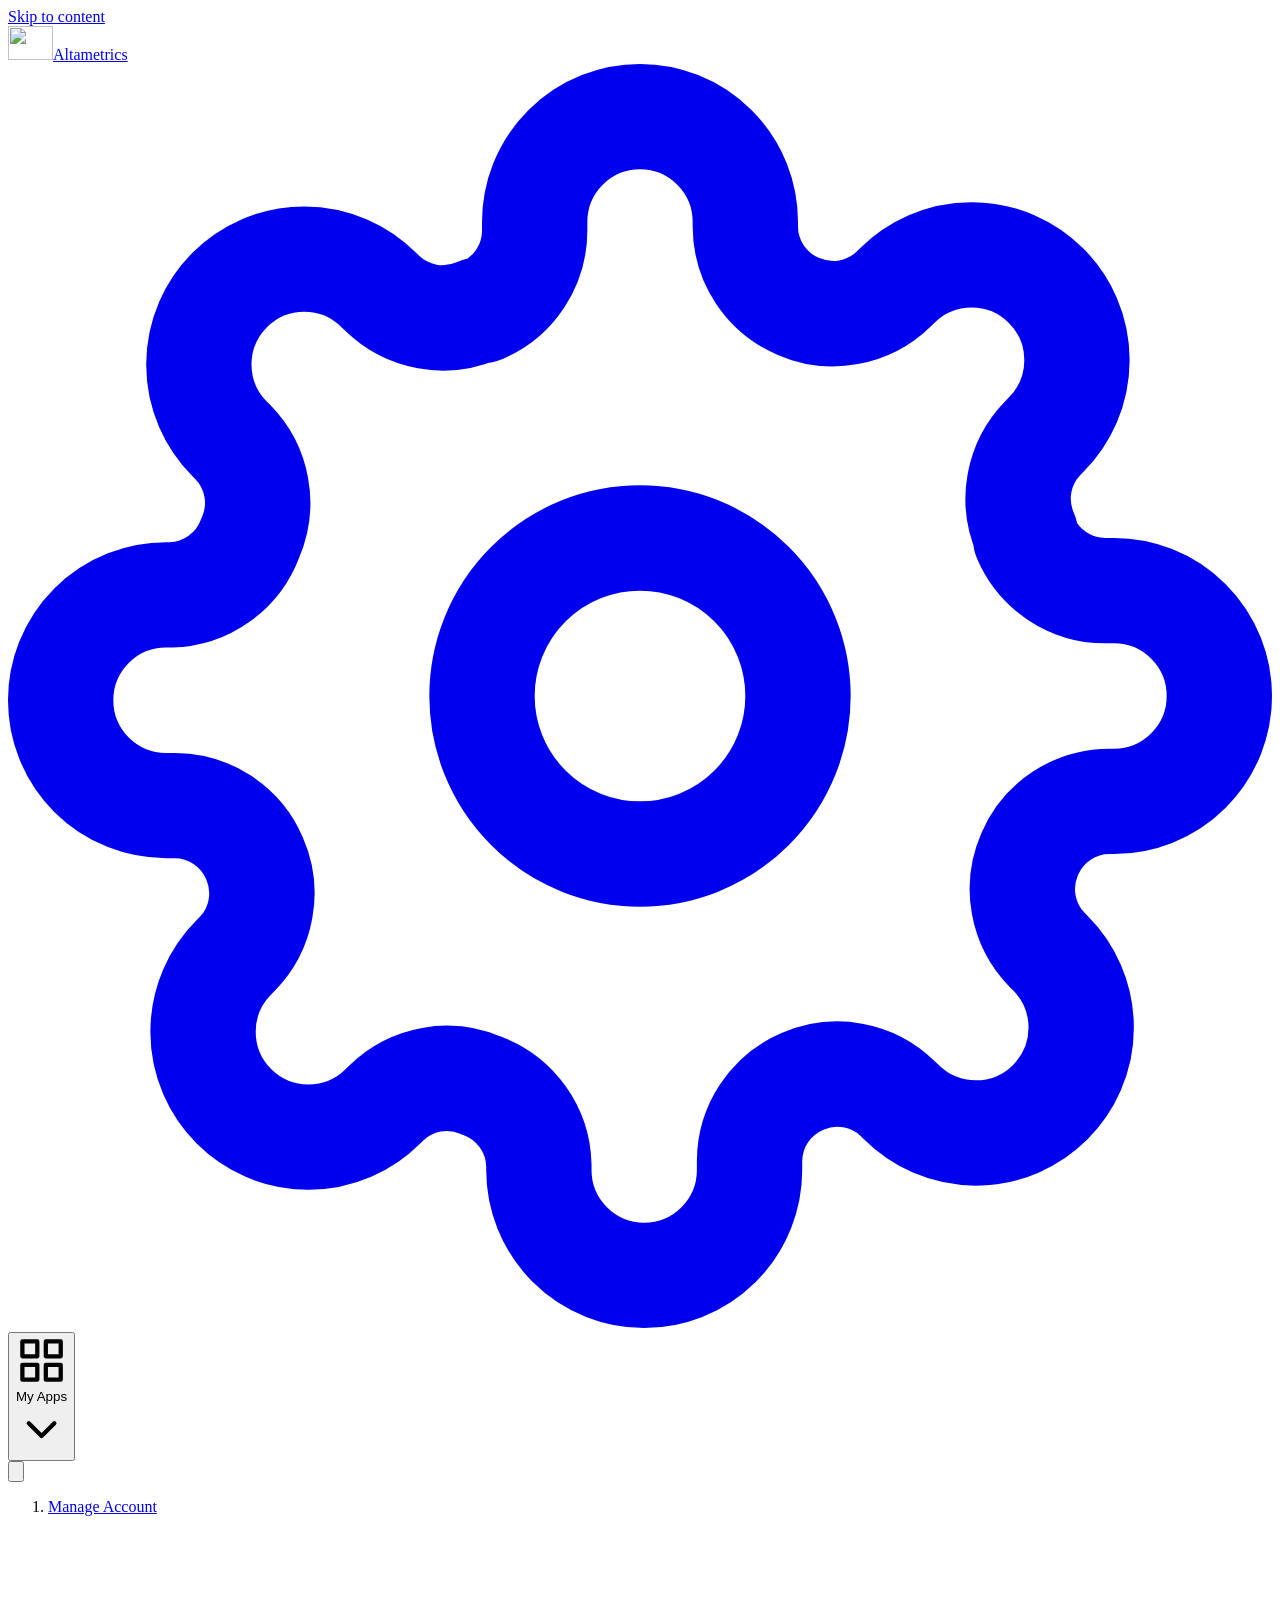
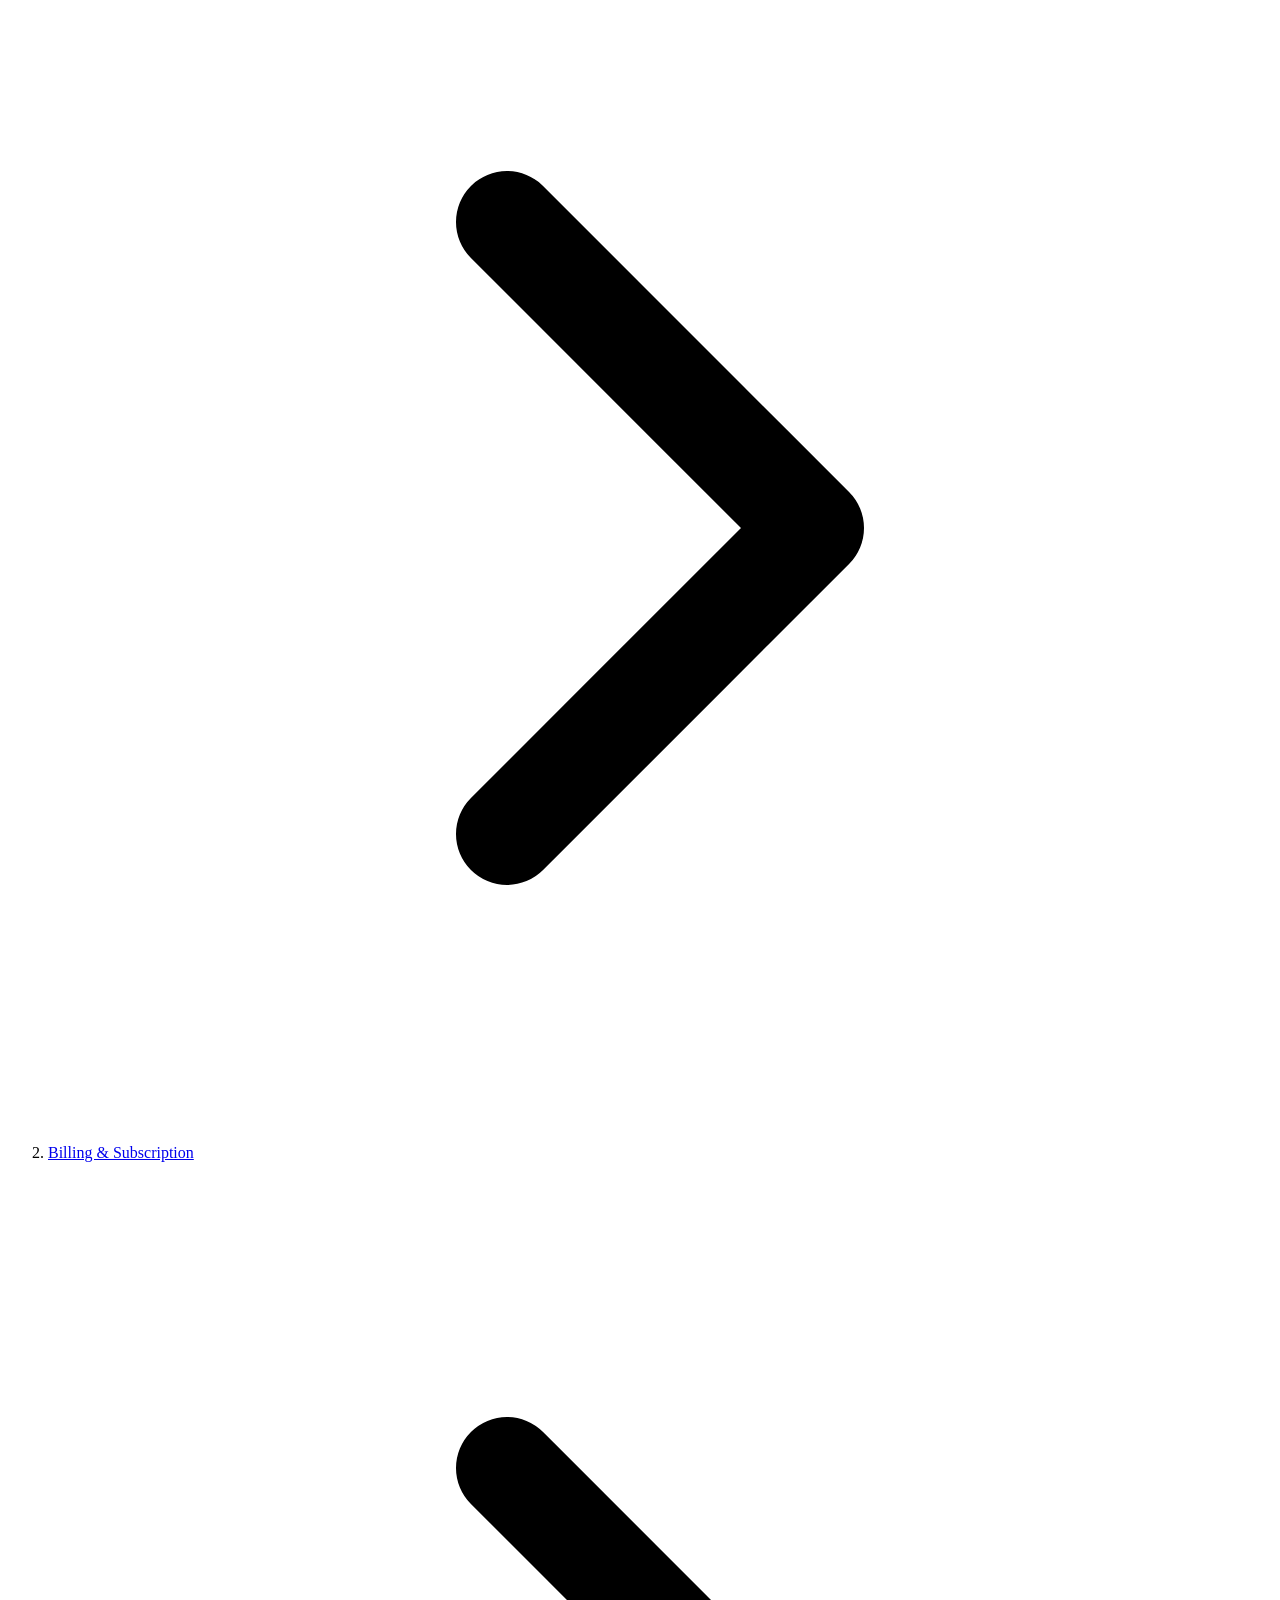
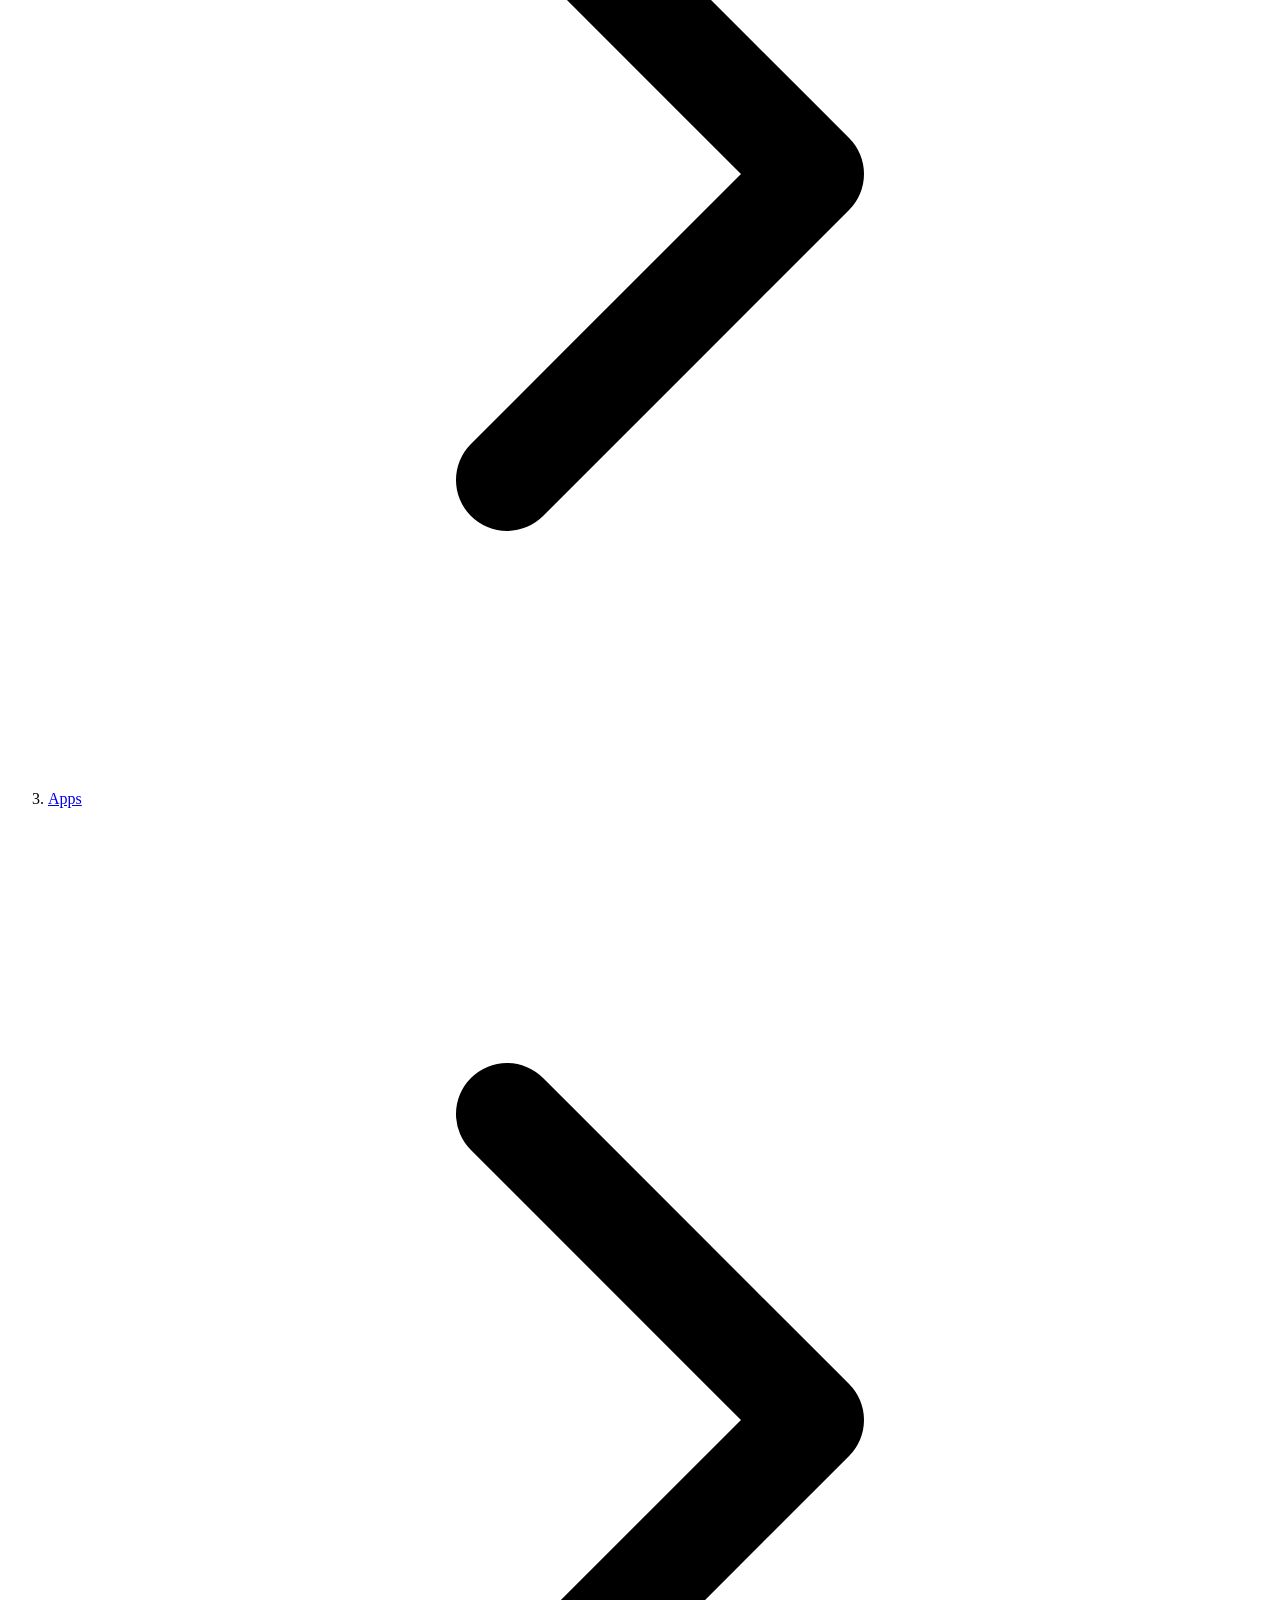
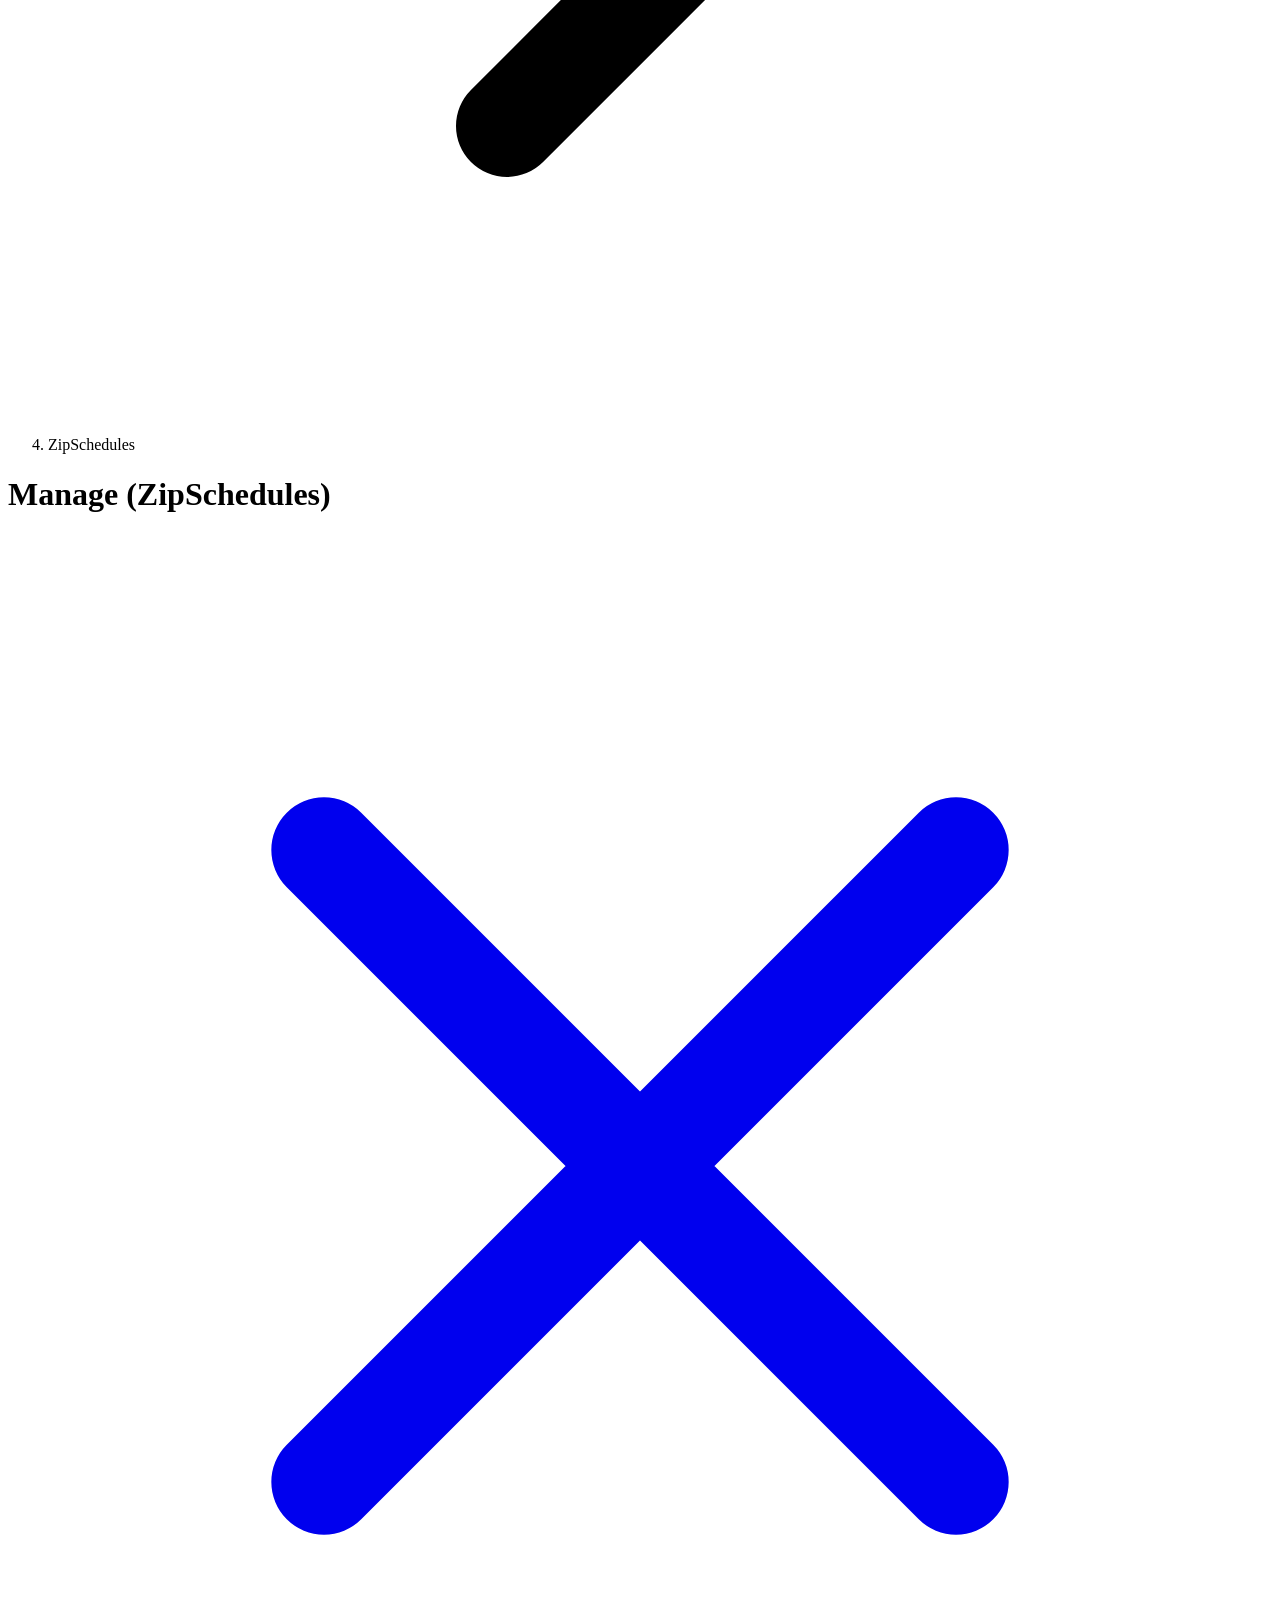
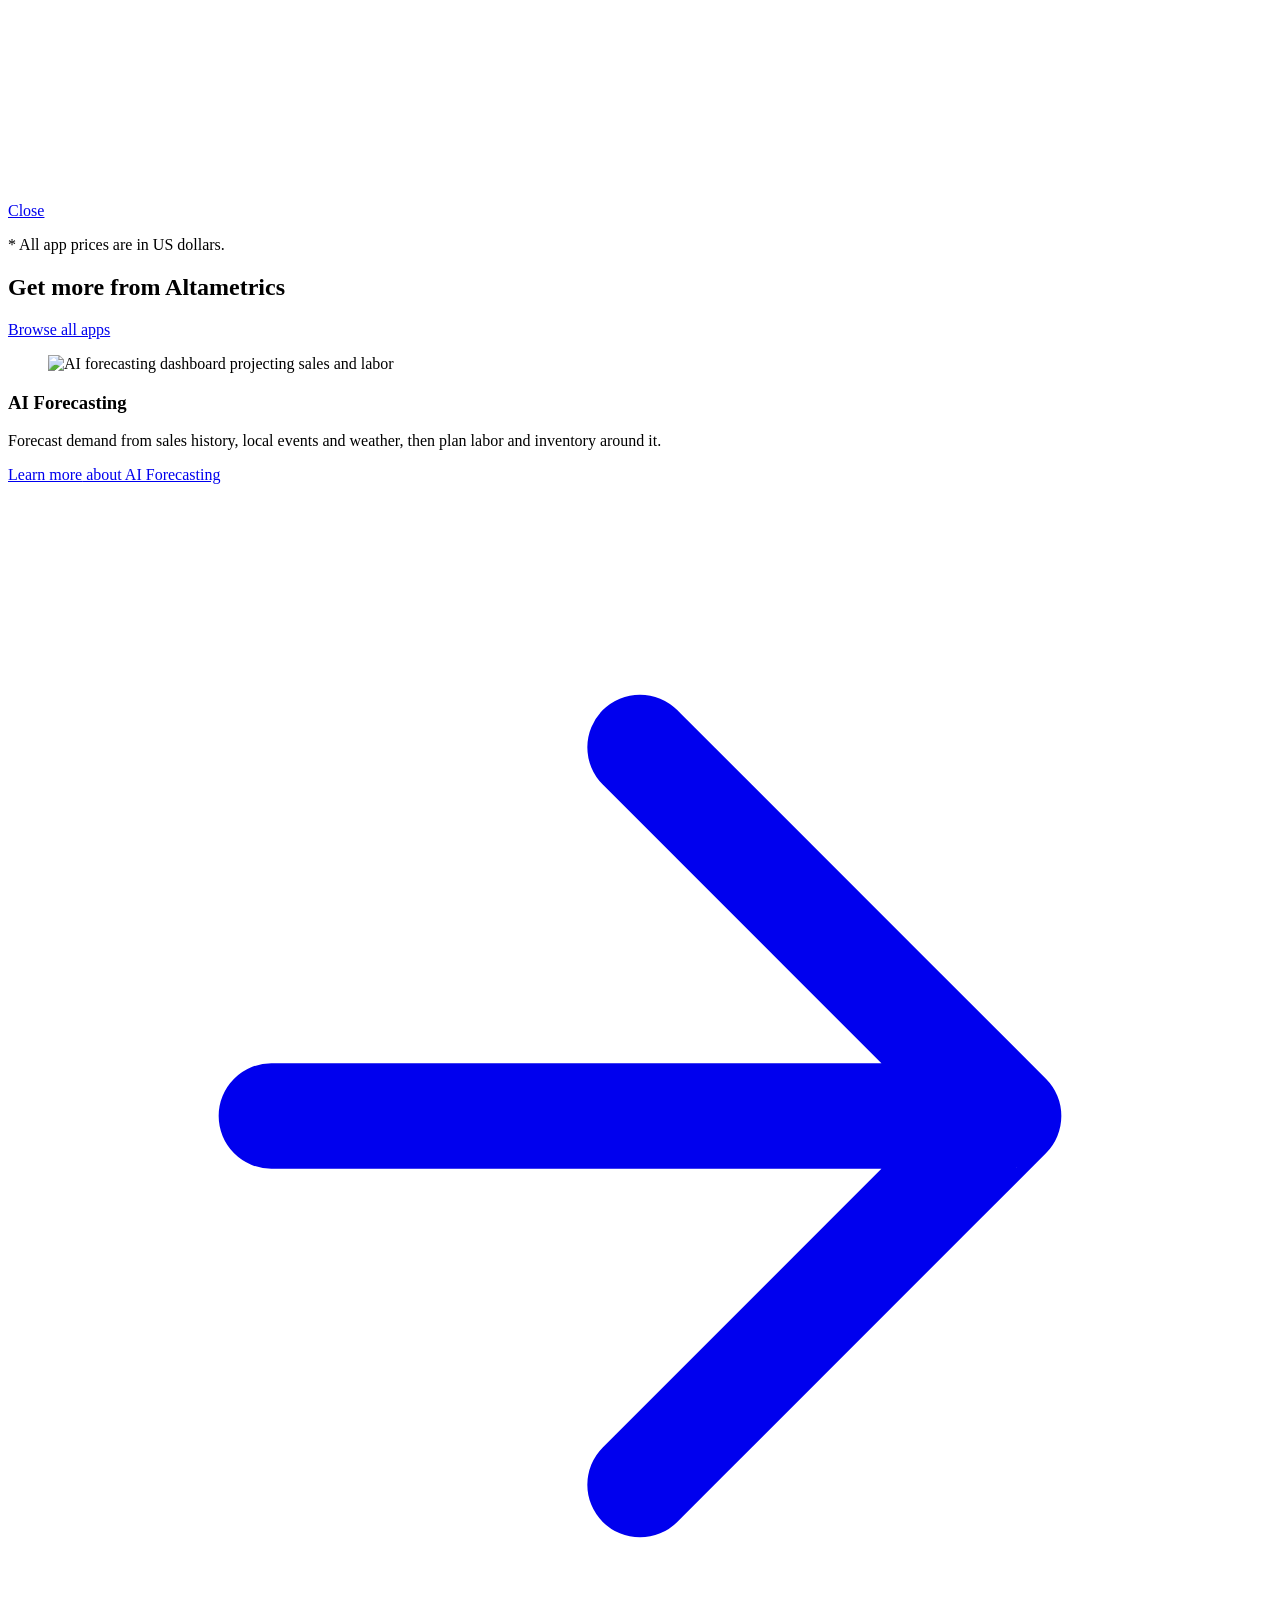
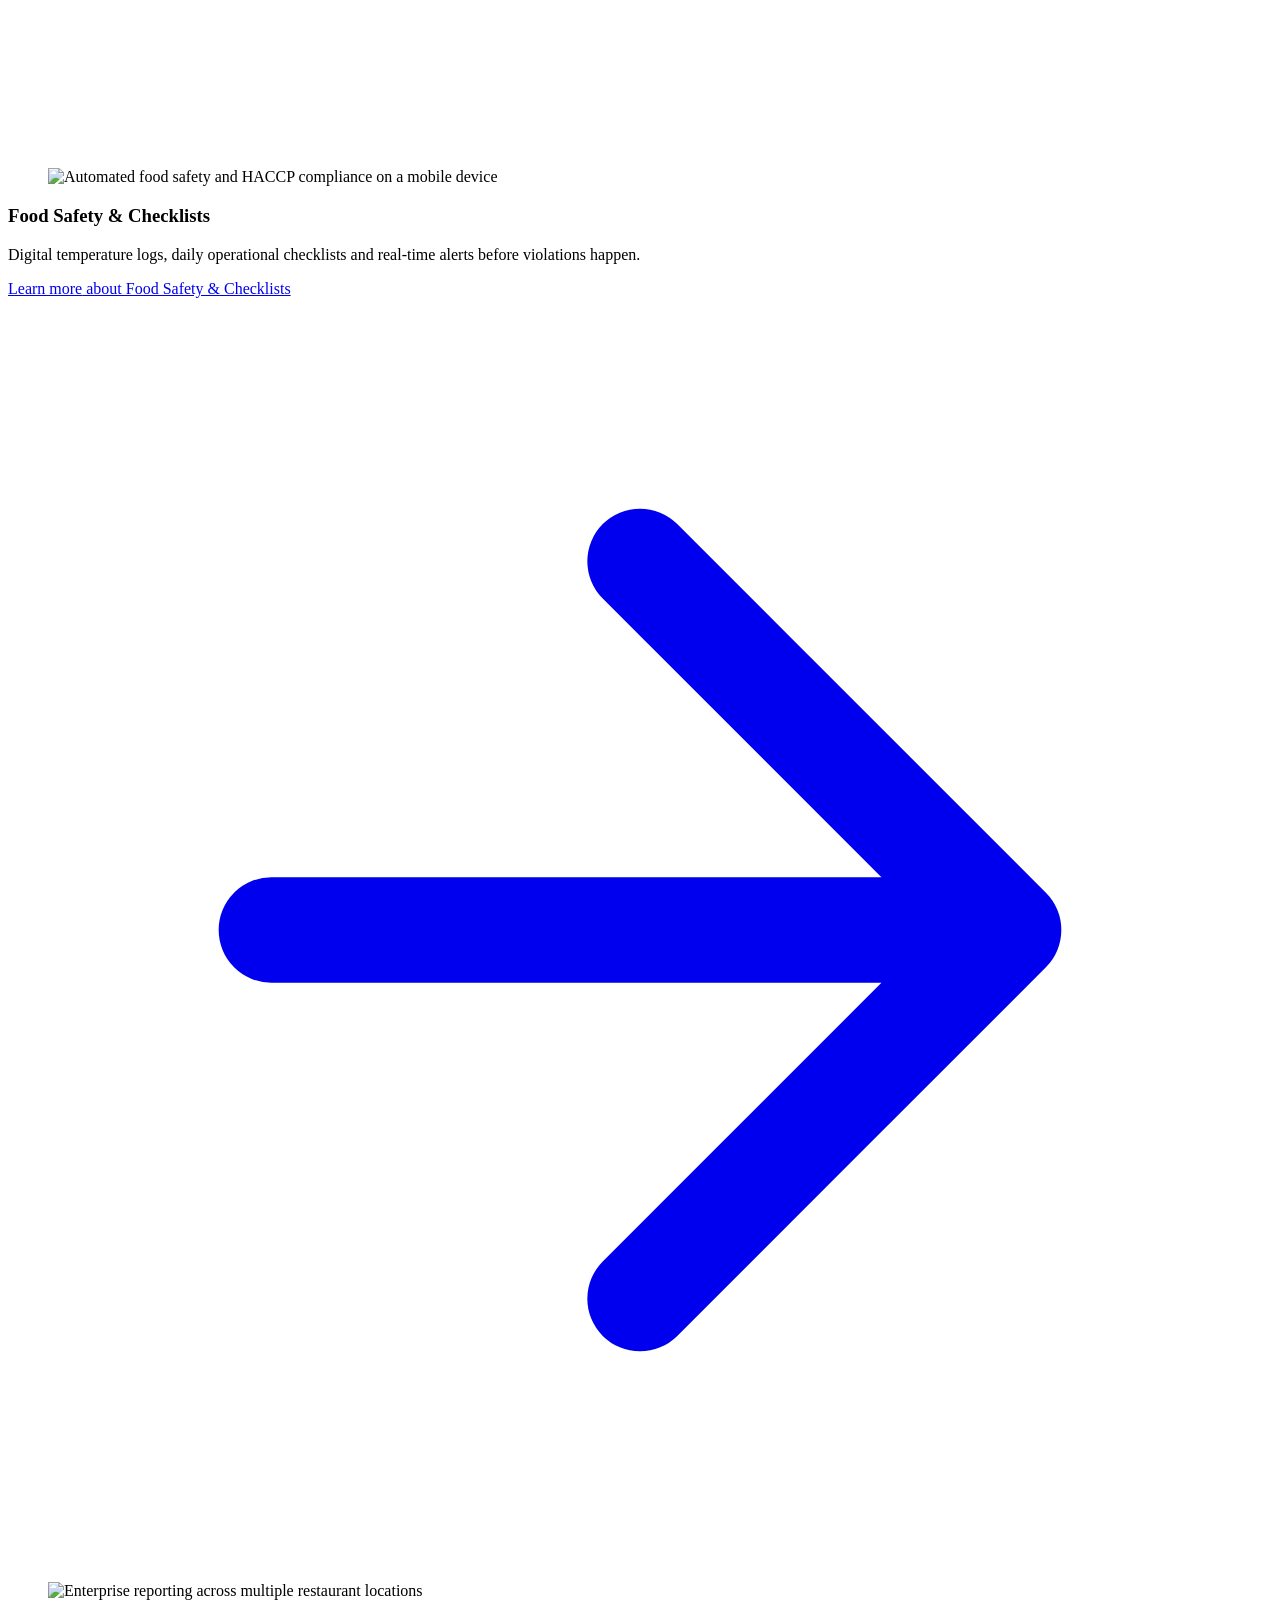
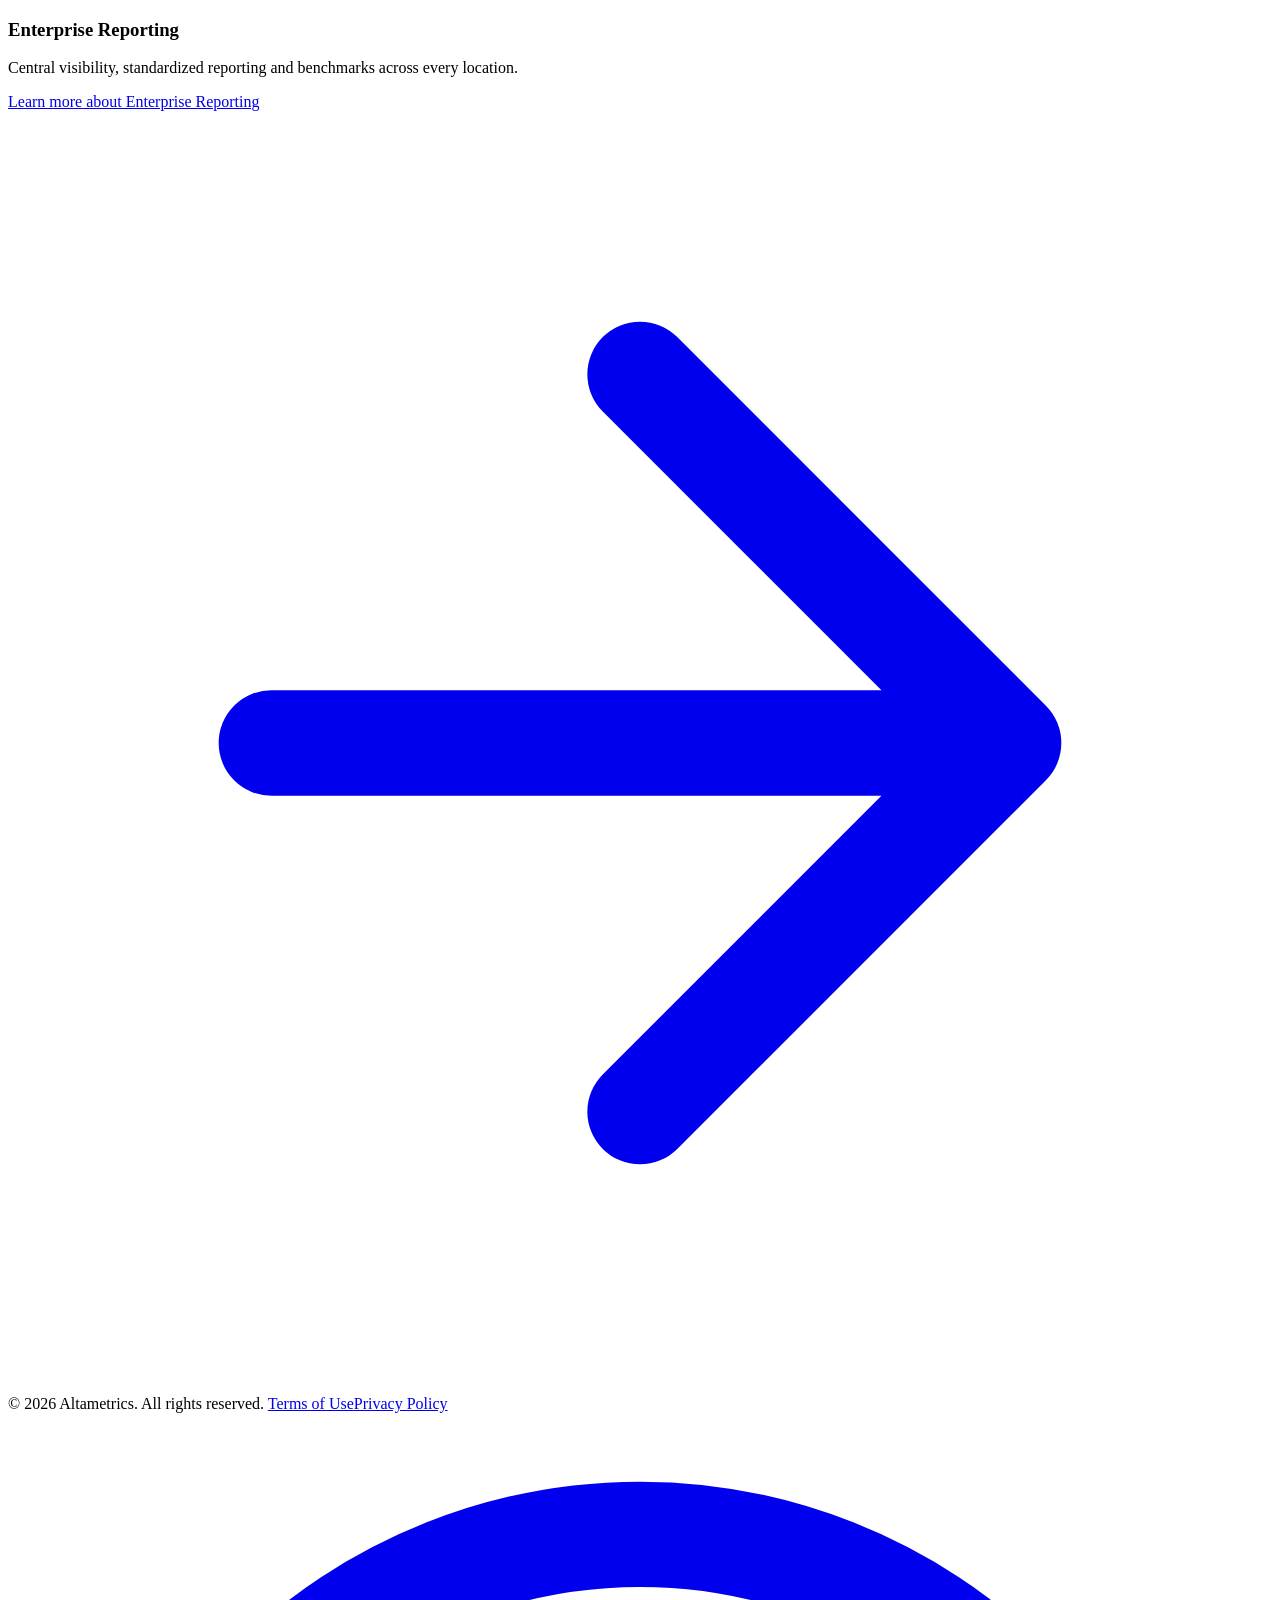
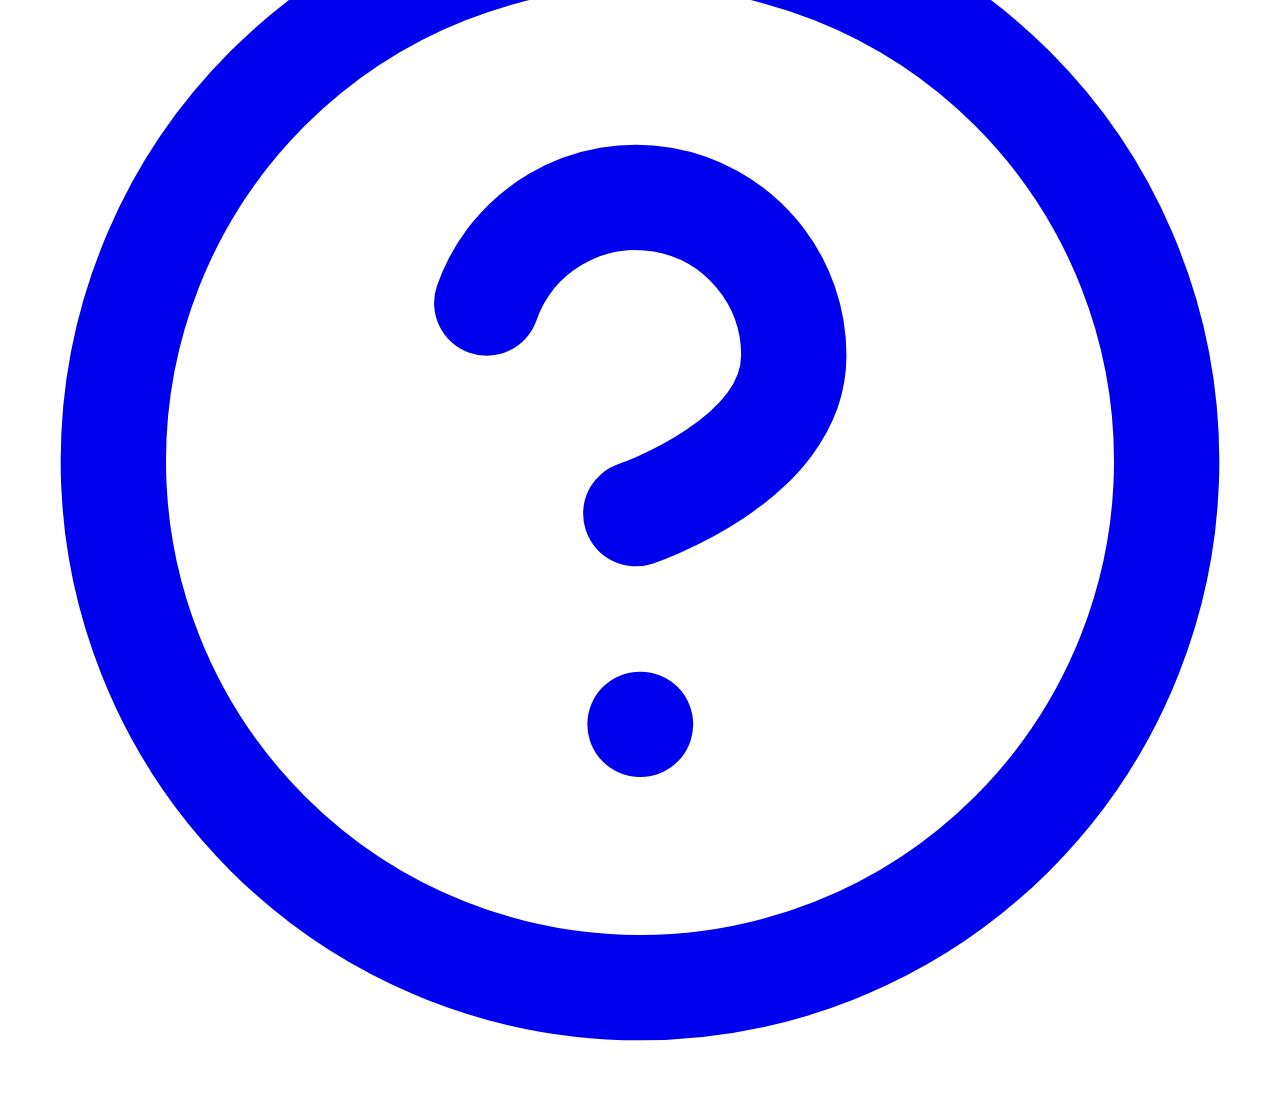
==== manage.html @ 066f9979 "Add files via upload Combine flow" ====
<!DOCTYPE html>
<html lang="en">
<head>
  <meta charset="utf-8">
  <meta name="viewport" content="width=device-width, initial-scale=1">
  <title>Manage subscription | My Apps</title>
  <meta name="description" content="Manage your app subscription.">
  <meta name="theme-color" content="#0b1d3a">
  <link rel="preconnect" href="https://fonts.googleapis.com">
  <link rel="preconnect" href="https://fonts.gstatic.com" crossorigin>
  <link rel="stylesheet" href="https://fonts.googleapis.com/css2?family=Inter:wght@400;500;600;700&family=Plus+Jakarta+Sans:wght@500;600;700;800&display=swap">
  <link rel="preconnect" href="https://altametrics.com">
  <link rel="preconnect" href="https://agcdn.altametrics.com">
  <link rel="stylesheet" href="assets/css/style.css">
  <script src="assets/js/app.js" defer></script>
</head>
<body class="page-app" data-page="manage">

  <a class="skip-link" href="#main">Skip to content</a>
  <header class="app-shell">
    <div class="app-shell__left">
      <a class="app-shell__logo" href="index.html" aria-label="Altametrics home"><img src="assets/img/altametrics-mark.png" alt="" width="45" height="34"><span>Altametrics</span></a>
      <a class="app-shell__settings" href="account.html" aria-label="Account settings"><svg class="icon" viewBox="0 0 24 24" fill="none" stroke="currentColor" stroke-width="2" stroke-linecap="round" stroke-linejoin="round" aria-hidden="true"><circle cx="12" cy="12" r="3"/><path d="M19.4 15a1.65 1.65 0 0 0 .33 1.82l.06.06a2 2 0 1 1-2.83 2.83l-.06-.06a1.65 1.65 0 0 0-1.82-.33 1.65 1.65 0 0 0-1 1.51V21a2 2 0 1 1-4 0v-.09A1.65 1.65 0 0 0 9 19.4a1.65 1.65 0 0 0-1.82.33l-.06.06a2 2 0 1 1-2.83-2.83l.06-.06a1.65 1.65 0 0 0 .33-1.82 1.65 1.65 0 0 0-1.51-1H3a2 2 0 1 1 0-4h.09A1.65 1.65 0 0 0 4.6 9a1.65 1.65 0 0 0-.33-1.82l-.06-.06a2 2 0 1 1 2.83-2.83l.06.06a1.65 1.65 0 0 0 1.82.33H9a1.65 1.65 0 0 0 1-1.51V3a2 2 0 1 1 4 0v.09a1.65 1.65 0 0 0 1 1.51 1.65 1.65 0 0 0 1.82-.33l.06-.06a2 2 0 1 1 2.83 2.83l-.06.06a1.65 1.65 0 0 0-.33 1.82V9a1.65 1.65 0 0 0 1.51 1H21a2 2 0 1 1 0 4h-.09a1.65 1.65 0 0 0-1.51 1z"/></svg></a>
      <button type="button" class="app-shell__apps" id="apps-button" aria-haspopup="true" aria-expanded="false" aria-controls="apps-menu"><svg class="icon icon--sm" viewBox="0 0 24 24" fill="none" stroke="currentColor" stroke-width="2" stroke-linecap="round" stroke-linejoin="round" aria-hidden="true"><rect x="3" y="3" width="7" height="7"/><rect x="14" y="3" width="7" height="7"/><rect x="14" y="14" width="7" height="7"/><rect x="3" y="14" width="7" height="7"/></svg>My Apps<svg class="icon icon--sm" viewBox="0 0 24 24" fill="none" stroke="currentColor" stroke-width="2" stroke-linecap="round" stroke-linejoin="round" aria-hidden="true"><path d="m6 9 6 6 6-6"/></svg></button>
      <nav class="app-menu" id="apps-menu" aria-label="My Apps" hidden>
        <a href="manage.html" aria-current="page"><svg class="icon icon--sm" viewBox="0 0 24 24" fill="none" stroke="currentColor" stroke-width="2" stroke-linecap="round" stroke-linejoin="round" aria-hidden="true"><rect x="3" y="3" width="7" height="7"/><rect x="14" y="3" width="7" height="7"/><rect x="14" y="14" width="7" height="7"/><rect x="3" y="14" width="7" height="7"/></svg>My subscriptions</a>
        <a href="payment-modes.html"><svg class="icon icon--sm" viewBox="0 0 24 24" fill="none" stroke="currentColor" stroke-width="2" stroke-linecap="round" stroke-linejoin="round" aria-hidden="true"><rect x="2" y="5" width="20" height="14" rx="2"/><path d="M2 10h20M6 15h4"/></svg>Payment Modes</a>
        <a href="products.html"><svg class="icon icon--sm" viewBox="0 0 24 24" fill="none" stroke="currentColor" stroke-width="2" stroke-linecap="round" stroke-linejoin="round" aria-hidden="true"><path d="M12 5v14M5 12h14"/></svg>Add apps</a>
      </nav>
    </div>
    <div class="app-shell__right">
      <p class="app-shell__alert" id="payment-alert" role="status" hidden><svg class="icon icon--sm" viewBox="0 0 24 24" fill="none" stroke="currentColor" stroke-width="2" stroke-linecap="round" stroke-linejoin="round" aria-hidden="true"><circle cx="12" cy="12" r="10"/><path d="M12 8v4M12 16h.01"/></svg>Your payment detail is not updated</p>
      <div class="profile profile--dark" data-profile>
        <button type="button" class="profile__btn" id="profile-button" aria-haspopup="true" aria-expanded="false" aria-controls="profile-menu" aria-label="Account menu"><span class="profile__initials" data-profile-initials aria-hidden="true"></span><span class="profile__icon"><svg class="icon" viewBox="0 0 24 24" fill="none" stroke="currentColor" stroke-width="2" stroke-linecap="round" stroke-linejoin="round" aria-hidden="true"><path d="M19 21v-2a4 4 0 0 0-4-4H9a4 4 0 0 0-4 4v2"/><circle cx="12" cy="7" r="4"/></svg></span></button>
        <div class="profile__menu" id="profile-menu" hidden>
          <div class="profile__head"><span class="profile__avatar" data-profile-initials aria-hidden="true"></span><div><p class="profile__name" data-profile-name>Guest</p><p class="profile__email" data-profile-email></p></div></div>
          <a class="profile__item" href="account.html"><svg class="icon icon--sm" viewBox="0 0 24 24" fill="none" stroke="currentColor" stroke-width="2" stroke-linecap="round" stroke-linejoin="round" aria-hidden="true"><circle cx="12" cy="8" r="4"/><path d="M4 21a8 8 0 0 1 16 0"/></svg>My account</a>
          <a class="profile__item" href="account.html#apps"><svg class="icon icon--sm" viewBox="0 0 24 24" fill="none" stroke="currentColor" stroke-width="2" stroke-linecap="round" stroke-linejoin="round" aria-hidden="true"><rect x="3" y="3" width="7" height="7"/><rect x="14" y="3" width="7" height="7"/><rect x="14" y="14" width="7" height="7"/><rect x="3" y="14" width="7" height="7"/></svg>My apps</a>
          <a class="profile__item" href="payment-modes.html"><svg class="icon icon--sm" viewBox="0 0 24 24" fill="none" stroke="currentColor" stroke-width="2" stroke-linecap="round" stroke-linejoin="round" aria-hidden="true"><rect x="2" y="5" width="20" height="14" rx="2"/><path d="M2 10h20M6 15h4"/></svg>Payment Modes</a>
          <button type="button" class="profile__item profile__item--logout" data-logout><svg class="icon icon--sm" viewBox="0 0 24 24" fill="none" stroke="currentColor" stroke-width="2" stroke-linecap="round" stroke-linejoin="round" aria-hidden="true"><path d="M9 21H5a2 2 0 0 1-2-2V5a2 2 0 0 1 2-2h4M16 17l5-5-5-5M21 12H9"/></svg>Log out</button>
        </div>
      </div>
    </div>
  </header>
  <main class="app-main" id="main">
    <div class="app-panel">
      <nav class="app-crumbs" aria-label="Breadcrumb"><ol><li><a href="account.html">Manage Account</a><svg class="icon icon--xs" viewBox="0 0 24 24" fill="none" stroke="currentColor" stroke-width="2" stroke-linecap="round" stroke-linejoin="round" aria-hidden="true"><path d="m9 18 6-6-6-6"/></svg></li><li><a href="payment-modes.html">Billing &amp; Subscription</a><svg class="icon icon--xs" viewBox="0 0 24 24" fill="none" stroke="currentColor" stroke-width="2" stroke-linecap="round" stroke-linejoin="round" aria-hidden="true"><path d="m9 18 6-6-6-6"/></svg></li><li><a href="account.html#apps">Apps</a><svg class="icon icon--xs" viewBox="0 0 24 24" fill="none" stroke="currentColor" stroke-width="2" stroke-linecap="round" stroke-linejoin="round" aria-hidden="true"><path d="m9 18 6-6-6-6"/></svg></li><li><span aria-current="page" data-crumb-app>ZipSchedules</span></li></ol></nav>
      <div class="app-body">
        <div class="manage-head-v3">
          <h1 id="manage-title">Manage (<span data-app-name>ZipSchedules</span>)</h1>
          <a class="btn btn--danger btn--sm" href="account.html#apps"><svg class="icon icon--sm" viewBox="0 0 24 24" fill="none" stroke="currentColor" stroke-width="2" stroke-linecap="round" stroke-linejoin="round" aria-hidden="true"><path d="M18 6 6 18M6 6l12 12"/></svg>Close</a>
        </div>
        <p class="price-note">* All app prices are in US dollars.</p>

        <!-- Plan tiers render from PLANS in app.js. The design reserves slots for
             Standard and 51+ Employees tiers; add them there when their pricing is final. -->
        <p class="manage-summary" id="manage-summary" hidden></p>
        <div class="tiers tiers--list" id="tiers"></div>
        <p class="manage-empty" id="manage-empty" hidden>You don&rsquo;t have any apps yet. <a class="link-btn" href="products.html">Browse apps</a></p>

        <!-- Hardware bought with your orders -->
        <section class="owned-hw" id="owned-hw" aria-labelledby="owned-hw-title" hidden>
          <div class="owned-hw__head">
            <h2 class="owned-hw__title" id="owned-hw-title">Hardware</h2>
            <p class="owned-hw__note">One-time purchases. We&rsquo;ll email shipping details for each order.</p>
          </div>
          <ul class="owned-hw__list" id="owned-hw-list"></ul>
        </section>

        <section class="xsell" aria-labelledby="xsell-title">
          <div class="xsell__head">
            <h2 class="xsell__title" id="xsell-title">Get more from Altametrics</h2>
            <a class="link-btn" href="products.html">Browse all apps</a>
          </div>
          <div class="xsell__grid">
          <article class="xsell-card">
            <figure class="media media--card" data-media data-label="AI forecasting dashboard projecting sales and labor"><img src="https://altametrics.com/assets/images/pages/drive_rofitability_with_ai-826-6848e2af0.png" alt="AI forecasting dashboard projecting sales and labor" width="826" loading="lazy" decoding="async"></figure>
            <div class="xsell-card__body">
              <h3 class="xsell-card__title">AI Forecasting</h3>
              <p class="xsell-card__text">Forecast demand from sales history, local events and weather, then plan labor and inventory around it.</p>
              <a class="link-btn" href="https://altametrics.com/restaurant-forecasting-software.html">Learn more<span class="sr-only"> about AI Forecasting</span> <svg class="icon icon--sm" viewBox="0 0 24 24" fill="none" stroke="currentColor" stroke-width="2" stroke-linecap="round" stroke-linejoin="round" aria-hidden="true"><path d="M5 12h14M12 5l7 7-7 7"/></svg></a>
            </div>
          </article>
          <article class="xsell-card">
            <figure class="media media--card" data-media data-label="Automated food safety and HACCP compliance on a mobile device"><img src="https://altametrics.com/assets/images/pages/automated_food_safety_and_haccp-822-875ec1f95.png" alt="Automated food safety and HACCP compliance on a mobile device" width="826" loading="lazy" decoding="async"></figure>
            <div class="xsell-card__body">
              <h3 class="xsell-card__title">Food Safety &amp; Checklists</h3>
              <p class="xsell-card__text">Digital temperature logs, daily operational checklists and real-time alerts before violations happen.</p>
              <a class="link-btn" href="https://altametrics.com/restaurant-checklist.html">Learn more<span class="sr-only"> about Food Safety &amp; Checklists</span> <svg class="icon icon--sm" viewBox="0 0 24 24" fill="none" stroke="currentColor" stroke-width="2" stroke-linecap="round" stroke-linejoin="round" aria-hidden="true"><path d="M5 12h14M12 5l7 7-7 7"/></svg></a>
            </div>
          </article>
          <article class="xsell-card">
            <figure class="media media--card" data-media data-label="Enterprise reporting across multiple restaurant locations"><img src="https://altametrics.com/assets/images/pages/enterprise_scale-826-4c55569bd.png" alt="Enterprise reporting across multiple restaurant locations" width="826" loading="lazy" decoding="async"></figure>
            <div class="xsell-card__body">
              <h3 class="xsell-card__title">Enterprise Reporting</h3>
              <p class="xsell-card__text">Central visibility, standardized reporting and benchmarks across every location.</p>
              <a class="link-btn" href="https://altametrics.com/restaurant-enterprise.html">Learn more<span class="sr-only"> about Enterprise Reporting</span> <svg class="icon icon--sm" viewBox="0 0 24 24" fill="none" stroke="currentColor" stroke-width="2" stroke-linecap="round" stroke-linejoin="round" aria-hidden="true"><path d="M5 12h14M12 5l7 7-7 7"/></svg></a>
            </div>
          </article>
          </div>
        </section>
      </div>
      
      <footer class="app-footer">
        <p>&copy; 2026 Altametrics. All rights reserved. <span class="app-footer__links"><a href="https://altametrics.com/legal/terms-of-use/">Terms of Use</a><a href="https://altametrics.com/legal/privacy-policy/">Privacy Policy</a></span></p>
        
      </footer>
    </div>
  </main>
  <a class="help-fab" href="https://altametrics.com/contact.html" aria-label="Help and support"><svg class="icon" viewBox="0 0 24 24" fill="none" stroke="currentColor" stroke-width="2" stroke-linecap="round" stroke-linejoin="round" aria-hidden="true"><circle cx="12" cy="12" r="10"/><path d="M9.09 9a3 3 0 0 1 5.83 1c0 2-3 3-3 3M12 17h.01"/></svg></a>

  <dialog class="dialog result-dialog" id="confirm-dialog" aria-labelledby="confirm-title" aria-describedby="confirm-text">
    <div class="result-dialog__body">
      <span class="result-dialog__icon result-dialog__icon--neutral" aria-hidden="true"><svg class="icon" viewBox="0 0 24 24" fill="none" stroke="currentColor" stroke-width="2" stroke-linecap="round" stroke-linejoin="round" aria-hidden="true"><circle cx="12" cy="12" r="10"/><path d="M12 8v4M12 16h.01"/></svg></span>
      <h2 class="result-dialog__title" id="confirm-title">Unsubscribe from <span data-unsub-name>ZipSchedules</span>?</h2>
      <p class="result-dialog__text" id="confirm-text">Your team will lose access to <span data-unsub-name>ZipSchedules</span> when the subscription ends.</p>
      <div class="confirm-dialog__actions">
        <button type="button" class="btn btn--ghost btn--lg" data-close-dialog>Keep subscription</button>
        <button type="button" class="btn btn--danger btn--lg" id="confirm-unsubscribe">Unsubscribe</button>
      </div>
    </div>
  </dialog>

  <dialog class="dialog msg-dialog" id="message-dialog" aria-labelledby="message-head" aria-describedby="message-title message-text" data-static>
    <div class="msg-dialog__head" id="message-head">Payment Message</div>
    <div class="msg-dialog__body">
      <p class="msg-dialog__title" id="message-title">You have successfully subscribed your site(s).</p>
      <p class="msg-dialog__text" id="message-text">Please configure your app or tell your manager to configure it.</p>
    </div>
    <div class="msg-dialog__foot"><button type="button" class="btn btn--primary btn--pill" id="message-ok">Ok</button></div>
  </dialog>
</body>
</html>
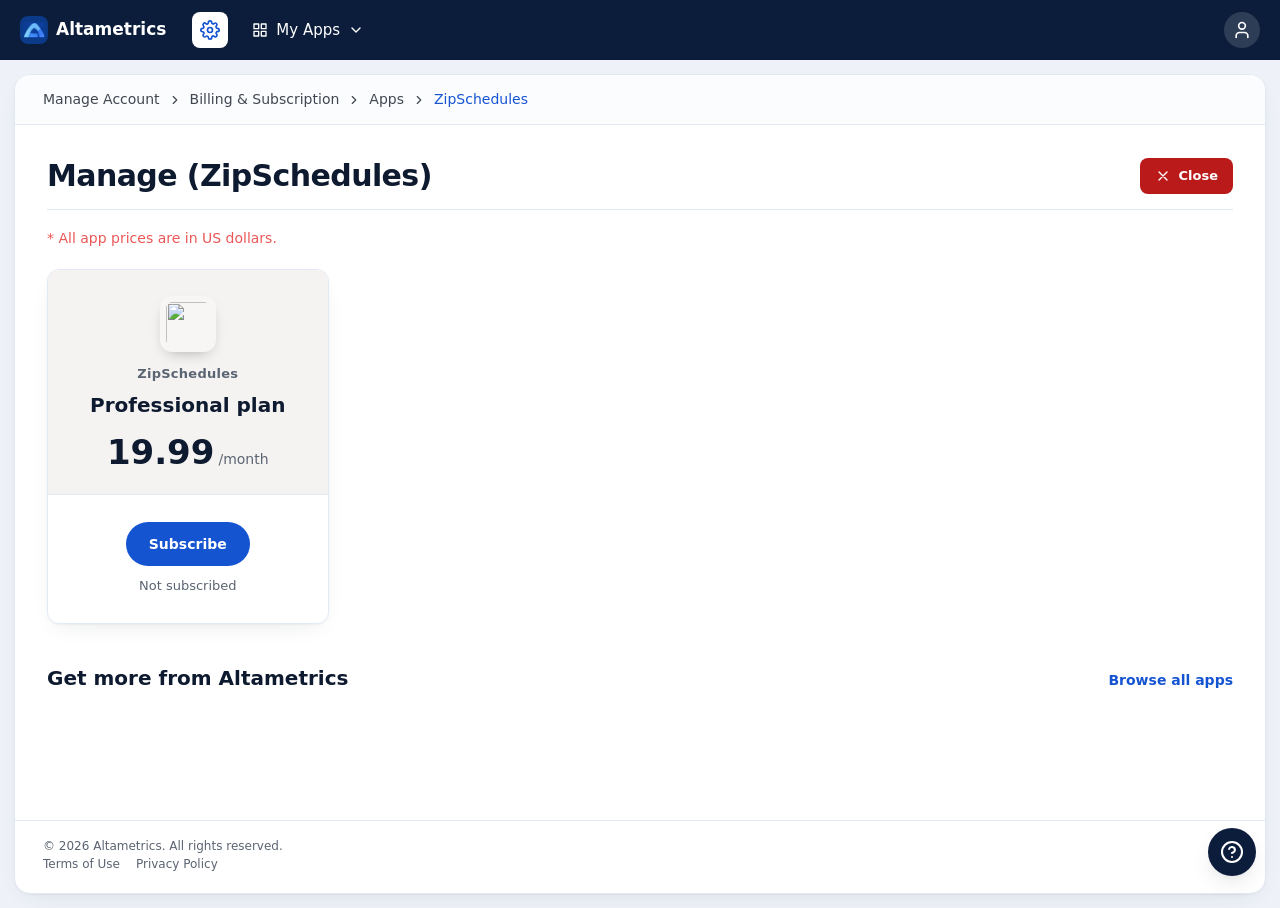
==== commit 02e4cfb1: "Remove xsell-card articles from manage.html Removed multiple xsell-card articles from the manage.htm" ====
--- a/manage.html
+++ b/manage.html
@@ -72,32 +72,6 @@
             <h2 class="xsell__title" id="xsell-title">Get more from Altametrics</h2>
             <a class="link-btn" href="products.html">Browse all apps</a>
           </div>
-          <div class="xsell__grid">
-          <article class="xsell-card">
-            <figure class="media media--card" data-media data-label="AI forecasting dashboard projecting sales and labor"><img src="https://altametrics.com/assets/images/pages/drive_rofitability_with_ai-826-6848e2af0.png" alt="AI forecasting dashboard projecting sales and labor" width="826" loading="lazy" decoding="async"></figure>
-            <div class="xsell-card__body">
-              <h3 class="xsell-card__title">AI Forecasting</h3>
-              <p class="xsell-card__text">Forecast demand from sales history, local events and weather, then plan labor and inventory around it.</p>
-              <a class="link-btn" href="https://altametrics.com/restaurant-forecasting-software.html">Learn more<span class="sr-only"> about AI Forecasting</span> <svg class="icon icon--sm" viewBox="0 0 24 24" fill="none" stroke="currentColor" stroke-width="2" stroke-linecap="round" stroke-linejoin="round" aria-hidden="true"><path d="M5 12h14M12 5l7 7-7 7"/></svg></a>
-            </div>
-          </article>
-          <article class="xsell-card">
-            <figure class="media media--card" data-media data-label="Automated food safety and HACCP compliance on a mobile device"><img src="https://altametrics.com/assets/images/pages/automated_food_safety_and_haccp-822-875ec1f95.png" alt="Automated food safety and HACCP compliance on a mobile device" width="826" loading="lazy" decoding="async"></figure>
-            <div class="xsell-card__body">
-              <h3 class="xsell-card__title">Food Safety &amp; Checklists</h3>
-              <p class="xsell-card__text">Digital temperature logs, daily operational checklists and real-time alerts before violations happen.</p>
-              <a class="link-btn" href="https://altametrics.com/restaurant-checklist.html">Learn more<span class="sr-only"> about Food Safety &amp; Checklists</span> <svg class="icon icon--sm" viewBox="0 0 24 24" fill="none" stroke="currentColor" stroke-width="2" stroke-linecap="round" stroke-linejoin="round" aria-hidden="true"><path d="M5 12h14M12 5l7 7-7 7"/></svg></a>
-            </div>
-          </article>
-          <article class="xsell-card">
-            <figure class="media media--card" data-media data-label="Enterprise reporting across multiple restaurant locations"><img src="https://altametrics.com/assets/images/pages/enterprise_scale-826-4c55569bd.png" alt="Enterprise reporting across multiple restaurant locations" width="826" loading="lazy" decoding="async"></figure>
-            <div class="xsell-card__body">
-              <h3 class="xsell-card__title">Enterprise Reporting</h3>
-              <p class="xsell-card__text">Central visibility, standardized reporting and benchmarks across every location.</p>
-              <a class="link-btn" href="https://altametrics.com/restaurant-enterprise.html">Learn more<span class="sr-only"> about Enterprise Reporting</span> <svg class="icon icon--sm" viewBox="0 0 24 24" fill="none" stroke="currentColor" stroke-width="2" stroke-linecap="round" stroke-linejoin="round" aria-hidden="true"><path d="M5 12h14M12 5l7 7-7 7"/></svg></a>
-            </div>
-          </article>
-          </div>
         </section>
       </div>
       
--- a/assets/css/style.css
+++ b/assets/css/style.css
@@ -0,0 +1,2293 @@
+/* ==========================================================================
+   ZipSchedules × Altametrics — purchase flow stylesheet (v2)
+   Pages: index → products → registration → checkout → manage
+   One blue (#00457f, the Altametrics app-bar blue), one accent (amber),
+   green reserved for the final payment action and success states.
+   ========================================================================== */
+
+/* 1. Tokens ---------------------------------------------------------------- */
+:root {
+  --font-body: 'Inter', system-ui, -apple-system, 'Segoe UI', Roboto, Arial, sans-serif;
+  --font-head: 'Plus Jakarta Sans', 'Inter', system-ui, -apple-system, 'Segoe UI', Arial, sans-serif;
+
+  /* Brand */
+  --primary: #00457f;
+  --primary-600: #005da7;
+  --primary-container: #2976c7;
+  --primary-50: #eef4fb;
+  --primary-100: #d9e7f7;
+  --primary-fixed: #d3e3ff;
+  --primary-fixed-dim: #a3c9ff;
+  --on-primary: #ffffff;
+  --on-primary-container: #bcd6ff;
+  --amber: #feae2c;
+  --amber-50: #fff6e6;
+  --amber-ink: #7a4f00;
+  --secondary-container: #feae2c;
+
+  /* Neutrals */
+  --ink: #0f1b2d;
+  --on-surface: #1b1c1b;
+  --on-surface-variant: #414751;
+  --muted: #5b6472;
+  --text-muted: #6b7280;
+  --placeholder: #9aa0a8;
+  --line: #e2e8f0;
+  --line-strong: #cbd5e1;
+  --border-subtle: #e2e8f0;
+  --outline-variant: #c1c7d3;
+  --bg: #f8fafc;
+  --surface: #fbf9f8;
+  --surface-background: #f8fafc;
+  --surface-lowest: #ffffff;
+  --surface-low: #f5f3f2;
+  --surface-container: #efedec;
+  --surface-dark: #1b1c1c;
+  --surface-dark-card: #2a2b2b;
+  --gray-100: #f3f4f6;
+  --gray-300: #d1d5db;
+
+  /* Status */
+  --success: #1f9d55;
+  --success-hover: #18834a;
+  --success-50: #e8f6ee;
+  --error: #ba1a1a;
+  --error-50: #fdeeee;
+  --status-error: #eb5757;
+
+  /* Shape & depth */
+  --radius-sm: 4px;
+  --radius-md: 6px;
+  --radius-lg: 8px;
+  --radius-xl: 12px;
+  --radius-2xl: 16px;
+  --radius-3xl: 24px;
+  --radius-full: 9999px;
+  --shadow-sm: 0 1px 2px 0 rgb(15 27 45 / 0.05);
+  --shadow-md: 0 4px 12px -2px rgb(15 27 45 / 0.08), 0 2px 4px -2px rgb(15 27 45 / 0.06);
+  --shadow-lg: 0 10px 24px -6px rgb(15 27 45 / 0.12), 0 4px 8px -4px rgb(15 27 45 / 0.08);
+  --shadow-xl: 0 20px 32px -8px rgb(15 27 45 / 0.16);
+  --shadow-2xl: 0 28px 56px -12px rgb(15 27 45 / 0.28);
+  --focus-ring: 0 0 0 3px rgb(0 93 167 / 0.22);
+
+  --container: 1280px;
+  --header-h: 68px;
+}
+
+/* 2. Base ------------------------------------------------------------------ */
+*, *::before, *::after { box-sizing: border-box; }
+html { -webkit-text-size-adjust: 100%; scroll-behavior: smooth; }
+body {
+  margin: 0; font-family: var(--font-body); font-size: 16px; line-height: 1.5; color: var(--on-surface);
+  -webkit-font-smoothing: antialiased; -moz-osx-font-smoothing: grayscale;
+}
+h1, h2, h3, h4, p, ul, ol, figure, blockquote, dl, dd, fieldset { margin: 0; }
+ul, ol { padding: 0; list-style: none; }
+fieldset { padding: 0; border: 0; min-width: 0; }
+img, svg { display: block; max-width: 100%; }
+a { color: inherit; text-decoration: none; }
+button, input, select, textarea { font: inherit; color: inherit; margin: 0; }
+button { cursor: pointer; background: none; border: 0; padding: 0; }
+button:disabled { cursor: not-allowed; }
+:focus-visible { outline: 2px solid var(--primary-600); outline-offset: 2px; }
+[hidden] { display: none !important; }
+.sr-only { position: absolute; width: 1px; height: 1px; padding: 0; margin: -1px; overflow: hidden; clip: rect(0,0,0,0); white-space: nowrap; border: 0; }
+.skip-link { position: absolute; left: 16px; top: -100px; z-index: 100; padding: 8px 16px; border-radius: var(--radius-lg); background: var(--primary); color: #fff; font-weight: 600; }
+.skip-link:focus { top: 16px; }
+.container { width: 100%; max-width: var(--container); margin: 0 auto; padding-left: 32px; padding-right: 32px; }
+.icon { width: 20px; height: 20px; flex: none; }
+.icon--xs { width: 14px; height: 14px; }
+.icon--sm { width: 16px; height: 16px; }
+.icon--lg { width: 24px; height: 24px; }
+
+/* Wordmark (swap for the SVG logo when available) */
+.wordmark { display: inline-flex; align-items: center; gap: 8px; font-family: var(--font-head); font-size: 20px; line-height: 1; font-weight: 800; letter-spacing: -0.02em; color: var(--primary); }
+.wordmark__mark { display: inline-flex; align-items: center; justify-content: center; width: 28px; height: 28px; border-radius: 50%; background: var(--primary); color: #fff; }
+.wordmark__mark svg { width: 16px; height: 16px; }
+.wordmark--light { color: #fff; }
+.wordmark--light .wordmark__mark { background: #fff; color: var(--primary); }
+.wordmark__sub { font-family: var(--font-body); font-size: 11px; font-weight: 600; letter-spacing: 0; opacity: .75; align-self: flex-end; margin-bottom: 1px; }
+
+/* 3. Buttons --------------------------------------------------------------- */
+.btn {
+  display: inline-flex; align-items: center; justify-content: center; gap: 8px;
+  height: 44px; padding: 0 22px; border: 1px solid transparent; border-radius: var(--radius-lg);
+  font-size: 14px; line-height: 16px; font-weight: 600; white-space: nowrap;
+  transition: background-color .15s ease, border-color .15s ease, color .15s ease, box-shadow .15s ease, transform .1s ease;
+}
+.btn:active:not(:disabled) { transform: scale(.98); }
+.btn--sm { height: 36px; padding: 0 14px; font-size: 13px; }
+.btn--lg { height: 50px; padding: 0 28px; font-size: 16px; line-height: 24px; }
+.btn--block { display: flex; width: 100%; }
+.btn--primary { background: var(--primary); color: #fff; }
+.btn--primary:hover:not(:disabled) { background: var(--primary-600); }
+.btn--success { background: var(--success); color: #fff; }
+.btn--success:hover:not(:disabled) { background: var(--success-hover); }
+.btn--danger { background: var(--error); color: #fff; }
+.btn--danger:hover:not(:disabled) { background: #93000a; }
+.btn--danger-outline { background: #fff; color: var(--error); border-color: #efc4c4; }
+.btn--danger-outline:hover:not(:disabled) { background: var(--error-50); border-color: var(--error); }
+.btn--ghost { background: #fff; color: var(--ink); border-color: var(--line-strong); }
+.btn--ghost:hover:not(:disabled) { border-color: var(--primary); color: var(--primary); }
+.btn--soft { background: var(--primary-50); color: var(--primary); border-color: var(--primary-100); }
+.btn--soft:hover:not(:disabled) { background: var(--primary-100); }
+.btn--outline-primary { background: #fff; color: var(--primary); border-color: var(--outline-variant); }
+.btn--outline-primary:hover:not(:disabled) { background: var(--primary-50); border-color: var(--primary); }
+.btn--pill { border-radius: var(--radius-full); }
+.btn:disabled, .btn[aria-disabled="true"] { opacity: .45; }
+.btn.is-loading { pointer-events: none; opacity: .85; }
+.btn.is-loading::before {
+  content: ""; width: 14px; height: 14px; border-radius: 50%;
+  border: 2px solid currentColor; border-right-color: transparent; animation: spin .7s linear infinite;
+}
+@keyframes spin { to { transform: rotate(360deg); } }
+.link-btn { font-size: 14px; font-weight: 600; color: var(--primary); text-underline-offset: 3px; }
+.link-btn:hover { text-decoration: underline; }
+
+/* 4. Forms ----------------------------------------------------------------- */
+.field + .field, .field-row + .field, .field + .field-row, .field-row + .field-row { margin-top: 16px; }
+.field__label { display: flex; align-items: baseline; gap: 4px; margin-bottom: 6px; font-size: 13px; line-height: 18px; font-weight: 600; color: var(--ink); }
+.field__req { color: var(--status-error); }
+.field__opt { font-size: 12px; font-weight: 400; color: var(--muted); }
+.field__hint { margin-top: 6px; font-size: 12px; line-height: 16px; color: var(--muted); }
+.field__error { display: flex; gap: 6px; margin-top: 6px; font-size: 12.5px; line-height: 18px; color: var(--error); }
+.input, .select {
+  display: block; width: 100%; height: 46px; padding: 0 14px; font-size: 15px; color: var(--ink);
+  background: #fff; border: 1px solid var(--line-strong); border-radius: var(--radius-lg);
+  outline: none; -webkit-appearance: none; appearance: none; transition: border-color .15s ease, box-shadow .15s ease;
+}
+.input::placeholder { color: var(--placeholder); opacity: 1; }
+.input:hover, .select:hover { border-color: #94a3b8; }
+.input:focus, .select:focus { border-color: var(--primary-600); box-shadow: var(--focus-ring); }
+.input[aria-invalid="true"], .select[aria-invalid="true"] { border-color: var(--error); background: #fffafa; }
+.input-wrap, .select-wrap { position: relative; }
+.select { padding-right: 40px; cursor: pointer; }
+.select-wrap__icon { position: absolute; top: 50%; right: 12px; width: 18px; height: 18px; transform: translateY(-50%); color: var(--muted); pointer-events: none; }
+.input-wrap__icon { position: absolute; top: 50%; left: 14px; width: 16px; height: 16px; transform: translateY(-50%); color: var(--muted); pointer-events: none; }
+.input-wrap--icon-left .input { padding-left: 40px; }
+.input-wrap__tag { position: absolute; top: 50%; right: 12px; transform: translateY(-50%); font-size: 11px; font-weight: 700; letter-spacing: .02em; color: var(--primary); pointer-events: none; }
+.field-row { display: grid; grid-template-columns: 1fr 1fr; gap: 12px; }
+.field-row--3 { grid-template-columns: 1.4fr 1fr 1fr; }
+
+/* 5. Flow chrome: header, stepper, footer --------------------------------- */
+.co-header { position: sticky; top: 0; z-index: 40; background: rgb(255 255 255 / .94); -webkit-backdrop-filter: blur(10px); backdrop-filter: blur(10px); border-bottom: 1px solid var(--line); }
+.co-header__inner { display: grid; grid-template-columns: 1fr auto 1fr; align-items: center; gap: 24px; height: var(--header-h); }
+.co-header__help { justify-self: end; display: flex; align-items: center; gap: 8px; font-size: 13px; color: var(--muted); }
+.co-header__help a { display: inline-flex; align-items: center; gap: 6px; font-weight: 600; color: var(--ink); }
+.co-header__help a:hover { color: var(--primary); }
+
+.stepper { display: flex; align-items: center; gap: 10px; }
+.stepper__item { display: flex; align-items: center; gap: 8px; font-size: 13px; font-weight: 500; color: var(--muted); white-space: nowrap; }
+.stepper__item + .stepper__item::before { content: ""; width: 28px; height: 2px; border-radius: 2px; background: var(--line-strong); }
+.stepper__item[data-state="done"] + .stepper__item::before { background: var(--primary); }
+.stepper__dot {
+  display: inline-flex; align-items: center; justify-content: center; width: 24px; height: 24px; flex: none;
+  border-radius: 50%; border: 2px solid var(--line-strong); background: #fff;
+  font-size: 12px; font-weight: 700; color: var(--muted);
+}
+.stepper__dot svg { display: none; width: 12px; height: 12px; }
+.stepper__item[data-state="current"] { color: var(--ink); font-weight: 600; }
+.stepper__item[data-state="current"] .stepper__dot { border-color: var(--primary); background: var(--primary); color: #fff; }
+.stepper__item[data-state="done"] { color: var(--ink); }
+.stepper__item[data-state="done"] .stepper__dot { border-color: var(--primary); background: var(--primary-50); color: var(--primary); }
+.stepper__item[data-state="done"] .stepper__num { display: none; }
+.stepper__item[data-state="done"] .stepper__dot svg { display: block; }
+.stepper__item a { color: inherit; }
+.stepper__item a:hover { color: var(--primary); }
+
+.co-footer { padding: 24px 0; border-top: 1px solid var(--line); background: #fff; font-size: 13px; color: var(--muted); }
+.co-footer__inner { display: flex; flex-wrap: wrap; align-items: center; justify-content: space-between; gap: 12px 24px; }
+.co-footer__links { display: flex; flex-wrap: wrap; gap: 8px 20px; }
+.co-footer__links a:hover { color: var(--primary); text-decoration: underline; text-underline-offset: 3px; }
+
+.secure-note { display: flex; align-items: center; justify-content: center; gap: 8px; font-size: 12px; line-height: 16px; color: var(--muted); }
+.secure-note .icon { color: var(--success); }
+
+/* 6. Dialogs --------------------------------------------------------------- */
+.dialog {
+  width: calc(100% - 32px); max-width: 460px; max-height: calc(100dvh - 48px); margin: auto;
+  padding: 0; border: 0; border-radius: var(--radius-2xl); background: #fff; color: var(--on-surface);
+  box-shadow: var(--shadow-2xl); overflow: auto; overscroll-behavior: contain;
+}
+.dialog::backdrop { background: rgb(15 27 45 / .5); -webkit-backdrop-filter: blur(3px); backdrop-filter: blur(3px); }
+.dialog[open] { animation: dialog-in .18s ease-out; }
+@keyframes dialog-in { from { opacity: 0; transform: translateY(8px) scale(.985); } to { opacity: 1; transform: none; } }
+.dialog__header { position: sticky; top: 0; z-index: 1; padding: 20px 24px 0; background: #fff; }
+.dialog__title-row { display: flex; align-items: flex-start; justify-content: space-between; gap: 16px; }
+.dialog__title { font-family: var(--font-head); font-size: 20px; line-height: 28px; font-weight: 700; color: var(--ink); }
+.dialog__sub { margin-top: 2px; font-size: 13px; line-height: 18px; color: var(--muted); }
+.dialog__close { display: inline-flex; align-items: center; justify-content: center; width: 34px; height: 34px; margin: -4px -8px 0 0; border-radius: var(--radius-lg); color: var(--muted); }
+.dialog__close:hover { background: var(--gray-100); color: var(--ink); }
+.dialog__progress { display: flex; gap: 6px; margin-top: 16px; padding-bottom: 16px; border-bottom: 1px solid var(--line); }
+.dialog__progress span { flex: 1; height: 4px; border-radius: 2px; background: var(--line); }
+.dialog__progress span.is-on { background: var(--primary); }
+.dialog__body { padding: 20px 24px 24px; }
+.dialog__actions { display: flex; flex-direction: column; align-items: center; gap: 12px; margin-top: 24px; }
+.dialog__footer-note { margin-top: 16px; }
+
+/* Email capture */
+.email-dialog { max-width: 448px; }
+.email-dialog__inner { position: relative; padding: 28px; }
+.email-dialog__close { position: absolute; top: 16px; right: 16px; margin: 0; }
+.email-dialog__badge { display: inline-flex; align-items: center; justify-content: center; width: 44px; height: 44px; margin-bottom: 16px; border-radius: var(--radius-xl); background: var(--primary-50); color: var(--primary); }
+.email-dialog__title { padding-right: 28px; font-family: var(--font-head); font-size: 20px; line-height: 28px; font-weight: 700; color: var(--ink); }
+.email-dialog__text { margin: 6px 0 20px; font-size: 14px; line-height: 20px; color: var(--muted); }
+.email-dialog .btn { margin-top: 16px; height: 48px; }
+.email-dialog__legal { margin-top: 14px; font-size: 12px; line-height: 17px; text-align: center; color: var(--muted); }
+.email-dialog__legal a { color: var(--primary); font-weight: 600; }
+/* ==========================================================================
+   6. LANDING PAGE  (body.page-landing)
+   ========================================================================== */
+.page-landing { background: #fff; }
+
+
+.l-header {
+  position: sticky; top: 0; z-index: 40;
+  background: rgb(255 255 255 / .9);
+  -webkit-backdrop-filter: blur(12px); backdrop-filter: blur(12px);
+  border-bottom: 1px solid transparent;
+  transition: border-color .2s ease;
+}
+.l-header.is-scrolled { border-bottom-color: var(--border-subtle); }
+.l-header__inner { height: 76px; display: flex; align-items: center; justify-content: space-between; }
+.l-logo {
+  font-family: var(--font-head); font-size: 22px; line-height: 28px; font-weight: 800;
+  letter-spacing: -0.02em; color: var(--primary);
+}
+.l-nav { display: flex; align-items: center; gap: 32px; font-size: 14px; font-weight: 500; color: var(--on-surface-variant); }
+.l-nav a:hover { color: var(--primary); }
+.l-nav__login { color: var(--primary); font-weight: 600; }
+.l-nav-toggle { display: none; width: 40px; height: 40px; align-items: center; justify-content: center; border-radius: var(--radius-md); }
+.l-nav-toggle:hover { background: var(--gray-100); }
+.l-nav-toggle .icon-close { display: none; }
+.l-nav-toggle[aria-expanded="true"] .icon-open { display: none; }
+.l-nav-toggle[aria-expanded="true"] .icon-close { display: block; }
+
+.l-section { padding: 96px 0; }
+.l-section--tint { background: var(--surface-background); }
+.l-section--dark { background: var(--surface-dark); color: #fff; }
+.l-section-head { max-width: 640px; margin: 0 auto 48px; text-align: center; }
+.l-h2 {
+  font-family: var(--font-head); font-size: 32px; line-height: 40px; font-weight: 700; letter-spacing: -0.02em;
+}
+.l-lead { margin-top: 12px; font-size: 16px; line-height: 24px; color: var(--on-surface-variant); }
+
+/* Hero */
+.l-hero { padding: 72px 0 96px; background: var(--surface-background); }
+.l-hero__grid { display: grid; grid-template-columns: 1fr 1fr; gap: 48px; align-items: center; }
+.l-pill {
+  display: inline-flex; align-items: center; height: 26px; padding: 0 12px;
+  border: 1px solid var(--primary-fixed); border-radius: var(--radius-full);
+  background: #e8f0fb; color: var(--primary);
+  font-size: 11px; line-height: 14px; font-weight: 700; letter-spacing: .06em; text-transform: uppercase;
+}
+.l-hero__title {
+  margin-top: 20px;
+  font-family: var(--font-head); font-size: 60px; line-height: 62px; font-weight: 700; letter-spacing: -0.03em;
+  color: #111;
+}
+.l-hero__title em { font-style: normal; color: var(--primary); }
+.l-hero__text { max-width: 560px; margin-top: 24px; font-size: 18px; line-height: 28px; color: var(--on-surface-variant); }
+.l-hero__actions { display: flex; flex-wrap: wrap; gap: 16px; margin-top: 40px; }
+
+/* Image placeholders — replace with exported product imagery */
+.media-ph {
+  position: relative; overflow: hidden; border-radius: var(--radius-xl);
+  background: radial-gradient(120% 120% at 20% 0%, #1f2a3a 0%, #0b111b 60%, #070b12 100%);
+  box-shadow: var(--shadow-2xl);
+}
+.media-ph::after {
+  content: attr(data-label); position: absolute; left: 16px; bottom: 12px;
+  font-size: 11px; letter-spacing: .06em; text-transform: uppercase; color: rgb(255 255 255 / .35);
+}
+.l-hero__media { aspect-ratio: 4 / 3; }
+.l-hero__media-frame {
+  position: absolute; inset: 12% 15%; border: 1px solid rgb(255 255 255 / .08); border-radius: var(--radius-lg);
+}
+.l-hero__media-ring {
+  position: absolute; top: 50%; left: 50%; width: 32%; aspect-ratio: 1; transform: translate(-50%, -50%);
+  border-radius: 50%; border: 3px solid rgb(255 255 255 / .12); border-top-color: var(--primary-container); border-right-color: var(--primary-container);
+}
+
+/* Feature cards */
+.l-features { padding: 72px 0; }
+.l-features__grid { display: grid; grid-template-columns: repeat(4, minmax(0, 1fr)); gap: 24px; }
+.l-feature { padding: 24px; border-radius: var(--radius-xl); background: var(--surface-background); }
+.l-feature__icon {
+  display: inline-flex; align-items: center; justify-content: center;
+  width: 40px; height: 40px; margin-bottom: 16px; border-radius: var(--radius-lg);
+}
+.l-feature__title { font-size: 16px; line-height: 22px; font-weight: 700; }
+.l-feature__text { margin-top: 8px; font-size: 14px; line-height: 20px; color: var(--on-surface-variant); }
+.tone-blue { background: #e3edfb; color: #0b57d0; }
+.tone-orange { background: #fdeedd; color: #c2410c; }
+.tone-gray { background: #e9ebee; color: #475467; }
+.tone-green { background: #e3f5ea; color: #1e874b; }
+.tone-solid-blue { background: #0b57d0; color: #fff; }
+.tone-solid-red { background: #b3261e; color: #fff; }
+.tone-solid-brown { background: #8a4b16; color: #fff; }
+
+/* Bento: forecasting + coordination */
+.l-bento { display: grid; grid-template-columns: 2fr 1fr; gap: 24px; }
+.l-bento__main {
+  padding: 40px; border-radius: var(--radius-2xl); color: #fff;
+  background: linear-gradient(135deg, #0a4fa5 0%, var(--primary) 100%);
+}
+.l-bento__title { font-family: var(--font-head); font-size: 22px; line-height: 30px; font-weight: 700; }
+.l-bento__text { max-width: 520px; margin-top: 12px; font-size: 15px; line-height: 24px; color: var(--on-primary-container); }
+.l-checks { display: grid; grid-template-columns: 1fr 1fr; gap: 14px 32px; margin-top: 28px; font-size: 14px; font-weight: 500; }
+.l-checks li { display: flex; align-items: center; gap: 10px; }
+.l-bento__side { padding: 40px 32px; border-radius: var(--radius-2xl); background: var(--surface-background); }
+.l-bento__side .l-feature__icon { width: 44px; height: 44px; }
+
+/* Three columns */
+.l-cols { display: grid; grid-template-columns: repeat(3, minmax(0, 1fr)); gap: 40px; }
+.l-col__icon { display: inline-flex; align-items: center; justify-content: center; width: 36px; height: 36px; border-radius: var(--radius-md); }
+.l-col__title { margin-top: 18px; font-size: 18px; line-height: 26px; font-weight: 700; }
+.l-col__text { margin-top: 8px; font-size: 14px; line-height: 22px; color: var(--on-surface-variant); }
+.l-more {
+  display: inline-flex; align-items: center; gap: 6px; margin-top: 14px;
+  font-size: 14px; font-weight: 600; color: var(--primary);
+}
+.l-more:hover { text-decoration: underline; text-underline-offset: 3px; }
+
+/* Compliance split */
+.l-split { display: grid; grid-template-columns: 1fr 1fr; gap: 64px; align-items: center; }
+.l-split__media { aspect-ratio: 1 / 1; max-width: 520px; }
+.l-split__media .l-hero__media-ring { width: 46%; border-width: 1px; border-color: rgb(120 170 255 / .25); }
+.l-flsa {
+  position: absolute; right: 24px; bottom: 24px; z-index: 1; max-width: 240px;
+  padding: 16px; border-radius: var(--radius-lg); background: #0b57d0; color: #fff; box-shadow: var(--shadow-lg);
+}
+.l-flsa__title { font-size: 14px; font-weight: 700; }
+.l-flsa__text { margin-top: 4px; font-size: 12px; line-height: 17px; color: #dbe7ff; }
+.l-list { margin-top: 24px; display: grid; gap: 14px; font-size: 15px; line-height: 22px; color: var(--on-surface-variant); }
+.l-list li { display: flex; gap: 12px; }
+.l-list .icon { color: var(--primary); margin-top: 1px; }
+
+/* 5 ways (dark) */
+.l-ways__head { display: flex; align-items: flex-end; justify-content: space-between; gap: 24px; margin-bottom: 40px; }
+.l-ways__head .l-lead { color: #b8bcc4; }
+.l-ways__badge { flex: none; height: 40px; padding: 0 20px; border-radius: var(--radius-md); background: #0b57d0; color: #fff; font-size: 14px; font-weight: 600; display: inline-flex; align-items: center; }
+.l-ways__grid { display: grid; grid-template-columns: repeat(5, minmax(0, 1fr)); gap: 16px; }
+.l-way { padding: 24px 20px; border-radius: var(--radius-lg); background: var(--surface-dark-card); }
+.l-way__num { font-family: var(--font-head); font-size: 26px; line-height: 32px; font-weight: 600; color: #4f8fe8; }
+.l-way__title { margin-top: 14px; font-size: 12px; line-height: 16px; font-weight: 700; letter-spacing: .04em; text-transform: uppercase; }
+.l-way__text { margin-top: 10px; font-size: 13px; line-height: 19px; color: #a7abb3; }
+
+/* Mobile app panel */
+.l-app {
+  display: grid; grid-template-columns: 1.1fr 1fr; gap: 48px; align-items: center;
+  padding: 64px; border-radius: var(--radius-3xl); color: #fff;
+  background: linear-gradient(135deg, #0b57d0 0%, var(--primary) 100%);
+}
+.l-app .l-pill { background: rgb(255 255 255 / .15); border-color: rgb(255 255 255 / .25); color: #fff; }
+.l-app__title { margin-top: 16px; font-family: var(--font-head); font-size: 44px; line-height: 50px; font-weight: 700; letter-spacing: -0.02em; }
+.l-app__text { max-width: 460px; margin-top: 16px; font-size: 16px; line-height: 26px; color: #dbe7ff; }
+.l-stores { display: flex; flex-wrap: wrap; gap: 12px; margin-top: 32px; }
+.l-store {
+  display: inline-flex; align-items: center; gap: 10px; height: 48px; padding: 0 18px;
+  border-radius: var(--radius-lg); background: #000; color: #fff; border: 1px solid rgb(255 255 255 / .2);
+}
+.l-store:hover { background: #1a1a1a; }
+.l-store__small { display: block; font-size: 9px; line-height: 11px; letter-spacing: .04em; text-transform: uppercase; opacity: .8; }
+.l-store__big { display: block; font-size: 15px; line-height: 18px; font-weight: 600; }
+.l-app__media {
+  justify-self: center; width: 100%; max-width: 360px; aspect-ratio: 1 / 1;
+  display: flex; align-items: center; justify-content: center;
+  border-radius: var(--radius-xl); background: #f4f6fa; box-shadow: var(--shadow-xl);
+}
+.l-phone-ph {
+  width: 42%; aspect-ratio: 9 / 19; border-radius: 22px; position: relative;
+  background: radial-gradient(100% 70% at 50% 40%, #1d2b3d 0%, #070b12 70%);
+  border: 4px solid #111; box-shadow: var(--shadow-lg);
+}
+.l-phone-ph::after {
+  content: ""; position: absolute; top: 34%; left: 50%; width: 52%; aspect-ratio: 1; transform: translate(-50%, -50%);
+  border-radius: 50%; border: 2px solid rgb(79 143 232 / .7);
+}
+
+/* Testimonials */
+.l-quotes { display: grid; grid-template-columns: repeat(3, minmax(0, 1fr)); gap: 24px; }
+.l-quote { display: flex; flex-direction: column; padding: 28px; border: 1px solid var(--border-subtle); border-radius: var(--radius-xl); background: #fff; box-shadow: var(--shadow-sm); }
+.l-stars { display: flex; gap: 2px; color: var(--secondary-container); }
+.l-quote__text { flex: 1; margin-top: 16px; font-size: 14px; line-height: 22px; font-style: italic; color: var(--on-surface-variant); }
+.l-quote__by { display: flex; align-items: center; gap: 12px; margin-top: 24px; }
+.l-avatar { display: inline-flex; align-items: center; justify-content: center; width: 36px; height: 36px; border-radius: 50%; font-size: 13px; font-weight: 700; }
+.l-quote__name { font-size: 14px; font-weight: 700; }
+.l-quote__role { font-size: 12px; color: var(--text-muted); }
+
+/* CTA */
+.l-cta { text-align: center; }
+.l-cta .l-h2 { font-size: 36px; line-height: 44px; }
+.l-cta .l-lead { max-width: 560px; margin: 14px auto 0; }
+.l-cta__actions { display: flex; justify-content: center; flex-wrap: wrap; gap: 16px; margin-top: 32px; }
+
+/* Footer */
+.l-footer { padding: 64px 0 32px; background: var(--surface-background); border-top: 1px solid var(--border-subtle); font-size: 14px; }
+.l-footer__grid { display: grid; grid-template-columns: 1.6fr 1fr 1fr 1fr; gap: 40px; }
+.l-footer__about { max-width: 300px; margin-top: 12px; line-height: 22px; color: var(--on-surface-variant); }
+.l-footer__heading { font-size: 14px; font-weight: 700; margin-bottom: 14px; }
+.l-footer__links { display: grid; gap: 10px; color: var(--on-surface-variant); }
+.l-footer__links a:hover { color: var(--primary); }
+.l-footer__apps { display: flex; gap: 12px; color: var(--on-surface-variant); }
+.l-footer__apps a { display: inline-flex; width: 36px; height: 36px; align-items: center; justify-content: center; border: 1px solid var(--border-subtle); border-radius: var(--radius-md); background: #fff; }
+.l-footer__apps a:hover { color: var(--primary); border-color: var(--primary); }
+.l-footer__bottom { margin-top: 48px; padding-top: 24px; border-top: 1px solid var(--border-subtle); text-align: center; font-size: 13px; color: var(--text-muted); }
+
+/* v2 additions: header actions, hero reassurance, trust strip */
+.l-header__actions { display: flex; align-items: center; gap: 20px; }
+.l-header__login { font-size: 14px; font-weight: 600; color: var(--primary); }
+.l-header__login:hover { text-decoration: underline; text-underline-offset: 3px; }
+.l-header__actions .btn { height: 40px; padding: 0 18px; }
+.l-hero__meta { display: flex; flex-wrap: wrap; gap: 8px 20px; margin-top: 20px; font-size: 13px; color: var(--muted); }
+.l-hero__meta li { display: flex; align-items: center; gap: 6px; }
+.l-hero__meta .icon { color: var(--success); }
+.l-trust { padding: 40px 0 8px; background: #fff; }
+.l-trust__title { text-align: center; font-size: 14px; font-weight: 500; color: var(--muted); }
+.l-trust__logos { display: flex; flex-wrap: wrap; align-items: center; justify-content: center; gap: 24px 48px; margin-top: 24px; }
+.l-trust__logos img { height: 40px; width: auto; max-width: 132px; object-fit: contain; filter: grayscale(1); opacity: .7; transition: filter .2s ease, opacity .2s ease; }
+.l-trust__logos img:hover { filter: none; opacity: 1; }
+.l-footer__bottom { display: flex; flex-wrap: wrap; justify-content: space-between; gap: 12px; text-align: left; }
+.l-footer__legal { display: flex; flex-wrap: wrap; gap: 8px 20px; }
+.l-footer__legal a:hover { color: var(--primary); }
+
+/* ==========================================================================
+   8. PRODUCTS & CART  (body.page-catalog)
+   ========================================================================== */
+.page-catalog, .page-checkout { min-height: 100vh; display: flex; flex-direction: column; background: var(--bg); color: var(--on-surface); }
+.catalog-main { flex: 1 0 auto; padding-top: 36px; padding-bottom: 64px; }
+.catalog-layout { display: grid; grid-template-columns: minmax(0, 1fr) 360px; gap: 32px; align-items: start; }
+.page-title { font-family: var(--font-head); font-size: 30px; line-height: 38px; font-weight: 700; letter-spacing: -0.02em; color: var(--ink); }
+.page-lead { margin-top: 6px; max-width: 620px; font-size: 15px; line-height: 22px; color: var(--muted); }
+
+.catalog-toolbar { display: flex; align-items: center; justify-content: space-between; gap: 16px; margin: 28px 0 20px; }
+.search-field { position: relative; width: 340px; max-width: 100%; }
+.search-field__icon { position: absolute; top: 50%; left: 14px; width: 18px; height: 18px; transform: translateY(-50%); color: var(--muted); pointer-events: none; }
+.search-field .input { padding-left: 42px; height: 44px; }
+.search-field .input::-webkit-search-cancel-button { -webkit-appearance: none; }
+.seg-tabs { display: inline-flex; gap: 4px; padding: 4px; border-radius: var(--radius-lg); background: #eef1f5; }
+.seg-tab { height: 36px; padding: 0 16px; border-radius: var(--radius-md); font-size: 14px; font-weight: 500; color: var(--muted); white-space: nowrap; transition: background-color .15s ease, color .15s ease; }
+.seg-tab:hover { color: var(--ink); }
+.seg-tab[aria-pressed="true"] { background: #fff; color: var(--primary); font-weight: 600; box-shadow: var(--shadow-sm); }
+.catalog-empty { padding: 48px 0; text-align: center; color: var(--muted); }
+
+.product-grid { display: grid; grid-template-columns: repeat(3, minmax(0, 1fr)); gap: 20px; }
+.pcard {
+  position: relative; display: flex; flex-direction: column; height: 100%; padding: 20px;
+  background: #fff; border: 1px solid var(--line); border-radius: var(--radius-2xl);
+  transition: border-color .15s ease, box-shadow .15s ease;
+}
+.pcard:hover { border-color: #c5d3e4; box-shadow: var(--shadow-md); }
+.pcard--featured { border-color: #f6d39a; }
+.pcard.is-added { border-color: var(--primary); box-shadow: inset 0 0 0 1px var(--primary); }
+.pcard__head { display: flex; align-items: center; gap: 14px; }
+.pcard__icon { width: 56px; height: 56px; flex: none; padding: 6px; border-radius: var(--radius-xl); background: var(--surface-low); object-fit: contain; }
+.pcard__name { font-size: 16px; line-height: 22px; font-weight: 700; color: var(--ink); }
+.pcard__cat { font-size: 12px; line-height: 16px; color: var(--muted); text-transform: capitalize; }
+.pcard__badge { position: absolute; top: 16px; right: 16px; padding: 2px 10px; border-radius: var(--radius-full); background: var(--amber-50); border: 1px solid #f6d39a; color: var(--amber-ink); font-size: 11px; line-height: 18px; font-weight: 700; }
+.pcard__desc { flex: 1; margin-top: 14px; font-size: 14px; line-height: 21px; color: var(--muted); }
+.pcard__foot { display: flex; align-items: center; justify-content: space-between; gap: 12px; margin-top: 18px; padding-top: 16px; border-top: 1px solid var(--line); }
+.pcard__price { font-family: var(--font-head); font-size: 20px; line-height: 24px; font-weight: 700; color: var(--ink); }
+.pcard__per { font-family: var(--font-body); font-size: 13px; font-weight: 500; color: var(--muted); }
+.pcard__actions { display: flex; align-items: center; gap: 10px; }
+.pcard__details { font-size: 13px; font-weight: 600; color: var(--muted); }
+.pcard__details:hover { color: var(--primary); text-decoration: underline; text-underline-offset: 3px; }
+.pcard__add { min-width: 84px; }
+.pcard__add.is-added, .pcard__add.is-added:hover { background: var(--primary-50); border-color: var(--primary-100); color: var(--primary); opacity: 1; cursor: default; }
+
+/* Order summary */
+.order-summary { position: sticky; top: calc(var(--header-h) + 24px); padding: 24px; background: #fff; border: 1px solid var(--line); border-radius: var(--radius-2xl); box-shadow: var(--shadow-sm); }
+.order-summary__head { display: flex; align-items: baseline; justify-content: space-between; gap: 12px; }
+.order-summary__title { font-family: var(--font-head); font-size: 18px; line-height: 26px; font-weight: 700; color: var(--ink); }
+.order-summary__count { font-size: 13px; color: var(--muted); }
+.order-summary__items { margin-top: 16px; display: grid; gap: 4px; }
+.order-summary__empty { padding: 20px 16px; border: 1px dashed var(--line-strong); border-radius: var(--radius-lg); text-align: center; font-size: 13px; line-height: 19px; color: var(--muted); }
+.cart-item { display: grid; grid-template-columns: 40px 1fr auto auto; gap: 12px; align-items: center; padding: 10px 0; border-bottom: 1px solid var(--line); }
+.cart-item:last-child { border-bottom: 0; }
+.cart-item__thumb { width: 40px; height: 40px; padding: 4px; border-radius: var(--radius-lg); background: var(--surface-low); object-fit: contain; }
+.cart-item__name { font-size: 14px; line-height: 20px; font-weight: 600; color: var(--ink); }
+.cart-item__meta { font-size: 12px; line-height: 16px; color: var(--muted); }
+.cart-item__price { font-size: 14px; font-weight: 600; color: var(--ink); text-align: right; }
+.cart-item__remove { display: inline-flex; width: 28px; height: 28px; align-items: center; justify-content: center; border-radius: var(--radius-md); color: #94a3b8; }
+.cart-item__remove:hover { background: var(--error-50); color: var(--error); }
+.totals { display: grid; gap: 10px; margin-top: 12px; padding: 16px 0; border-top: 1px solid var(--line); font-size: 14px; color: var(--muted); }
+.totals__row { display: flex; justify-content: space-between; gap: 12px; }
+.totals__row dd { color: var(--ink); font-weight: 500; }
+.totals__row--discount dd { color: var(--success); }
+.order-summary__due { display: flex; align-items: baseline; justify-content: space-between; padding: 16px 0 20px; border-top: 1px solid var(--line); }
+.order-summary__due-label { font-size: 15px; font-weight: 700; color: var(--ink); }
+.order-summary__due-sub { display: block; font-size: 12px; font-weight: 400; color: var(--muted); }
+.order-summary__due-value { font-family: var(--font-head); font-size: 28px; line-height: 34px; font-weight: 700; color: var(--primary); }
+.order-summary .secure-note { margin-top: 14px; }
+
+.cart-bar { display: none; position: fixed; left: 0; right: 0; bottom: 0; z-index: 45; padding: 12px 16px calc(12px + env(safe-area-inset-bottom, 0px)); background: #fff; border-top: 1px solid var(--line); box-shadow: 0 -6px 16px rgb(15 27 45 / .07); }
+.cart-bar__inner { display: flex; align-items: center; justify-content: space-between; gap: 12px; max-width: 720px; margin: 0 auto; }
+.cart-bar__label { font-size: 12px; color: var(--muted); }
+.cart-bar__total { font-family: var(--font-head); font-size: 20px; font-weight: 700; color: var(--primary); }
+
+/* ==========================================================================
+   9. REGISTRATION  (body.page-auth)
+   ========================================================================== */
+.page-auth { display: flex; min-height: 100vh; background: var(--bg); }
+.auth-layout { flex: 1; display: flex; width: 100%; }
+
+.auth-brand { position: relative; overflow: hidden; width: 46%; display: flex; flex-direction: column; padding: 32px 48px 0; background: var(--primary); color: #fff; }
+.auth-brand__glows { position: absolute; inset: 0; opacity: .22; pointer-events: none; }
+.auth-brand__glow { position: absolute; border-radius: 50%; mix-blend-mode: screen; filter: blur(72px); }
+.auth-brand__glow--a { top: -10%; left: -10%; width: 420px; height: 420px; background: var(--primary-container); }
+.auth-brand__glow--b { bottom: 10%; right: -15%; width: 460px; height: 460px; background: var(--primary-fixed-dim); }
+.auth-brand__top { position: relative; z-index: 1; }
+.auth-brand__content { position: relative; z-index: 1; flex: 1; display: flex; flex-direction: column; justify-content: center; max-width: 480px; margin: 0 auto; width: 100%; padding: 40px 0 0; text-align: center; }
+.auth-brand__title { font-family: var(--font-head); font-size: 38px; line-height: 46px; font-weight: 700; letter-spacing: -0.02em; }
+.auth-brand__text { margin-top: 12px; font-size: 17px; line-height: 27px; color: var(--on-primary-container); }
+.auth-order { margin: 28px auto 0; width: 100%; max-width: 380px; padding: 16px 18px; text-align: left; border-radius: var(--radius-xl); background: rgb(255 255 255 / .08); border: 1px solid rgb(255 255 255 / .16); -webkit-backdrop-filter: blur(10px); backdrop-filter: blur(10px); }
+.auth-order__label { font-size: 12px; font-weight: 600; color: var(--on-primary-container); }
+.auth-order__items { margin-top: 8px; display: grid; gap: 6px; font-size: 14px; }
+.auth-order__row { display: flex; justify-content: space-between; gap: 12px; }
+.auth-order__row dd { font-weight: 600; }
+.auth-order__total { display: flex; justify-content: space-between; margin-top: 10px; padding-top: 10px; border-top: 1px solid rgb(255 255 255 / .16); font-weight: 700; }
+.auth-brand__illustration { position: relative; z-index: 1; margin: 32px auto 0; width: 100%; max-width: 480px; }
+.auth-brand__illustration img { width: 100%; height: auto; border-radius: var(--radius-xl) var(--radius-xl) 0 0; }
+
+.auth-panel { flex: 1; display: flex; flex-direction: column; min-width: 0; background: var(--surface); }
+.auth-topbar { display: flex; align-items: center; justify-content: space-between; gap: 16px; padding: 22px 40px; }
+.lang-select__btn { display: flex; align-items: center; gap: 8px; height: 32px; padding: 0 10px; border-radius: var(--radius-md); font-size: 12px; font-weight: 600; letter-spacing: .04em; text-transform: uppercase; color: var(--on-surface-variant); }
+.lang-select__btn:hover { background: #fff; box-shadow: var(--shadow-sm); }
+.flag { width: 20px; height: auto; border-radius: 2px; box-shadow: 0 0 0 1px var(--line); }
+.auth-panel__body { flex: 1; display: flex; flex-direction: column; align-items: center; justify-content: center; padding: 8px 40px 32px; }
+.auth-card { width: 100%; max-width: 460px; padding: 36px 40px 32px; background: #fff; border: 1px solid var(--line); border-radius: var(--radius-2xl); box-shadow: var(--shadow-md); }
+.auth-card__title { font-family: var(--font-head); font-size: 24px; line-height: 32px; font-weight: 700; color: var(--ink); }
+.auth-card__text { margin-top: 4px; margin-bottom: 24px; font-size: 14px; line-height: 21px; color: var(--muted); }
+.auth-card__text strong { color: var(--ink); font-weight: 600; }
+
+.reg-note { display: flex; gap: 8px; margin-top: 8px; padding: 10px 12px; border-radius: var(--radius-lg); background: var(--amber-50); border: 1px solid #f6e0b5; font-size: 12.5px; line-height: 18px; color: var(--amber-ink); }
+.reg-note .icon { margin-top: 1px; }
+.phone-group { display: flex; height: 46px; background: #fff; border: 1px solid var(--line-strong); border-radius: var(--radius-lg); overflow: hidden; transition: border-color .15s ease, box-shadow .15s ease; }
+.phone-group:focus-within { border-color: var(--primary-600); box-shadow: var(--focus-ring); }
+.phone-group__code { flex: none; display: flex; align-items: center; gap: 6px; padding: 0 12px; background: var(--bg); border-right: 1px solid var(--line); font-size: 15px; color: var(--ink); }
+.phone-group__code .flag { width: 18px; }
+.phone-group__input { flex: 1; min-width: 0; padding: 0 14px; font-size: 15px; background: transparent; border: 0; outline: none; }
+.phone-group__input::placeholder { color: var(--placeholder); }
+
+.captcha-ph { display: flex; align-items: center; justify-content: space-between; width: 304px; max-width: 100%; height: 78px; margin-top: 20px; padding: 0 12px; background: #f9f9f9; border: 1px solid #d3d3d3; border-radius: 3px; box-shadow: 0 0 4px 1px rgb(0 0 0 / .08); font-family: Roboto, Arial, sans-serif; }
+.captcha-ph__check { display: flex; align-items: center; gap: 12px; font-size: 14px; color: #000; cursor: pointer; }
+.captcha-ph__check input { width: 28px; height: 28px; background: #fff; border: 2px solid #c1c1c1; border-radius: 2px; -webkit-appearance: none; appearance: none; cursor: pointer; }
+.captcha-ph__check input:checked { border-color: #0f9d58; background: #fff url("data:image/svg+xml,%3Csvg xmlns='http://www.w3.org/2000/svg' viewBox='0 0 24 24'%3E%3Cpath fill='%230f9d58' d='M9 16.2 4.8 12l-1.4 1.4L9 19 21 7l-1.4-1.4z'/%3E%3C/svg%3E") center / 20px no-repeat; }
+.captcha-ph__brand { font-size: 10px; color: #555; }
+
+.auth-actions { display: flex; align-items: center; justify-content: space-between; gap: 12px; margin-top: 24px; padding-top: 20px; border-top: 1px solid var(--line); }
+.auth-actions .btn--primary { min-width: 120px; }
+.auth-back { display: inline-flex; align-items: center; gap: 6px; font-size: 14px; font-weight: 600; color: var(--muted); }
+.auth-back:hover { color: var(--primary); }
+
+.otp-inputs { display: flex; justify-content: space-between; gap: 8px; }
+.otp-input { flex: 0 1 52px; min-width: 0; width: 52px; height: 60px; text-align: center; font-family: var(--font-head); font-size: 24px; font-weight: 700; color: var(--ink); background: #fff; border: 1px solid var(--line-strong); border-radius: var(--radius-lg); outline: none; transition: border-color .15s ease, box-shadow .15s ease; }
+.otp-input:focus { border-color: var(--primary-600); box-shadow: var(--focus-ring); }
+.otp-input:not(:placeholder-shown) { border-color: var(--primary); background: var(--primary-50); }
+.otp-inputs[aria-invalid="true"] .otp-input { border-color: var(--error); background: #fffafa; }
+.form-message { margin-top: 12px; font-size: 13px; line-height: 18px; text-align: center; color: var(--error); }
+.form-message--ok { color: var(--success); }
+.resend { margin-top: 20px; text-align: center; font-size: 14px; color: var(--muted); }
+.resend__btn { font-weight: 600; color: var(--primary); }
+.resend__btn:hover { text-decoration: underline; text-underline-offset: 3px; }
+.resend__btn:disabled { color: var(--muted); text-decoration: none; }
+.auth-legal { display: flex; align-items: center; justify-content: center; gap: 12px; margin-top: 20px; font-size: 13px; color: var(--muted); }
+.auth-legal a:hover { color: var(--primary); text-decoration: underline; }
+
+/* ==========================================================================
+   10. CHECKOUT  (body.page-checkout)
+   ========================================================================== */
+.checkout-main { flex: 1 0 auto; width: 100%; max-width: 1120px; margin: 0 auto; padding: 36px 32px 64px; }
+.checkout-grid { display: grid; grid-template-columns: minmax(0, 1fr) 380px; gap: 28px; align-items: start; margin-top: 28px; }
+.panel { padding: 24px; background: #fff; border: 1px solid var(--line); border-radius: var(--radius-2xl); box-shadow: var(--shadow-sm); }
+.panel + .panel { margin-top: 20px; }
+.panel__title { font-family: var(--font-head); font-size: 18px; line-height: 26px; font-weight: 700; color: var(--ink); }
+.panel__sub { margin-top: 2px; font-size: 13px; color: var(--muted); }
+.account-row { display: flex; align-items: center; gap: 14px; }
+.account-row__avatar { display: inline-flex; align-items: center; justify-content: center; width: 40px; height: 40px; flex: none; border-radius: 50%; background: var(--primary-50); color: var(--primary); font-weight: 700; font-size: 14px; }
+.account-row__name { font-size: 14px; font-weight: 600; color: var(--ink); }
+.account-row__meta { font-size: 13px; color: var(--muted); }
+.account-row__check { margin-left: auto; display: inline-flex; align-items: center; gap: 6px; padding: 4px 10px; border-radius: var(--radius-full); background: var(--success-50); color: var(--success); font-size: 12px; font-weight: 600; }
+
+.method-list { display: grid; gap: 10px; margin-top: 16px; }
+.method-tile { display: flex; align-items: center; gap: 14px; padding: 16px; border: 1px solid var(--line-strong); border-radius: var(--radius-xl); cursor: pointer; transition: border-color .15s ease, background-color .15s ease; }
+.method-tile:hover { border-color: var(--primary-600); }
+.method-tile:has(input:checked) { border-color: var(--primary); background: var(--primary-50); box-shadow: inset 0 0 0 1px var(--primary); }
+.method-tile input { width: 18px; height: 18px; margin: 0; accent-color: var(--primary); flex: none; }
+.method-tile__icon { display: inline-flex; width: 40px; height: 40px; align-items: center; justify-content: center; border-radius: var(--radius-lg); background: #fff; border: 1px solid var(--line); color: var(--primary); flex: none; }
+.method-tile__title { font-size: 15px; font-weight: 600; color: var(--ink); }
+.method-tile__sub { margin-top: 2px; font-size: 13px; color: var(--muted); }
+.brand-chips { display: flex; flex-wrap: wrap; gap: 6px; }
+.method-tile .brand-chips { margin-left: auto; }
+.brand-chip { display: inline-flex; align-items: center; height: 22px; padding: 0 7px; border: 1px solid var(--line-strong); border-radius: var(--radius-sm); background: #fff; font-size: 10px; font-weight: 800; letter-spacing: .03em; color: var(--muted); transition: all .15s ease; }
+.brand-chip.is-active { border-color: var(--primary); background: var(--primary); color: #fff; }
+.brand-chips.has-match .brand-chip:not(.is-active) { opacity: .4; }
+
+.discount-row { display: flex; gap: 8px; }
+.discount-row .input { flex: 1; text-transform: uppercase; }
+.discount-row .input::placeholder { text-transform: none; }
+.discount-applied { display: flex; align-items: center; gap: 6px; margin-top: 8px; font-size: 13px; font-weight: 500; color: var(--success); }
+.checkout-cta { margin-top: 24px; }
+.checkout-cta .btn { height: 52px; font-size: 16px; }
+.checkout-cta .secure-note { margin-top: 12px; }
+.checkout-terms { margin-top: 10px; text-align: center; font-size: 12px; line-height: 17px; color: var(--muted); }
+.checkout-terms a { color: var(--primary); font-weight: 600; }
+
+.summary-list { margin-top: 12px; display: grid; }
+.summary-list .cart-item { grid-template-columns: 40px 1fr auto; }
+.your-order__empty { margin-top: 16px; font-size: 14px; color: var(--muted); }
+.checkout-aside { position: sticky; top: calc(var(--header-h) + 24px); }
+
+/* Payment dialogs */
+.card-number-wrap .input { padding-right: 96px; letter-spacing: .04em; }
+.pay-option { display: flex; align-items: center; gap: 12px; padding: 14px; border: 1px solid var(--primary); border-radius: var(--radius-xl); background: var(--primary-50); box-shadow: inset 0 0 0 1px var(--primary); cursor: pointer; }
+.pay-option input { width: 18px; height: 18px; margin: 0; accent-color: var(--primary); }
+.pay-option__title { font-size: 14px; font-weight: 600; color: var(--ink); }
+.pay-option .brand-chips { margin-left: auto; }
+.pay-fields { margin-top: 20px; }
+
+.review-dialog { max-width: 480px; }
+.review-merchant { display: flex; align-items: center; gap: 10px; padding: 12px 14px; border-radius: var(--radius-lg); background: var(--bg); border: 1px solid var(--line); font-size: 13px; color: var(--muted); }
+.review-merchant strong { color: var(--ink); }
+.review-section { padding: 16px 0; border-bottom: 1px solid var(--line); }
+.review-section__head { display: flex; align-items: center; justify-content: space-between; gap: 12px; margin-bottom: 8px; }
+.review-section__label { font-size: 12px; font-weight: 700; color: var(--muted); }
+.review-section__edit { font-size: 13px; font-weight: 600; color: var(--primary); }
+.review-section__edit:hover { text-decoration: underline; text-underline-offset: 3px; }
+.review-card { display: flex; gap: 12px; align-items: flex-start; font-size: 14px; line-height: 20px; color: var(--ink); }
+.review-card .brand-chip { margin-top: 1px; }
+.review-lines { font-size: 14px; line-height: 21px; color: var(--ink); }
+.review-lines .muted { color: var(--muted); }
+.review-exp { color: var(--muted); }
+.amount-summary { margin-top: 16px; border: 1px solid var(--line); border-radius: var(--radius-xl); overflow: hidden; }
+.amount-summary__head { padding: 10px 14px; background: var(--bg); border-bottom: 1px solid var(--line); font-size: 12px; font-weight: 700; color: var(--muted); }
+.amount-summary__rows { display: grid; gap: 8px; padding: 14px; font-size: 14px; }
+.amount-summary__row { display: flex; justify-content: space-between; gap: 12px; }
+.amount-summary__total { display: flex; justify-content: space-between; align-items: baseline; padding: 12px 14px; border-top: 1px solid var(--line); font-weight: 700; color: var(--ink); }
+.amount-summary__total dd { font-family: var(--font-head); font-size: 20px; color: var(--primary); }
+.review-auth { margin-top: 16px; font-size: 12.5px; line-height: 19px; color: var(--muted); }
+.pay-error { display: flex; gap: 8px; margin-top: 14px; padding: 10px 12px; border-radius: var(--radius-lg); background: var(--error-50); font-size: 13px; color: var(--error); }
+.review-legal { margin-top: 12px; text-align: center; font-size: 11px; line-height: 16px; color: var(--muted); }
+.review-legal a { color: var(--primary); font-weight: 600; }
+
+/* Result dialog */
+.result-dialog { max-width: 420px; }
+.result-dialog__body { padding: 36px 32px 28px; text-align: center; }
+.result-dialog__icon { display: inline-flex; align-items: center; justify-content: center; width: 64px; height: 64px; border-radius: 50%; background: var(--success-50); color: var(--success); }
+.result-dialog__icon svg { width: 32px; height: 32px; }
+.result-dialog__icon--neutral { background: var(--primary-50); color: var(--primary); }
+.result-dialog__title { margin-top: 18px; font-family: var(--font-head); font-size: 22px; line-height: 30px; font-weight: 700; color: var(--ink); }
+.result-dialog__text { margin-top: 8px; font-size: 14px; line-height: 21px; color: var(--muted); }
+.result-dialog__text strong { color: var(--ink); }
+.result-dialog__meta { margin-top: 14px; font-size: 12px; color: var(--muted); }
+.result-dialog .btn { margin-top: 24px; }
+.confirm-dialog__actions { display: flex; gap: 10px; margin-top: 24px; }
+.confirm-dialog__actions .btn { flex: 1; margin-top: 0; }
+
+/* ==========================================================================
+   11. MANAGE  (body.page-manage)
+   ========================================================================== */
+.page-manage { min-height: 100vh; display: flex; flex-direction: column; background: var(--bg); }
+.app-bar { background: var(--primary); color: #fff; }
+.app-bar__inner { display: flex; align-items: center; justify-content: space-between; height: 56px; padding: 0 32px; }
+.app-bar__left { display: flex; align-items: center; gap: 32px; }
+.app-bar__title { padding-left: 32px; border-left: 1px solid rgb(255 255 255 / .2); font-size: 15px; font-weight: 600; }
+.app-bar__actions { display: flex; align-items: center; gap: 4px; }
+.app-bar__icon-btn { display: inline-flex; width: 38px; height: 38px; align-items: center; justify-content: center; border-radius: 50%; color: #fff; }
+.app-bar__icon-btn:hover { background: rgb(255 255 255 / .12); }
+.manage-main { flex: 1 0 auto; width: 100%; max-width: 1120px; margin: 0 auto; padding: 28px 32px 48px; }
+.breadcrumb ol { display: flex; flex-wrap: wrap; align-items: center; gap: 6px; font-size: 13px; color: var(--muted); }
+.breadcrumb li { display: flex; align-items: center; gap: 6px; }
+.breadcrumb a:hover { color: var(--primary); text-decoration: underline; text-underline-offset: 3px; }
+.breadcrumb [aria-current="page"] { font-weight: 600; color: var(--ink); }
+.manage-head { display: flex; align-items: center; justify-content: space-between; gap: 16px; margin-top: 16px; }
+.manage-title { font-family: var(--font-head); font-size: 28px; line-height: 36px; font-weight: 700; letter-spacing: -0.02em; color: var(--ink); }
+.manage-note { margin-top: 6px; font-size: 13px; color: var(--muted); }
+
+.sub-card { margin-top: 24px; background: #fff; border: 1px solid var(--line); border-radius: var(--radius-2xl); box-shadow: var(--shadow-sm); overflow: hidden; }
+.sub-card__main { display: grid; grid-template-columns: auto 1fr auto; gap: 20px; align-items: center; padding: 24px; }
+.sub-card__icon { width: 64px; height: 64px; padding: 8px; border-radius: var(--radius-xl); background: var(--surface-low); object-fit: contain; }
+.sub-card__name-row { display: flex; flex-wrap: wrap; align-items: center; gap: 10px; }
+.sub-card__name { font-family: var(--font-head); font-size: 20px; line-height: 28px; font-weight: 700; color: var(--ink); }
+.status-pill { display: inline-flex; align-items: center; gap: 6px; padding: 2px 10px; border-radius: var(--radius-full); font-size: 12px; line-height: 20px; font-weight: 600; }
+.status-pill::before { content: ""; width: 6px; height: 6px; border-radius: 50%; background: currentColor; }
+.status-pill--active { background: var(--success-50); color: var(--success); }
+.status-pill--cancelled { background: var(--gray-100); color: var(--muted); }
+.sub-card__plan { margin-top: 2px; font-size: 14px; color: var(--muted); }
+.sub-card__price { text-align: right; }
+.sub-card__amount { font-family: var(--font-head); font-size: 28px; line-height: 34px; font-weight: 700; color: var(--ink); }
+.sub-card__per { font-size: 13px; color: var(--muted); }
+.sub-card__footer { display: flex; flex-wrap: wrap; align-items: center; justify-content: space-between; gap: 12px; padding: 16px 24px; background: var(--bg); border-top: 1px solid var(--line); }
+.sub-card__footer-text { font-size: 13px; color: var(--muted); }
+.sub-card__footer-actions { display: flex; gap: 10px; }
+.manage-footer { padding: 20px 32px; background: #fff; border-top: 1px solid var(--line); font-size: 12px; color: var(--muted); }
+.manage-footer__inner { max-width: 1120px; margin: 0 auto; display: flex; flex-wrap: wrap; justify-content: space-between; gap: 12px; }
+.manage-footer a:hover { color: var(--primary); text-decoration: underline; }
+
+/* ==========================================================================
+   12. Responsive
+   ========================================================================== */
+@media (max-width: 1279px) {
+  .product-grid { grid-template-columns: repeat(2, minmax(0, 1fr)); }
+  .l-ways__grid { grid-template-columns: repeat(3, minmax(0, 1fr)); }
+}
+
+@media (max-width: 1099px) {
+  .co-header__help-label { display: none; }
+  .auth-brand { width: 42%; padding: 28px 32px 0; }
+  .auth-brand__title { font-size: 30px; line-height: 38px; }
+  .auth-brand__text { font-size: 15px; line-height: 23px; }
+  .auth-topbar, .auth-panel__body { padding-left: 24px; padding-right: 24px; }
+  .auth-card { padding: 28px 24px 24px; }
+}
+
+@media (max-width: 1023px) {
+  /* landing */
+  .l-nav-toggle { display: inline-flex; }
+  .l-nav { display: none; position: absolute; top: 76px; left: 0; right: 0; flex-direction: column; align-items: stretch; gap: 0; padding: 8px 32px 20px; background: #fff; border-bottom: 1px solid var(--line); box-shadow: var(--shadow-md); }
+  .l-nav.is-open { display: flex; }
+  .l-nav a { padding: 12px 0; font-size: 16px; }
+  .l-header__login { display: none; }
+  .l-hero__grid, .l-split, .l-app { grid-template-columns: 1fr; }
+  .l-hero__title { font-size: 48px; line-height: 52px; }
+  .l-hero__media { max-width: 640px; }
+  .l-features__grid { grid-template-columns: repeat(2, minmax(0, 1fr)); }
+  .l-bento { grid-template-columns: 1fr; }
+  .l-cols, .l-quotes { grid-template-columns: 1fr; max-width: 640px; margin: 0 auto; gap: 24px; }
+  .l-split__media { max-width: 100%; aspect-ratio: 16 / 10; }
+  .l-app { padding: 48px; }
+  .l-footer__grid { grid-template-columns: 1fr 1fr; }
+
+  /* flow chrome */
+  .co-header__inner { grid-template-columns: auto 1fr auto; }
+  .stepper { justify-self: center; }
+  .stepper__item:not([data-state="current"]) .stepper__label { display: none; }
+  .stepper__item + .stepper__item::before { width: 16px; }
+
+  /* catalog */
+  .catalog-layout { grid-template-columns: 1fr; }
+  .order-summary { position: static; }
+  .cart-bar { display: block; }
+  .page-catalog { padding-bottom: 76px; }
+
+  /* checkout */
+  .checkout-grid { grid-template-columns: 1fr; }
+  .checkout-aside { position: static; order: -1; }
+}
+
+@media (max-width: 767px) {
+  .container { padding-left: 16px; padding-right: 16px; }
+  :root { --header-h: 60px; }
+  /* landing */
+  .l-section { padding: 64px 0; }
+  .l-hero { padding: 40px 0 64px; }
+  .l-hero__title { font-size: 40px; line-height: 44px; }
+  .l-hero__text { font-size: 16px; line-height: 26px; }
+  .l-h2, .l-cta .l-h2 { font-size: 28px; line-height: 36px; }
+  .l-features__grid, .l-ways__grid, .l-checks { grid-template-columns: 1fr; }
+  .l-ways__head { flex-direction: column; align-items: flex-start; }
+  .l-bento__main, .l-bento__side { padding: 28px 24px; }
+  .l-app { padding: 32px 24px; border-radius: var(--radius-2xl); }
+  .l-app__title { font-size: 32px; line-height: 38px; }
+  .l-nav { padding: 8px 16px 20px; }
+  .l-footer__grid { grid-template-columns: 1fr; gap: 32px; }
+  .l-trust__logos { gap: 20px 32px; }
+  .l-trust__logos img { height: 30px; }
+
+  /* flow chrome */
+  .co-header__inner { gap: 12px; }
+  .co-header .wordmark__text { display: none; }
+  .co-footer__inner { flex-direction: column; text-align: center; }
+
+  /* catalog */
+  .catalog-main { padding-top: 24px; }
+  .page-title { font-size: 26px; line-height: 32px; }
+  .catalog-toolbar { flex-direction: column; align-items: stretch; }
+  .search-field { width: 100%; }
+  .seg-tabs { overflow-x: auto; }
+  .seg-tab { flex: 1; }
+  .product-grid { grid-template-columns: 1fr; gap: 14px; }
+
+  /* registration */
+  .auth-layout { flex-direction: column; }
+  .auth-brand { display: none; }
+  .auth-mobile-brand { display: flex !important; }
+  .auth-topbar { padding: 14px 16px; }
+  .auth-panel__body { padding: 8px 16px 24px; justify-content: flex-start; }
+  .auth-card { padding: 24px 20px; }
+  .otp-inputs { gap: 6px; }
+
+  /* checkout */
+  .checkout-main { padding: 24px 16px 48px; }
+  .panel { padding: 20px; }
+  .method-tile { flex-wrap: wrap; }
+  .method-tile .brand-chips { margin-left: 54px; width: 100%; }
+
+  /* manage */
+  .app-bar__inner { padding: 0 16px; }
+  .app-bar__left { gap: 16px; }
+  .app-bar__title { padding-left: 16px; }
+  .manage-main { padding: 20px 16px 40px; }
+  .manage-title { font-size: 22px; line-height: 30px; }
+  .sub-card__main { grid-template-columns: auto 1fr; }
+  .sub-card__price { grid-column: 1 / -1; text-align: left; }
+  .manage-footer { padding: 20px 16px; }
+}
+
+@media (max-width: 479px) {
+  .field-row, .field-row--3 { grid-template-columns: 1fr; }
+  .pay-option { flex-wrap: wrap; }
+  .pay-option .brand-chips { margin-left: 30px; width: 100%; }
+  .dialog { width: 100%; max-width: none; max-height: 100dvh; margin: auto 0 0; border-radius: var(--radius-2xl) var(--radius-2xl) 0 0; }
+  .dialog__header, .dialog__body { padding-left: 20px; padding-right: 20px; }
+  .result-dialog__body { padding: 28px 20px 24px; }
+  .confirm-dialog__actions { flex-direction: column-reverse; }
+  .sub-card__footer-actions { width: 100%; }
+  .sub-card__footer-actions .btn { flex: 1; }
+}
+
+@media (prefers-reduced-motion: reduce) {
+  html { scroll-behavior: auto; }
+  *, *::before, *::after { transition-duration: .01ms !important; animation-duration: .01ms !important; }
+  .btn:active:not(:disabled) { transform: none; }
+}
+.auth-mobile-brand { display: none; }
+.method-tile__title, .method-tile__sub { display: block; }
+.field--spaced { margin-top: 20px; }
+.input--icon-right { padding-right: 40px; }
+@media (max-width: 767px) {
+  .auth-topbar { flex-wrap: wrap; }
+  .auth-topbar .stepper { order: 3; width: 100%; justify-content: center; }
+  .lang-select__label { display: none; }
+}
+.l-hero__line { display: block; }
+.l-hero__title em { white-space: nowrap; }
+@media (min-width: 1024px) and (max-width: 1279px) { .l-hero__title { font-size: 52px; line-height: 56px; } }
+@media (min-width: 1280px) { .l-hero__title { font-size: 58px; line-height: 62px; } }
+/* product card refinements */
+.product-grid { grid-template-columns: repeat(auto-fill, minmax(236px, 1fr)); }
+.pcard__titles { min-width: 0; }
+.pcard__cat { display: flex; flex-wrap: wrap; align-items: center; gap: 8px; }
+.pcard__badge { position: static; padding: 0 8px; }
+.pcard__foot { align-items: flex-end; }
+.pcard__details { display: inline-block; margin-top: 4px; }
+@media (max-width: 1023px) { .product-grid { grid-template-columns: repeat(auto-fill, minmax(260px, 1fr)); } }
+@media (max-width: 767px) { .product-grid { grid-template-columns: 1fr; } }
+/* registration top bar: keep stepper + language on one line */
+.auth-topbar .stepper { min-width: 0; }
+@media (max-width: 1439px) {
+  .auth-topbar .stepper__item:not([data-state="current"]) .stepper__label { display: none; }
+  .auth-topbar .stepper__item + .stepper__item::before { width: 20px; }
+}
+.field-row > .field + .field { margin-top: 0; }
+.field-row--3 { grid-template-columns: 1.2fr 1.15fr .85fr; }
+/* mobile checkout header: brand + help on row 1, stepper on row 2 */
+@media (max-width: 767px) {
+  .co-header .wordmark__text { display: inline; }
+  .co-header__inner { grid-template-columns: 1fr auto; height: auto; padding-top: 10px; padding-bottom: 10px; row-gap: 10px; }
+  .co-header .stepper { grid-column: 1 / -1; order: 3; justify-self: center; }
+  .co-header__phone { display: none; }
+  .co-header__help a { width: 36px; height: 36px; justify-content: center; border: 1px solid var(--line); border-radius: 50%; }
+  .co-header__help a .icon { width: 16px; height: 16px; }
+  .app-bar .wordmark__sub { display: none; }
+  .app-bar__title { white-space: nowrap; }
+  .order-summary, .checkout-aside { scroll-margin-top: 120px; }
+}
+
+/* ==========================================================================
+   v3 — SIGN-UP (email + cart)  (body.page-signup)
+   ========================================================================== */
+.page-signup { min-height: 100vh; display: flex; flex-direction: column; background: var(--bg); }
+.site-top { background: #fff; border-bottom: 1px solid var(--line); }
+.site-top__inner { display: flex; align-items: center; justify-content: space-between; gap: 24px; height: 72px; }
+.site-top__nav { display: flex; align-items: center; gap: 22px; font-size: 14px; font-weight: 500; color: var(--on-surface-variant); }
+.site-top__nav a:hover { color: var(--primary); }
+.site-top__phone { display: inline-flex; align-items: center; gap: 6px; }
+.site-top__icon { display: inline-flex; width: 32px; height: 32px; align-items: center; justify-content: center; border-radius: 50%; }
+.site-top__icon:hover { background: var(--gray-100); }
+.site-top .btn { height: 38px; padding: 0 20px; }
+.signup-main { flex: 1 0 auto; display: flex; align-items: center; padding: 64px 0; }
+.signup-grid { display: grid; grid-template-columns: minmax(0, 7fr) minmax(0, 5fr); gap: 32px; align-items: start; width: 100%; }
+.signup-card { padding: 48px; background: #fff; border: 1px solid var(--line); border-radius: var(--radius-2xl); box-shadow: var(--shadow-sm); }
+.signup-card__head { display: flex; gap: 24px; align-items: flex-start; }
+.signup-card__icon { display: inline-flex; width: 48px; height: 48px; flex: none; align-items: center; justify-content: center; border-radius: 50%; background: var(--primary-50); color: var(--primary); }
+.signup-card__title { font-family: var(--font-head); font-size: 30px; line-height: 38px; font-weight: 700; letter-spacing: -0.02em; color: var(--ink); }
+.signup-card__text { margin: 24px 0 28px; font-size: 16px; line-height: 24px; color: var(--muted); }
+.signup-card .input { height: 56px; padding: 0 20px; font-size: 16px; }
+.signup-card__consent { margin-top: 20px; font-size: 13px; line-height: 21px; color: var(--muted); }
+.signup-card__consent a { color: var(--primary-600); font-weight: 500; }
+.signup-card__consent a:hover { text-decoration: underline; }
+.signup-card__actions { display: flex; justify-content: flex-end; margin-top: 28px; }
+.signup-card__actions .btn { height: 56px; padding: 0 48px; font-size: 17px; border-radius: var(--radius-full); box-shadow: var(--shadow-lg); }
+.cart-card { padding: 32px; background: #fff; border: 1px solid var(--line); border-radius: var(--radius-2xl); box-shadow: var(--shadow-sm); }
+.cart-card__title { font-family: var(--font-head); font-size: 24px; line-height: 32px; font-weight: 700; color: var(--ink); }
+.cart-card__row { display: flex; align-items: center; justify-content: space-between; gap: 12px; margin-top: 20px; font-size: 15px; color: var(--muted); }
+.cart-card__term { display: inline-flex; align-items: center; gap: 4px; font-weight: 600; color: var(--primary-600); }
+.cart-card__items { display: grid; gap: 10px; margin-top: 20px; }
+.cart-line { position: relative; display: grid; grid-template-columns: 48px 1fr; gap: 14px; align-items: center; padding: 14px 40px 14px 14px; background: var(--bg); border: 1px solid var(--line); border-radius: var(--radius-lg); }
+.cart-line__icon { width: 48px; height: 48px; padding: 6px; border-radius: var(--radius-md); background: #fff; border: 1px solid var(--line); object-fit: contain; }
+.cart-line__top { display: flex; flex-wrap: wrap; justify-content: space-between; gap: 4px 12px; }
+.cart-line__name { font-weight: 600; color: var(--ink); }
+.cart-line__price { font-weight: 600; color: var(--ink); }
+.cart-line__meta { margin-top: 2px; font-size: 12px; color: var(--muted); }
+.cart-line__remove { position: absolute; top: 8px; right: 8px; display: inline-flex; width: 26px; height: 26px; align-items: center; justify-content: center; border-radius: var(--radius-md); color: #94a3b8; }
+.cart-line__remove:hover { background: var(--error-50); color: var(--error); }
+.cart-card__add { display: inline-flex; align-items: center; gap: 6px; margin-top: 12px; font-size: 14px; font-weight: 600; color: var(--primary-600); }
+.cart-card__add:hover { text-decoration: underline; text-underline-offset: 3px; }
+.cart-card__totals { margin-top: 24px; padding-top: 20px; border-top: 1px solid var(--line); }
+.cart-card__sub { display: flex; justify-content: space-between; font-size: 15px; color: var(--muted); }
+.cart-card__total { display: flex; justify-content: space-between; align-items: flex-end; margin-top: 16px; }
+.cart-card__total-label { font-family: var(--font-head); font-size: 24px; font-weight: 700; color: var(--ink); }
+.cart-card__total-value { font-family: var(--font-head); font-size: 24px; font-weight: 700; color: var(--ink); text-align: right; }
+.cart-card__tax { display: block; font-family: var(--font-body); font-size: 10px; font-weight: 500; letter-spacing: .04em; color: var(--muted); }
+.secure-banner { display: flex; align-items: center; gap: 12px; margin-top: 20px; padding: 16px 18px; border-radius: var(--radius-lg); background: var(--success-50); color: #1e6b3d; font-size: 14px; font-weight: 500; }
+.site-bottom { padding: 24px 0; background: #eef1f4; font-size: 13px; color: var(--muted); }
+.site-bottom__inner { display: flex; flex-wrap: wrap; align-items: center; justify-content: space-between; gap: 16px; }
+.site-bottom__brand { display: flex; flex-wrap: wrap; align-items: center; gap: 16px; }
+.site-bottom__brand .wordmark { color: #94a3b8; font-size: 18px; }
+.site-bottom__links { display: flex; flex-wrap: wrap; gap: 8px 24px; }
+.site-bottom__links a:hover { color: var(--ink); }
+
+/* ==========================================================================
+   v3 — IN-APP SHELL (My Apps)  (body.page-app)
+   ========================================================================== */
+.page-app { min-height: 100vh; display: flex; flex-direction: column; background: #eef1f4; }
+.app-shell { position: sticky; top: 0; z-index: 40; display: flex; align-items: center; justify-content: space-between; height: 60px; padding: 0 20px 0 16px; background: #0b1d30; color: #fff; }
+.app-shell__left, .app-shell__right { display: flex; align-items: center; height: 100%; gap: 12px; }
+.app-shell__settings { display: inline-flex; width: 36px; height: 36px; align-items: center; justify-content: center; border-radius: var(--radius-lg); background: #fff; color: var(--primary-600); }
+.app-shell__apps { position: relative; display: inline-flex; align-items: center; gap: 8px; height: 40px; padding: 0 12px; border-radius: var(--radius-lg); color: #fff; font-size: 15px; font-weight: 500; }
+.app-shell__apps:hover, .app-shell__apps[aria-expanded="true"] { background: rgb(255 255 255 / .1); }
+.app-menu { position: absolute; top: 52px; left: 60px; z-index: 41; min-width: 220px; padding: 6px; background: #fff; color: var(--ink); border: 1px solid var(--line); border-radius: var(--radius-xl); box-shadow: var(--shadow-xl); }
+.app-menu a { display: flex; align-items: center; gap: 10px; padding: 10px 12px; border-radius: var(--radius-lg); font-size: 14px; font-weight: 500; }
+.app-menu a:hover, .app-menu a:focus-visible { background: var(--primary-50); color: var(--primary); }
+.app-menu a[aria-current="page"] { color: var(--primary); font-weight: 600; }
+.app-shell__alert { display: flex; align-items: center; gap: 8px; height: 100%; padding: 0 16px; background: #d93a2b; font-size: 14px; font-weight: 500; }
+.app-shell__avatar { display: inline-flex; width: 38px; height: 38px; align-items: center; justify-content: center; border-radius: 50%; background: #d7dde5; color: #5b6472; }
+.app-shell__avatar:hover { box-shadow: 0 0 0 2px #fff; }
+
+.app-main { flex: 1 0 auto; padding: 10px; }
+.app-panel { min-height: calc(100vh - 80px); display: flex; flex-direction: column; background: #fff; border-radius: var(--radius-lg); box-shadow: var(--shadow-sm); }
+.app-crumbs { padding: 14px 28px; border-bottom: 1px solid var(--line); }
+.app-crumbs ol { display: flex; flex-wrap: wrap; align-items: center; gap: 8px; font-size: 14px; color: var(--on-surface-variant); }
+.app-crumbs li { display: flex; align-items: center; gap: 8px; }
+.app-crumbs a:hover { color: var(--primary-600); text-decoration: underline; text-underline-offset: 3px; }
+.app-crumbs [aria-current="page"] { color: var(--primary-600); font-weight: 500; }
+.app-head { display: flex; flex-wrap: wrap; align-items: center; justify-content: space-between; gap: 12px; padding: 14px 28px; border-bottom: 1px solid var(--line); }
+.app-head__title { font-family: var(--font-head); font-size: 20px; line-height: 28px; font-weight: 700; color: var(--ink); }
+.app-head__actions { display: flex; gap: 8px; }
+.app-head__actions .btn { height: 36px; padding: 0 14px; font-size: 14px; }
+.app-body { flex: 1; padding: 28px; }
+.app-lead { font-size: 15px; line-height: 23px; color: var(--on-surface-variant); }
+.info-note { display: flex; gap: 10px; align-items: flex-start; margin-top: 14px; padding: 12px 14px; border-radius: var(--radius-lg); background: var(--primary-50); border: 1px solid var(--primary-100); font-size: 14px; line-height: 21px; color: var(--on-surface-variant); }
+.info-note .icon { color: var(--primary-600); margin-top: 1px; }
+.app-footer { display: flex; flex-wrap: wrap; align-items: center; justify-content: space-between; gap: 16px; padding: 16px 28px 20px; border-top: 1px solid var(--line); font-size: 12px; color: var(--muted); }
+.app-footer__links { display: flex; gap: 16px; }
+.app-footer__links a:hover { color: var(--primary); text-decoration: underline; }
+.seals { display: flex; gap: 12px; }
+.seal-ph { display: inline-flex; align-items: center; justify-content: center; width: 64px; height: 44px; border: 1px dashed var(--line-strong); border-radius: var(--radius-md); font-size: 10px; font-weight: 700; color: var(--muted); text-align: center; line-height: 12px; }
+
+.help-fab { position: fixed; right: 24px; bottom: 24px; z-index: 39; display: inline-flex; width: 48px; height: 48px; align-items: center; justify-content: center; border-radius: 50%; background: #1f2937; color: #fff; box-shadow: var(--shadow-lg); }
+.help-fab:hover { background: var(--primary); }
+.help-fab .icon { width: 24px; height: 24px; }
+
+/* Card visual + details */
+.pay-layout { display: flex; flex-wrap: wrap; gap: 28px; margin-top: 28px; max-width: 1080px; }
+.paycard-wrap { position: relative; flex: 0 0 380px; max-width: 100%; }
+.paycard {
+  position: relative; overflow: hidden; display: flex; flex-direction: column; justify-content: space-between;
+  height: 236px; padding: 26px 28px; border-radius: var(--radius-xl); color: #fff;
+  background: linear-gradient(135deg, #1a86d8 0%, #005da7 100%); box-shadow: var(--shadow-lg);
+}
+.paycard::before, .paycard::after { content: ""; position: absolute; border-radius: 50%; background: rgb(255 255 255 / .1); }
+.paycard::before { width: 200px; height: 200px; top: -70px; left: -60px; }
+.paycard::after { width: 150px; height: 150px; right: -40px; bottom: -50px; }
+.paycard > * { position: relative; z-index: 1; }
+.paycard__brand { align-self: flex-end; font-family: var(--font-head); font-size: 20px; font-weight: 700; font-style: italic; letter-spacing: .02em; }
+.paycard__number { display: flex; gap: 18px; font-size: 22px; letter-spacing: .18em; font-weight: 600; white-space: nowrap; }
+.paycard__foot { display: flex; align-items: flex-end; justify-content: space-between; gap: 12px; }
+.paycard__name { min-width: 80px; font-size: 13px; font-weight: 600; letter-spacing: .06em; text-transform: uppercase; }
+.paycard__name:empty, .paycard__exp:empty { height: 18px; border-radius: 9px; background: rgb(255 255 255 / .22); }
+.paycard__valid { display: flex; align-items: center; gap: 8px; }
+.paycard__valid-label { font-size: 8px; line-height: 10px; font-weight: 700; letter-spacing: .08em; text-transform: uppercase; text-align: right; opacity: .8; }
+.paycard__exp { min-width: 56px; font-size: 14px; font-weight: 600; }
+
+.card-details { flex: 1 1 420px; display: flex; flex-direction: column; border: 1px dashed var(--primary-600); border-radius: var(--radius-lg); background: #fff; overflow: hidden; }
+.card-details__head { padding: 10px 20px; background: #e6f0f7; font-size: 15px; font-weight: 600; color: var(--primary-600); }
+.card-details__body { flex: 1; display: flex; flex-direction: column; padding: 24px 30px; }
+.card-details__name { font-family: var(--font-head); font-size: 22px; line-height: 30px; font-weight: 700; color: var(--ink); }
+.card-details__card { display: flex; align-items: center; gap: 20px; margin-top: 16px; }
+.mini-card { position: relative; display: flex; flex-direction: column; justify-content: space-between; width: 100px; height: 60px; padding: 6px 8px; border-radius: var(--radius-md); background: var(--primary-600); color: #fff; box-shadow: var(--shadow-sm); }
+.mini-card__brand { align-self: flex-end; font-size: 7px; font-weight: 700; font-style: italic; }
+.mini-card__num { font-size: 7px; letter-spacing: .12em; opacity: .85; white-space: nowrap; }
+.mini-card__bar { align-self: flex-end; width: 20px; height: 6px; border-radius: 2px; background: rgb(255 255 255 / .35); }
+.card-details__number { font-size: 20px; font-weight: 700; letter-spacing: .12em; color: var(--ink); }
+.card-details__exp { margin-top: 4px; font-size: 15px; color: var(--on-surface-variant); }
+.sub-summary { margin-top: 24px; border: 1px solid var(--line); border-radius: var(--radius-lg); }
+.sub-summary__head { padding: 8px 14px; background: var(--bg); border-bottom: 1px solid var(--line); font-size: 12px; font-weight: 700; color: var(--muted); }
+.sub-summary__rows { display: grid; gap: 8px; padding: 12px 14px; font-size: 14px; }
+.sub-summary__row { display: flex; justify-content: space-between; gap: 12px; }
+.sub-summary__total { display: flex; justify-content: space-between; padding: 10px 14px; border-top: 1px solid var(--line); font-weight: 700; color: var(--ink); }
+.sub-summary__total dd { color: var(--primary-600); }
+.card-details__foot { display: flex; flex-wrap: wrap; align-items: center; justify-content: space-between; gap: 16px; margin-top: 28px; padding-top: 18px; border-top: 1px solid var(--line); }
+.card-details__secure { display: flex; align-items: center; gap: 8px; font-size: 14px; color: var(--on-surface-variant); }
+.btn--confirm { height: 50px; padding: 0 36px; border-radius: var(--radius-full); font-size: 17px; background: #3fbf6b; color: #fff; box-shadow: var(--shadow-sm); }
+.btn--confirm:hover:not(:disabled) { background: #31a95a; }
+.empty-card { flex: 1 1 420px; display: flex; align-items: center; justify-content: center; min-height: 236px; padding: 24px; text-align: center; border: 1px dashed var(--outline-variant); border-radius: var(--radius-lg); background: #f0eeed; font-size: 14px; line-height: 21px; color: var(--on-surface-variant); }
+.empty-card strong { display: block; font-weight: 600; }
+
+/* Toast */
+.toast { position: fixed; top: 76px; right: 24px; z-index: 60; display: flex; align-items: center; gap: 10px; max-width: calc(100vw - 32px); padding: 14px 16px 14px 18px; border-radius: var(--radius-lg); background: #eb5757; color: #fff; font-size: 15px; font-weight: 500; box-shadow: var(--shadow-xl); animation: toast-in .25s ease-out; }
+.toast__close { display: inline-flex; width: 28px; height: 28px; align-items: center; justify-content: center; margin-left: 6px; border-radius: var(--radius-md); color: #fff; }
+.toast__close:hover { background: rgb(255 255 255 / .18); }
+@keyframes toast-in { from { opacity: 0; transform: translateY(-8px); } to { opacity: 1; transform: none; } }
+
+/* Payment message (classic) */
+.msg-dialog { max-width: 560px; border-radius: var(--radius-lg); }
+.msg-dialog__head { padding: 16px 24px; background: var(--gray-100); border-bottom: 1px solid var(--line); font-size: 17px; font-weight: 500; color: var(--ink); }
+.msg-dialog__body { padding: 36px 32px; text-align: center; }
+.msg-dialog__title { font-size: 18px; line-height: 27px; font-weight: 500; color: var(--ink); }
+.msg-dialog__text { margin-top: 8px; font-size: 14px; line-height: 20px; color: var(--on-surface-variant); }
+.msg-dialog__foot { display: flex; justify-content: center; padding: 16px 24px 24px; border-top: 1px solid var(--line); }
+.msg-dialog__foot .btn { min-width: 140px; }
+
+/* ==========================================================================
+   v3 — FORTE CHECKOUT (prototype of the hosted modal)
+   ========================================================================== */
+.forte { max-width: 450px; border-radius: var(--radius-lg); display: flex; flex-direction: column; }
+.forte[open] { display: flex; }
+.forte__head { display: flex; align-items: flex-start; justify-content: space-between; gap: 12px; padding: 16px 16px 12px; border-bottom: 1px solid var(--gray-100); }
+.forte__merchant { font-family: var(--font-head); font-size: 19px; line-height: 24px; font-weight: 700; color: #333; }
+.forte__kicker { margin-top: 4px; font-size: 11px; font-weight: 700; letter-spacing: .04em; color: var(--primary-600); }
+.forte__close { display: inline-flex; width: 32px; height: 32px; align-items: center; justify-content: center; border-radius: var(--radius-md); color: #db4437; }
+.forte__close:hover { background: var(--error-50); }
+.forte__close .icon { width: 22px; height: 22px; }
+.forte__body { padding: 16px; display: grid; gap: 16px; }
+.forte__section-head { display: flex; align-items: center; justify-content: space-between; gap: 12px; }
+.forte__label { font-size: 11px; font-weight: 700; letter-spacing: .04em; color: #8a8f98; }
+.forte__link { font-size: 12px; font-weight: 600; color: var(--primary-600); }
+.forte__link:hover { text-decoration: underline; }
+.forte__option { padding: 16px; border: 1px solid var(--line-strong); border-radius: var(--radius-md); }
+.forte__option-title { display: flex; align-items: center; gap: 10px; margin-bottom: 14px; font-size: 14px; font-weight: 600; color: #374151; }
+.forte__option-title input { width: 18px; height: 18px; margin: 0; accent-color: var(--primary-600); }
+.forte-row { display: grid; grid-template-columns: 124px minmax(0, 1fr); align-items: center; gap: 8px 10px; }
+.forte-row + .forte-row { margin-top: 10px; }
+.forte-row > label, .forte-row > .forte-row__label { font-size: 13px; line-height: 17px; color: #4b5563; }
+.forte-row .forte-row__err { grid-column: 2; margin-top: -4px; font-size: 12px; color: var(--error); }
+.forte-input, .forte-select {
+  width: 100%; height: 36px; padding: 0 10px; font-size: 14px; color: var(--ink);
+  background: #fff; border: 1px solid var(--gray-300); border-radius: var(--radius-sm); outline: none; -webkit-appearance: none; appearance: none;
+}
+.forte-input:focus, .forte-select:focus { border-color: var(--primary-600); box-shadow: 0 0 0 2px rgb(0 93 167 / .15); }
+.forte-input[aria-invalid="true"], .forte-select[aria-invalid="true"] { border-color: var(--error); }
+.forte-input::placeholder { color: #9ca3af; }
+.forte-input--short { width: 90px; }
+.forte-req { position: relative; }
+.forte-req::after { content: "*"; position: absolute; right: 8px; top: 50%; transform: translateY(-50%); font-size: 12px; color: #c4c8cf; pointer-events: none; }
+.forte-pair { display: grid; grid-template-columns: 1fr 1fr; gap: 8px; }
+.forte-cvv { display: flex; align-items: center; gap: 10px; flex-wrap: wrap; }
+.forte-select-wrap { position: relative; }
+.forte-select-wrap .select-wrap__icon { right: 8px; width: 16px; height: 16px; }
+.forte-country { display: inline-flex; align-items: center; gap: 2px; font-size: 12px; color: #4b5563; }
+.forte-country select { border: 0; background: transparent; font-size: 12px; color: #4b5563; cursor: pointer; }
+.forte-summary { display: grid; grid-template-columns: 52px 1fr; gap: 12px; padding-bottom: 16px; border-bottom: 1px solid var(--gray-100); font-size: 13px; line-height: 19px; color: #4b5563; }
+.forte-summary__brand { display: inline-flex; align-items: center; justify-content: center; height: 22px; padding: 0 6px; border-radius: 3px; background: #1a1f71; color: #fff; font-size: 11px; font-weight: 800; font-style: italic; }
+.forte-summary strong { font-weight: 600; color: #374151; }
+.forte-exp { color: #16a34a; font-weight: 600; }
+.forte-lines { font-size: 13px; line-height: 19px; color: #4b5563; }
+.forte-amount__head { padding: 6px 10px; background: var(--surface-container); }
+.forte-amount__row { display: flex; justify-content: center; gap: 32px; padding: 10px 0 0; font-size: 15px; color: #4b5563; }
+.forte-amount__row strong { color: var(--ink); }
+.forte-auth { font-size: 13px; line-height: 20px; color: #4b5563; }
+.forte-legal { max-width: 230px; font-size: 10px; line-height: 14px; color: #9ca3af; }
+.forte-legal a { color: var(--primary-600); }
+.forte__actions { display: flex; align-items: flex-end; justify-content: space-between; gap: 12px; padding: 0 16px 16px; }
+.forte__actions .btn { margin-left: auto; height: 40px; padding: 0 32px; border-radius: var(--radius-sm); }
+.forte__actions .btn:disabled { background: var(--gray-100); color: #9ca3af; opacity: 1; }
+.btn--forte { background: #4caf50; color: #fff; }
+.btn--forte:hover:not(:disabled) { background: #3d9a41; }
+.forte__bar { display: flex; flex-wrap: wrap; align-items: center; justify-content: space-between; gap: 8px; padding: 10px 14px; background: #333; color: #fff; font-size: 11px; }
+.forte__bar-brand { opacity: .75; }
+.forte__bar-links { display: flex; gap: 14px; }
+.forte__bar-links a { display: inline-flex; align-items: center; gap: 4px; }
+.forte__bar-links a:hover { text-decoration: underline; }
+.forte__error { padding: 10px 12px; border-radius: var(--radius-sm); background: var(--error-50); color: var(--error); font-size: 13px; }
+
+/* ==========================================================================
+   v3 — MANAGE (plan tiers)
+   ========================================================================== */
+.manage-head-v3 { display: flex; flex-wrap: wrap; align-items: center; justify-content: space-between; gap: 12px; padding-bottom: 14px; border-bottom: 1px solid var(--line); }
+.manage-head-v3 h1 { font-family: var(--font-head); font-size: 30px; line-height: 38px; font-weight: 700; letter-spacing: -0.02em; color: var(--ink); }
+.price-note { margin-top: 18px; font-size: 14px; color: var(--status-error); }
+.tiers { display: grid; grid-template-columns: repeat(auto-fit, minmax(240px, 320px)); gap: 0; margin-top: 20px; }
+.tier { display: flex; flex-direction: column; background: #fff; border: 1px solid var(--line); }
+.tier:first-child { border-radius: var(--radius-xl) 0 0 var(--radius-xl); }
+.tier:last-child { border-radius: 0 var(--radius-xl) var(--radius-xl) 0; }
+.tier:only-child { border-radius: var(--radius-xl); overflow: hidden; }
+.tier + .tier { border-left: 0; }
+.tier__head { padding: 24px; text-align: center; background: var(--surface-low); border-bottom: 1px solid var(--line); }
+.tier__name { font-family: var(--font-head); font-size: 22px; line-height: 30px; font-weight: 600; color: var(--ink); }
+.tier__app { margin-top: 2px; font-size: 13px; color: var(--muted); }
+.tier__price { display: flex; align-items: baseline; justify-content: center; gap: 4px; margin-top: 6px; }
+.tier__amount { font-family: var(--font-head); font-size: 34px; line-height: 40px; font-weight: 700; color: var(--ink); }
+.tier__per { font-size: 14px; color: var(--muted); }
+.tier__body { flex: 1; display: flex; flex-direction: column; align-items: center; justify-content: center; gap: 10px; min-height: 128px; padding: 24px; }
+.tier__status { font-size: 13px; color: var(--muted); }
+.tier--current { position: relative; z-index: 1; box-shadow: 0 0 18px rgb(0 69 127 / .14); }
+.tier--current .tier__head { background: var(--primary); border-color: var(--primary); }
+.tier--current .tier__name, .tier--current .tier__amount { color: #fff; }
+.tier--current .tier__app, .tier--current .tier__per { color: var(--on-primary-container); }
+.btn--unsub { min-width: 168px; height: 42px; border-radius: var(--radius-full); background: var(--primary-container); color: #fff; border: 2px solid var(--primary); box-shadow: 0 0 0 4px var(--primary-fixed), var(--shadow-md); }
+.btn--unsub:hover:not(:disabled) { background: var(--primary); }
+
+/* v3 responsive */
+@media (max-width: 1023px) {
+  .signup-grid { grid-template-columns: 1fr; max-width: 680px; margin: 0 auto; }
+  .site-top__nav .site-top__support, .site-top__nav .site-top__phone-text { display: none; }
+  .paycard-wrap { flex-basis: 100%; max-width: 420px; }
+}
+@media (max-width: 767px) {
+  .site-top__inner { height: 64px; }
+  .site-top__nav { gap: 10px; }
+  .site-top__nav .site-top__trial { display: none; }
+  .signup-main { padding: 24px 0 40px; }
+  .signup-card { padding: 28px 22px; }
+  .signup-card__head { gap: 14px; }
+  .signup-card__icon { width: 40px; height: 40px; }
+  .signup-card__title { font-size: 22px; line-height: 30px; }
+  .signup-card__actions .btn { width: 100%; }
+  .cart-card { padding: 22px; }
+  .site-bottom__inner { flex-direction: column; text-align: center; }
+  .site-bottom__brand { justify-content: center; }
+
+  .app-shell { padding: 0 10px; }
+  .app-shell__alert { position: fixed; top: 60px; left: 0; right: 0; height: auto; padding: 8px 16px; justify-content: center; font-size: 13px; }
+  .app-shell__alert ~ .app-shell__avatar { margin-left: auto; }
+  body.has-alert .app-main { padding-top: 46px; }
+  .app-main { padding: 0; }
+  .app-panel { border-radius: 0; min-height: calc(100vh - 60px); }
+  .app-crumbs, .app-head { padding-left: 16px; padding-right: 16px; }
+  .app-body { padding: 20px 16px; }
+  .paycard { height: 200px; padding: 20px; }
+  .paycard__number { gap: 10px; font-size: 17px; }
+  .card-details__body { padding: 20px 16px; }
+  .card-details__card { gap: 14px; }
+  .card-details__number { font-size: 16px; }
+  .card-details__foot .btn { width: 100%; }
+  .app-footer { flex-direction: column; align-items: flex-start; padding: 16px; }
+  .toast { left: 16px; right: 16px; top: 72px; }
+  .manage-head-v3 h1 { font-size: 22px; line-height: 30px; }
+  .tiers { grid-template-columns: 1fr; }
+  .tier, .tier:first-child, .tier:last-child { border-radius: var(--radius-xl); border-left: 1px solid var(--line); overflow: hidden; }
+  .tier + .tier { margin-top: 12px; }
+  .help-fab { right: 16px; bottom: 16px; }
+}
+@media (max-width: 479px) {
+  .forte-row { grid-template-columns: 1fr; gap: 4px; }
+  .forte-row .forte-row__err { grid-column: 1; margin-top: 0; }
+  .forte__actions { flex-direction: column; align-items: stretch; }
+  .forte__actions .btn { width: 100%; }
+  .forte-legal { max-width: none; }
+  .forte { border-radius: var(--radius-2xl) var(--radius-2xl) 0 0; }
+}
+@media (prefers-reduced-motion: reduce) { .toast { animation: none; } }
+.forte-fields { margin-top: 10px; }
+.forte-lines--spaced { margin-top: 6px; }
+/* fixes */
+.forte:not([open]) { display: none; }
+.app-footer { padding-right: 88px; }
+@media (max-width: 767px) { .app-footer { padding-right: 16px; padding-bottom: 80px; } }
+
+/* ==========================================================================
+   "Already subscribed" ribbon message + card ribbon
+   ========================================================================== */
+.ribbon {
+  position: relative; display: flex; align-items: center; gap: 12px; margin-top: 20px;
+  padding: 12px 12px 12px 18px; border: 1px solid #f6d39a; border-left: 4px solid var(--amber);
+  border-radius: var(--radius-lg); background: var(--amber-50); color: var(--amber-ink);
+  font-size: 14px; line-height: 20px; box-shadow: var(--shadow-sm); animation: ribbon-in .28s ease-out;
+}
+.ribbon__icon { color: #c27c00; }
+.ribbon__text { flex: 1; }
+.ribbon__text strong { color: #5c3b00; }
+.ribbon__link { flex: none; font-weight: 600; color: var(--primary-600); white-space: nowrap; }
+.ribbon__link:hover { text-decoration: underline; text-underline-offset: 3px; }
+.ribbon__close { display: inline-flex; width: 30px; height: 30px; flex: none; align-items: center; justify-content: center; border-radius: var(--radius-md); color: var(--amber-ink); }
+.ribbon__close:hover { background: rgb(254 174 44 / .2); }
+@keyframes ribbon-in { from { opacity: 0; transform: translateY(-6px); } to { opacity: 1; transform: none; } }
+
+.pcard { overflow: hidden; }
+.pcard__ribbon {
+  position: absolute; top: 16px; right: -34px; z-index: 1; width: 130px; padding: 4px 0;
+  transform: rotate(45deg); background: var(--success); color: #fff; text-align: center;
+  font-size: 11px; font-weight: 700; letter-spacing: .02em; box-shadow: var(--shadow-sm);
+}
+.pcard.is-owned { border-color: #bfe3cc; background: #fbfefc; }
+.pcard.is-owned .pcard__titles { padding-right: 36px; }
+.pcard__add.is-owned, .pcard__add.is-owned:hover { background: var(--success-50); border-color: #bfe3cc; color: var(--success); opacity: 1; }
+@media (max-width: 767px) { .ribbon { flex-wrap: wrap; } .ribbon__text { flex-basis: calc(100% - 80px); } }
+@media (prefers-reduced-motion: reduce) { .ribbon { animation: none; } }
+
+/* ==========================================================================
+   v4 — products "already purchased" toast (design: red, top right)
+   ========================================================================== */
+.toast--catalog { position: fixed; top: calc(var(--header-h) + 14px); right: max(24px, calc((100vw - var(--container)) / 2 + 32px)); z-index: 45; background: #eb5757; border-radius: var(--radius-md); padding: 12px 10px 12px 18px; }
+.toast__text { font-size: 15px; font-weight: 500; }
+.toast__link { margin-left: 4px; color: #fff; font-weight: 600; text-decoration: underline; text-underline-offset: 3px; }
+.toast__link:hover { text-decoration-thickness: 2px; }
+
+/* ==========================================================================
+   v4 — VERIFY YOUR ACCOUNT  (body.page-verify)
+   ========================================================================== */
+.page-verify {
+  --v-bg: #eef2f7; --v-card: #ffffff; --v-ink: #111827; --v-muted: #5b6472; --v-line: #e2e8f0;
+  --v-blue: #2152c9; --v-blue-dark: #0b4a99; --v-yellow: #ffd21f; --v-validate: #2563eb; --v-tan: #e7c48c;
+  min-height: 100vh; padding-bottom: 96px; background: var(--v-bg); color: var(--v-ink);
+}
+html[data-theme="dark"] .page-verify {
+  --v-bg: #0b1220; --v-card: #121c2e; --v-ink: #e5eaf2; --v-muted: #9aa6b8; --v-line: #24324a;
+}
+html[data-theme="dark"] { color-scheme: dark; }
+
+/* Announcement bar */
+.announce { display: flex; align-items: center; gap: 16px; margin: 16px 24px 0; padding: 10px 14px 10px 16px; border-radius: var(--radius-xl); background: #1f45b5; color: #fff; }
+.announce__icon { display: inline-flex; flex: none; width: 34px; height: 34px; align-items: center; justify-content: center; border-radius: 50%; background: #ef4444; }
+.announce__ticker { flex: 1; min-width: 0; overflow: hidden; -webkit-mask-image: linear-gradient(90deg, transparent, #000 24px, #000 calc(100% - 24px), transparent); mask-image: linear-gradient(90deg, transparent, #000 24px, #000 calc(100% - 24px), transparent); }
+.announce__track { display: inline-flex; gap: 64px; white-space: nowrap; font-size: 15px; font-weight: 600; animation: ticker 32s linear infinite; }
+.announce:hover .announce__track, .announce:focus-within .announce__track { animation-play-state: paused; }
+@keyframes ticker { to { transform: translateX(calc(-50% - 32px)); } }
+.announce__tools { display: flex; align-items: center; gap: 12px; flex: none; }
+.announce__lang { display: inline-flex; align-items: center; gap: 8px; height: 34px; padding: 0 8px; border-radius: var(--radius-md); color: #fff; font-size: 15px; font-weight: 500; }
+.announce__lang:hover { background: rgb(255 255 255 / .12); }
+.announce__lang .flag { width: 22px; box-shadow: none; }
+.theme-toggle { display: inline-flex; width: 36px; height: 36px; align-items: center; justify-content: center; border-radius: 50%; background: #0b0f19; color: #fff; }
+.theme-toggle:hover { box-shadow: 0 0 0 2px rgb(255 255 255 / .5); }
+.theme-toggle__sun { display: none; }
+.theme-toggle[aria-pressed="true"] { background: #fff; color: #0b0f19; }
+.theme-toggle[aria-pressed="true"] .theme-toggle__moon { display: none; }
+.theme-toggle[aria-pressed="true"] .theme-toggle__sun { display: inline-flex; }
+
+/* Layout */
+.verify-layout { display: grid; grid-template-columns: minmax(0, 1fr) 450px; gap: 112px; align-items: start; max-width: 1440px; margin: 0 auto; padding: 76px 80px 40px; }
+.verify-side { display: grid; gap: 24px; }
+
+/* Showcase carousel */
+.showcase { position: relative; }
+.showcase__frame { overflow: hidden; border-radius: var(--radius-2xl); background: var(--v-card); box-shadow: 0 18px 40px -12px rgb(15 27 45 / .18); }
+.showcase__nav { position: absolute; top: 50%; z-index: 2; display: inline-flex; width: 48px; height: 48px; align-items: center; justify-content: center; border-radius: 50%; background: var(--v-blue); color: #fff; box-shadow: var(--shadow-lg); transform: translateY(-50%); }
+.showcase__nav:hover { background: #1a43a8; }
+.showcase__nav--prev { left: -24px; }
+.showcase__nav--next { right: -24px; }
+.showcase__nav[hidden] { display: none; }
+.slide { animation: slide-in .3s ease-out; }
+@keyframes slide-in { from { opacity: 0; transform: translateX(12px); } to { opacity: 1; transform: none; } }
+.slide__hero { position: relative; display: grid; grid-template-columns: 1fr 1fr; min-height: 256px; background: var(--v-blue-dark); }
+.slide__hero-copy { position: relative; z-index: 1; padding: 28px 0 28px 32px; color: #fff; }
+.slide__badge { display: inline-flex; align-items: center; gap: 8px; padding: 10px 14px; border-radius: var(--radius-md); background: #fff; color: #1d5fd1; font-family: var(--font-head); font-size: 19px; font-weight: 700; }
+.slide__headline { margin-top: 18px; font-family: var(--font-head); font-size: 31px; line-height: 38px; font-weight: 800; text-transform: uppercase; color: var(--v-yellow); letter-spacing: -0.01em; }
+.slide__tagline { max-width: 300px; margin-top: 16px; font-size: 15px; line-height: 20px; font-weight: 500; }
+.slide__hero-media { position: absolute; inset: 0 0 0 44%; clip-path: polygon(18% 0, 100% 0, 100% 100%, 0 100%); background: radial-gradient(120% 90% at 60% 40%, #6b4a2e 0%, #2c1d14 55%, #120b07 100%); }
+.slide__hero-media::after { content: attr(data-label); position: absolute; right: 16px; bottom: 12px; font-size: 10px; font-weight: 600; letter-spacing: .06em; text-transform: uppercase; color: rgb(255 255 255 / .45); }
+.slide__chip { position: absolute; top: 24px; right: 24px; display: inline-flex; align-items: center; gap: 6px; padding: 6px 12px; border-radius: var(--radius-md); background: rgb(30 30 30 / .7); color: #fff; font-size: 15px; font-weight: 700; }
+.slide__chip small { font-size: 11px; font-weight: 700; color: #4fa3ff; }
+.slide__body { display: grid; grid-template-columns: 1.6fr 1fr; }
+.slide__features { padding: 28px 32px 32px; }
+.slide__h { display: flex; align-items: center; gap: 12px; font-family: var(--font-head); font-size: 20px; font-weight: 600; color: var(--v-ink); }
+.slide__h::before { content: ""; width: 4px; height: 22px; border-radius: 2px; background: var(--v-blue); }
+.slide__h::after { content: ""; width: 48px; height: 2px; background: var(--v-yellow); }
+.slide__list { display: grid; grid-template-columns: 1fr 1fr; gap: 26px 24px; margin-top: 24px; }
+.slide__item { display: grid; grid-template-columns: 32px 1fr; gap: 14px; }
+.slide__star { display: inline-flex; width: 32px; height: 32px; align-items: center; justify-content: center; border-radius: 50%; background: #e8efff; color: var(--v-blue); }
+.slide__item-title { font-size: 15px; font-weight: 500; color: var(--v-ink); }
+.slide__item-text { margin-top: 4px; font-size: 12.5px; line-height: 17px; color: var(--v-muted); }
+.slide__about { margin-top: 18px; font-size: 15px; line-height: 23px; color: var(--v-muted); }
+.slide__about a { color: var(--v-blue); font-weight: 600; }
+.slide__why { padding: 28px 26px 32px 24px; background: var(--v-blue); color: #fff; }
+.slide__why .slide__h { color: #fff; }
+.slide__why .slide__h::before { display: none; }
+.slide__why-list { display: grid; gap: 22px; margin-top: 22px; }
+.slide__why-item { display: grid; grid-template-columns: 24px 1fr; gap: 12px; }
+.slide__why-icon { display: inline-flex; width: 24px; height: 24px; align-items: center; justify-content: center; border-radius: 50%; border: 2px solid var(--v-yellow); color: var(--v-yellow); }
+.slide__why-icon svg { width: 12px; height: 12px; }
+.slide__why-title { font-size: 14px; font-weight: 700; }
+.slide__why-text { margin-top: 6px; font-size: 11.5px; line-height: 15px; color: #e3eaff; }
+html[data-theme="dark"] .slide__star { background: #1b2a47; }
+
+/* OTP card */
+.otp-card, .apps-card { background: var(--v-card); border-radius: var(--radius-2xl); box-shadow: 0 10px 30px -12px rgb(15 27 45 / .14); }
+.otp-card { padding: 32px; }
+.otp-card__brand { display: flex; justify-content: center; align-items: baseline; gap: 8px; }
+.otp-card__brand-name { font-family: var(--font-head); font-size: 22px; font-weight: 700; color: var(--v-ink); }
+.otp-card__brand-sub { font-size: 13px; font-weight: 700; color: #2a7de1; }
+.otp-card__title { margin-top: 26px; font-family: var(--font-head); font-size: 26px; line-height: 34px; font-weight: 500; color: var(--v-ink); }
+.otp-card__text { margin-top: 12px; font-size: 14.5px; line-height: 21px; color: var(--v-muted); }
+.otp-card__email { color: var(--v-validate); }
+.otp-card__email:hover { text-decoration: underline; text-underline-offset: 3px; }
+.otp-card__label { margin-top: 24px; font-size: 14.5px; color: var(--v-ink); }
+.otp-row { display: flex; justify-content: space-between; gap: 8px; margin-top: 12px; }
+.otp-box { flex: 0 1 48px; min-width: 0; width: 48px; height: 48px; text-align: center; font-size: 20px; font-weight: 600; color: var(--v-ink); background: var(--v-card); border: 1px solid #d5dbe5; border-radius: var(--radius-md); outline: none; transition: border-color .15s ease, box-shadow .15s ease; }
+.otp-box:focus { border: 2px solid var(--v-validate); box-shadow: 0 0 0 3px rgb(37 99 235 / .15); }
+.otp-row[aria-invalid="true"] .otp-box { border-color: var(--error); }
+html[data-theme="dark"] .otp-box { border-color: #31415e; }
+.otp-meta { display: flex; justify-content: space-between; align-items: center; gap: 12px; margin-top: 16px; font-size: 14.5px; }
+.otp-meta__timer { color: var(--v-muted); }
+.otp-meta__timer strong { color: var(--v-ink); }
+.otp-meta__timer.is-expired, .otp-meta__timer.is-expired strong { color: var(--error); }
+.otp-meta__resend { display: inline-flex; align-items: center; gap: 6px; color: var(--v-validate); font-weight: 500; }
+.otp-meta__resend:hover { text-decoration: underline; text-underline-offset: 3px; }
+.otp-meta__resend:disabled { color: var(--v-muted); text-decoration: none; }
+.otp-message { margin-top: 12px; font-size: 13px; color: var(--error); }
+.otp-message.is-ok { color: var(--success); }
+.otp-actions { display: grid; grid-template-columns: 1fr 1fr; gap: 16px; margin-top: 24px; }
+.otp-actions .btn { height: 46px; font-size: 16px; font-weight: 500; border-radius: var(--radius-md); }
+.otp-actions .btn--ghost { background: var(--v-card); color: var(--v-ink); border-color: #cfd6e0; }
+html[data-theme="dark"] .otp-actions .btn--ghost { border-color: #31415e; }
+.btn--validate { background: var(--v-validate); color: #fff; }
+.btn--validate:hover:not(:disabled) { background: #1d4ed8; }
+
+/* Mobile apps card */
+.apps-card { display: grid; grid-template-columns: 1fr auto; gap: 20px; align-items: center; padding: 22px 24px; }
+.apps-card__title { font-size: 14.5px; line-height: 21px; font-weight: 400; color: var(--v-muted); }
+.apps-card__title strong { font-weight: 600; color: var(--v-ink); }
+.apps-card__stores { display: flex; flex-wrap: wrap; gap: 8px; margin-top: 14px; }
+.store-btn { display: inline-flex; align-items: center; gap: 8px; height: 36px; padding: 0 12px; border-radius: var(--radius-md); background: #000; color: #fff; }
+.store-btn .icon { width: 16px; height: 16px; }
+.store-btn__small { display: block; font-size: 7px; line-height: 8px; letter-spacing: .03em; }
+.store-btn__big { display: block; font-size: 12.5px; line-height: 14px; font-weight: 600; }
+.store-btn:hover { background: #1f2937; }
+.apps-card__qr { display: inline-flex; width: 96px; height: 96px; align-items: center; justify-content: center; border: 1px dashed var(--line-strong); border-radius: var(--radius-md); font-size: 11px; font-weight: 700; color: var(--v-muted); }
+
+/* Demo dock + chat */
+.demo-dock { position: fixed; left: 50%; bottom: 0; z-index: 30; display: flex; align-items: flex-end; gap: 8px; transform: translateX(-50%); width: min(980px, calc(100% - 32px)); }
+.demo-dock__chip { flex: 1; min-width: 0; height: 40px; margin-bottom: 0; padding: 0 16px; border-radius: var(--radius-lg) var(--radius-lg) 0 0; background: #e5e7eb; color: #6b7280; font-size: 14px; font-weight: 500; white-space: nowrap; overflow: hidden; text-overflow: ellipsis; }
+.demo-dock__chip:hover { background: #dbe3f1; color: var(--v-blue); }
+.demo-dock__chip:empty { visibility: hidden; }
+.demo-dock__bar { flex: 0 1 700px; display: flex; align-items: center; justify-content: space-between; gap: 16px; padding: 12px 12px 12px 36px; border-radius: 40px 40px 0 0; background: var(--v-blue); color: #fff; }
+.demo-dock__text { font-size: 15px; font-weight: 500; }
+.demo-dock__cta { display: inline-flex; flex: none; align-items: center; gap: 8px; height: 40px; padding: 0 22px; border-radius: var(--radius-full); background: var(--v-tan); color: #3b2a12; font-weight: 600; font-size: 15px; }
+.demo-dock__cta:hover { background: #f0d2a3; }
+.chat-fab { position: fixed; right: 32px; bottom: 64px; z-index: 31; display: inline-flex; width: 48px; height: 48px; align-items: center; justify-content: center; border-radius: 50%; background: var(--v-tan); color: #3b2a12; box-shadow: var(--shadow-lg); }
+.chat-fab:hover { background: #f0d2a3; }
+
+@media (max-width: 1279px) {
+  .verify-layout { grid-template-columns: minmax(0, 1fr) 400px; gap: 56px; padding: 48px 40px 32px; }
+  .slide__body { grid-template-columns: 1fr; }
+}
+@media (max-width: 1023px) {
+  .verify-layout { grid-template-columns: 1fr; max-width: 720px; gap: 32px; padding: 32px 24px; }
+  .verify-side { order: -1; }
+  .showcase__nav--prev { left: 8px; } .showcase__nav--next { right: 8px; }
+  .showcase__nav { top: 128px; width: 40px; height: 40px; }
+  .demo-dock__chip { display: none; }
+  .demo-dock__bar { flex-basis: 100%; }
+  .chat-fab { bottom: 84px; right: 16px; }
+}
+@media (max-width: 767px) {
+  .announce { margin: 10px 10px 0; gap: 10px; padding: 8px 10px; }
+  .announce__lang-label { display: none; }
+  .verify-layout { padding: 20px 12px 24px; }
+  .otp-card { padding: 24px 18px; }
+  .otp-card__title { font-size: 22px; line-height: 30px; }
+  .otp-row { gap: 6px; }
+  .otp-meta { flex-wrap: wrap; font-size: 13.5px; }
+  .slide__hero { grid-template-columns: 1fr; }
+  .slide__hero-copy { padding: 24px 56px 24px 20px; }
+  .slide__hero-media { position: relative; inset: auto; height: 160px; clip-path: none; }
+  .slide__headline { font-size: 24px; line-height: 30px; }
+  .slide__features { padding: 22px 20px; }
+  .slide__list { grid-template-columns: 1fr; }
+  .slide__why { padding: 22px 20px; }
+  .apps-card { grid-template-columns: 1fr; }
+  .apps-card__qr { display: none; }
+  .demo-dock { width: 100%; }
+  .demo-dock__bar { border-radius: 20px 20px 0 0; padding: 10px 10px 10px 18px; }
+  .demo-dock__text { font-size: 13px; line-height: 17px; }
+  .demo-dock__cta { padding: 0 14px; font-size: 13px; height: 36px; }
+  .toast--catalog { left: 16px; right: 16px; }
+}
+@media (prefers-reduced-motion: reduce) {
+  .announce__track { animation: none; }
+  .announce__track span + span { display: none; }
+  .announce__ticker { -webkit-mask-image: none; mask-image: none; }
+  .announce__track { white-space: normal; }
+  .slide { animation: none; }
+}
+.verify-layout { max-width: 1600px; }
+.slide__body { grid-template-columns: 2.3fr 1fr; }
+@media (max-width: 1279px) { .slide__body { grid-template-columns: 1fr; } }
+
+/* ==========================================================================
+   v5 — SIGN-IN + OTP SHELL  (body.page-a2: login.html, verify.html)
+   ========================================================================== */
+.page-a2 {
+  --v-bg: #f3f6fb; --v-card: #ffffff; --v-ink: #111827; --v-muted: #5b6472; --v-line: #e2e8f0;
+  --v-blue: #2152c9; --v-validate: #1f5ef0; --v-yellow: #ffd21f; --v-tan: #e7c48c;
+  min-height: 100vh; color: var(--v-ink);
+  background:
+    radial-gradient(60% 50% at 10% 0%, #e7eefb 0%, transparent 70%),
+    radial-gradient(50% 40% at 100% 100%, #e9eef8 0%, transparent 70%), var(--v-bg);
+}
+html[data-theme="dark"] .page-a2 { --v-bg: #0b1220; --v-card: #121c2e; --v-ink: #e5eaf2; --v-muted: #9aa6b8; --v-line: #24324a; background: var(--v-bg); }
+
+.a2-tools { position: absolute; top: 12px; right: 24px; z-index: 5; display: flex; align-items: center; gap: 14px; }
+.a2-lang { display: inline-flex; align-items: center; gap: 8px; height: 32px; padding: 0 8px; border-radius: var(--radius-md); font-size: 13px; color: var(--v-ink); }
+.a2-lang:hover { background: rgb(0 0 0 / .05); }
+.a2-lang .flag { width: 20px; }
+.page-a2 .theme-toggle { width: 38px; height: 38px; box-shadow: var(--shadow-md); }
+
+.a2-toast { position: fixed; top: 20px; right: 16px; z-index: 60; display: flex; align-items: center; gap: 12px; min-width: min(500px, calc(100vw - 32px)); padding: 14px 20px; border-radius: var(--radius-md); background: #2fbf71; color: #fff; font-size: 14px; font-weight: 500; box-shadow: var(--shadow-xl); animation: toast-in .25s ease-out; }
+
+.a2-layout { display: grid; grid-template-columns: minmax(0, 1fr) 425px; gap: clamp(32px, 9vw, 200px); align-items: center; max-width: 1840px; min-height: 100vh; margin: 0 auto; padding: 32px clamp(16px, 5vw, 104px) 0 clamp(16px, 4vw, 80px); }
+.a2-show { position: relative; display: flex; flex-direction: column; align-items: stretch; min-width: 0; }
+.a2-tagline { align-self: center; margin-bottom: 56px; padding: 18px 120px; font-size: 23px; line-height: 30px; color: var(--v-ink); background: linear-gradient(90deg, transparent, rgb(255 255 255 / .85) 18%, rgb(255 255 255 / .85) 82%, transparent); }
+html[data-theme="dark"] .a2-tagline { background: linear-gradient(90deg, transparent, rgb(255 255 255 / .06) 18%, rgb(255 255 255 / .06) 82%, transparent); }
+.a2-tagline strong { font-weight: 700; }
+
+.a2-stage { position: relative; }
+.a2-stage::before, .a2-stage::after { content: ""; position: absolute; top: 8%; bottom: 8%; width: 8%; border-radius: var(--radius-xl); background: rgb(255 255 255 / .7); box-shadow: var(--shadow-lg); filter: blur(1px); }
+.a2-stage::before { left: -6%; } .a2-stage::after { right: -6%; }
+html[data-theme="dark"] .a2-stage::before, html[data-theme="dark"] .a2-stage::after { background: rgb(255 255 255 / .05); }
+.a2-frame { position: relative; z-index: 1; padding: 18px; border-radius: var(--radius-2xl); background: var(--v-card); box-shadow: 0 24px 48px -16px rgb(15 27 45 / .2); }
+.a2-nav { position: absolute; top: 50%; z-index: 2; display: inline-flex; width: 40px; height: 40px; align-items: center; justify-content: center; border-radius: 50%; background: #2a63f6; color: #fff; box-shadow: var(--shadow-lg); transform: translateY(-50%); }
+.a2-nav:hover { background: #1d4ed8; }
+.a2-nav--prev { left: -44px; } .a2-nav--next { right: -40px; }
+
+.a2-cta { position: relative; z-index: 2; align-self: center; display: flex; align-items: center; gap: 20px; max-width: calc(100% - 32px); margin-top: -18px; padding: 8px 8px 8px 18px; border-radius: 0 0 22px 22px; background: #2a63f6; color: #fff; font-size: 16px; font-weight: 500; }
+.a2-cta__btn { display: inline-flex; flex: none; align-items: center; gap: 8px; height: 38px; padding: 0 18px; border-radius: var(--radius-full); background: var(--v-tan); color: #2b1d08; font-size: 14px; font-weight: 600; }
+.a2-cta__btn:hover { background: #f0d2a3; }
+
+.a2-tabs { display: grid; grid-template-columns: repeat(5, minmax(0, 1fr)); margin-top: 40px; overflow: hidden; border-radius: var(--radius-xl) var(--radius-xl) 0 0; background: var(--v-card); box-shadow: 0 -2px 12px rgb(15 27 45 / .06); }
+.a2-tab { display: flex; align-items: center; justify-content: center; gap: 8px; height: 72px; padding: 0 10px; border-bottom: 3px solid transparent; font-family: var(--font-head); font-size: 17px; font-weight: 600; color: var(--v-ink); white-space: nowrap; }
+.a2-tab + .a2-tab { border-left: 1px solid var(--v-line); }
+.a2-tab:hover { background: rgb(42 99 246 / .05); }
+.a2-tab[aria-selected="true"] { border-bottom-color: #2a63f6; background: rgb(42 99 246 / .05); }
+.a2-tab__mark { display: inline-flex; width: 28px; height: 28px; align-items: center; justify-content: center; border-radius: var(--radius-md); color: #fff; font-size: 12px; font-weight: 800; }
+.a2-tab__zip { font-style: italic; font-weight: 800; color: #2a63f6; }
+
+/* Slides */
+.sl { position: relative; overflow: hidden; border-radius: 4px; min-height: 600px; animation: slide-in .3s ease-out; }
+.sl--light { background: #fff; color: #111827; }
+.sl--dark { background: #0f1730; color: #fff; }
+.sl__img { display: block; width: 100%; height: auto; }
+.sl__top { position: relative; display: grid; grid-template-columns: 1.1fr 1fr; min-height: 300px; }
+.sl__copy { position: relative; z-index: 1; padding: 30px 36px 18px; }
+.sl__brand { display: inline-flex; align-items: center; gap: 8px; font-size: 23px; color: #1f2937; }
+.sl__brand b { font-style: italic; font-weight: 800; color: #2a63f6; }
+.sl--dark .sl__brand { padding: 10px 18px; border-radius: 0 0 18px 0; margin: -30px 0 0 -36px; background: #fff; color: #111; font-family: var(--font-head); font-weight: 700; box-shadow: 8px 8px 0 #2aa7ff; }
+.sl__headline { margin-top: 34px; font-family: 'Oswald', 'Bebas Neue', var(--font-head); font-size: 33px; line-height: 38px; font-weight: 800; letter-spacing: -0.01em; text-transform: uppercase; color: #1b1b1b; }
+.sl--dark .sl__headline { color: #5aa8ff; }
+.sl__lead { margin-top: 14px; font-size: 15.5px; line-height: 21px; }
+.sl__body { margin-top: 10px; font-size: 13px; line-height: 17px; opacity: .9; }
+.sl__media { position: absolute; top: -6%; right: -4%; width: 54%; aspect-ratio: 1; border-radius: 50%; border: 22px solid #4a90e2; background: radial-gradient(70% 70% at 40% 40%, #3b2a20 0%, #19120d 70%); }
+.sl__media::after { content: "Product photo"; position: absolute; left: 50%; top: 50%; transform: translate(-50%, -50%); font-size: 10px; font-weight: 700; letter-spacing: .08em; text-transform: uppercase; color: rgb(255 255 255 / .45); }
+.sl--dark .sl__media { top: 0; right: 0; width: 46%; height: 100%; aspect-ratio: auto; border: 0; border-radius: 0; clip-path: polygon(14% 0, 100% 0, 100% 100%, 0 100%); background: radial-gradient(80% 80% at 50% 40%, #213a6b 0%, #0b1530 70%); }
+.sl__chip { position: absolute; top: 18px; right: 18px; z-index: 2; display: inline-flex; align-items: baseline; gap: 6px; padding: 5px 10px; border-radius: var(--radius-md); background: rgb(20 20 20 / .55); color: #fff; font-weight: 700; font-size: 15px; }
+.sl__chip small { font-size: 10px; color: #8ec2ff; }
+.sl__h { display: flex; align-items: center; gap: 12px; font-size: 21px; font-weight: 500; }
+.sl__h::before { content: ""; width: 6px; height: 40px; margin-left: -36px; margin-right: 24px; background: #2a63f6; }
+.sl--dark .sl__h::before, .sl__b .sl__h::before { display: none; }
+.sl__a { position: relative; z-index: 1; padding: 6px 36px 26px; max-width: 660px; }
+.sl__grid { display: grid; grid-template-columns: 1fr 1fr; gap: 22px 30px; margin-top: 18px; }
+.sl__item { display: grid; grid-template-columns: 32px 1fr; gap: 12px; }
+.sl__ico { display: inline-flex; width: 32px; height: 32px; align-items: center; justify-content: center; border-radius: 50%; background: #1d4fbf; color: #fff; }
+.sl__ico svg { width: 16px; height: 16px; }
+.sl__t { font-size: 15.5px; font-weight: 500; }
+.sl__d { margin-top: 4px; font-size: 11.5px; line-height: 13.5px; color: #4b5563; }
+.sl--dark .sl__d { color: #d6dcff; }
+.sl__b--band { display: grid; grid-template-columns: repeat(4, minmax(0, 1fr)); gap: 24px; padding: 30px 36px; background: #1446b8; color: #fff; }
+.sl__b--band .sl__ico { background: rgb(255 255 255 / .2); }
+.sl__b--band .sl__t { font-size: 13.5px; font-weight: 600; }
+.sl__b--band .sl__d { color: #dbe5ff; font-size: 10.5px; }
+.sl__split { display: grid; grid-template-columns: 1.5fr 1fr; }
+.sl--dark .sl__split { background: #5a4fd8; }
+.sl--dark .sl__a { padding-top: 28px; }
+.sl--dark .sl__a .sl__h { font-size: 21px; }
+.sl--dark .sl__ico { background: transparent; }
+.sl__b--side { position: relative; z-index: 1; padding: 26px 28px 30px; background: #fff; color: #111827; border-radius: 18px 0 0 0; margin-top: -120px; }
+.sl--light .sl__b--side { background: #2152c9; color: #fff; margin-top: 0; border-radius: 0; }
+.sl--light .sl__b--side .sl__d { color: #e3eaff; }
+.sl__b--side .sl__list { display: grid; gap: 18px; margin-top: 16px; }
+.sl__b--side .sl__item { grid-template-columns: 26px 1fr; }
+.sl__b--side .sl__ico { width: 26px; height: 26px; background: transparent; color: #6a4dff; }
+.sl--light .sl__b--side .sl__ico { color: var(--v-yellow); border: 2px solid var(--v-yellow); }
+.sl__b--side .sl__ico svg { width: 18px; height: 18px; }
+.sl__b--side .sl__d { color: #374151; }
+.sl__more { margin-top: 18px; font-size: 14px; }
+.sl__more a { color: #2a63f6; font-weight: 600; }
+
+/* Right-hand card */
+.a2-side { display: grid; gap: 32px; align-content: center; }
+.a2-card { overflow: hidden; background: var(--v-card); border: 1px solid var(--v-line); border-radius: var(--radius-md); box-shadow: 0 10px 30px -14px rgb(15 27 45 / .16); }
+.a2-card:focus { outline: none; }
+.a2-card__body { padding: 30px 32px 32px; }
+.a2-brand { display: flex; justify-content: center; align-items: baseline; gap: 8px; }
+.a2-brand__name { font-family: var(--font-head); font-size: 28px; font-weight: 700; color: var(--v-ink); }
+.a2-brand__sub { font-size: 13px; font-weight: 700; color: #2a63f6; }
+.a2-seg { display: grid; grid-template-columns: 1fr 1fr; gap: 6px; margin-top: 26px; padding: 7px; border: 1px solid var(--v-line); border-radius: var(--radius-xl); }
+.a2-seg__tab { display: inline-flex; align-items: center; justify-content: center; gap: 10px; height: 52px; border-radius: var(--radius-lg); font-size: 17px; color: var(--v-ink); }
+.a2-seg__tab .icon { width: 26px; height: 26px; }
+.a2-seg__tab[aria-selected="true"] { background: #dce7fb; color: #2a63f6; font-weight: 600; }
+html[data-theme="dark"] .a2-seg__tab[aria-selected="true"] { background: #1b2a47; }
+.a2-panel { margin-top: 24px; }
+.page-a2 .field__label { font-size: 15px; font-weight: 500; color: var(--v-ink); }
+.page-a2 .input { height: 44px; background: var(--v-card); color: var(--v-ink); border-color: #cfd6e0; }
+html[data-theme="dark"] .page-a2 .input { border-color: #31415e; }
+.a2-label-row { display: flex; justify-content: space-between; align-items: baseline; }
+.a2-link { font-size: 13px; font-weight: 500; color: #2a63f6; }
+.a2-link:hover { text-decoration: underline; text-underline-offset: 3px; }
+.a2-password { padding-right: 44px; }
+.a2-eye { position: absolute; top: 50%; right: 8px; display: inline-flex; width: 32px; height: 32px; align-items: center; justify-content: center; transform: translateY(-50%); border-radius: var(--radius-md); color: #2a63f6; }
+.a2-eye__show { display: none; }
+.a2-eye[aria-pressed="true"] .a2-eye__show { display: block; }
+.a2-eye[aria-pressed="true"] .a2-eye__hide { display: none; }
+.a2-check { display: inline-flex; align-items: center; gap: 10px; margin-top: 16px; font-size: 14px; cursor: pointer; }
+.a2-check input { width: 16px; height: 16px; accent-color: #2a63f6; }
+.a2-submit { height: 48px; margin-top: 18px; font-size: 16px; border-radius: var(--radius-md); }
+.a2-links { display: flex; justify-content: space-between; margin-top: 10px; }
+.a2-qr { display: grid; justify-items: center; gap: 14px; padding: 8px 0; text-align: center; font-size: 14px; color: var(--v-muted); }
+.a2-qr__code { display: inline-flex; width: 168px; height: 168px; align-items: center; justify-content: center; border: 1px dashed var(--line-strong); border-radius: var(--radius-lg); font-weight: 700; }
+.a2-passkey { position: relative; display: flex; justify-content: center; align-items: center; gap: 14px; margin-top: 28px; padding-top: 30px; border-top: 1px solid var(--v-line); }
+.a2-passkey__btn { display: inline-flex; align-items: center; gap: 12px; font-size: 18px; color: #2a63f6; }
+.a2-passkey__btn:hover { text-decoration: underline; text-underline-offset: 4px; }
+.a2-info { display: inline-flex; width: 30px; height: 30px; align-items: center; justify-content: center; border-radius: 50%; border: 2px solid #2a63f6; color: #2a63f6; font-family: Georgia, serif; font-weight: 700; box-shadow: 0 0 0 4px rgb(42 99 246 / .1); }
+.a2-tip { position: absolute; top: calc(100% + 8px); left: 50%; z-index: 3; width: 260px; padding: 10px 12px; transform: translateX(-50%); border-radius: var(--radius-lg); background: #111827; color: #fff; font-size: 12.5px; line-height: 17px; box-shadow: var(--shadow-lg); }
+.a2-card__foot { padding: 14px 20px; background: #f3f4f6; text-align: center; font-size: 16px; color: var(--v-ink); }
+html[data-theme="dark"] .a2-card__foot { background: #0f1828; }
+.a2-card__foot a { color: #2a63f6; }
+.a2-card__foot a:hover { text-decoration: underline; }
+.page-a2 .form-message { text-align: left; }
+.page-a2 .otp-card__title { margin-top: 22px; font-size: 22px; line-height: 30px; }
+.page-a2 .otp-card__text { font-size: 13.5px; color: var(--v-ink); }
+.a2-email { color: #2a63f6; }
+.page-a2 .otp-card__label { font-size: 13.5px; }
+.page-a2 .otp-box { width: 46px; height: 46px; }
+.page-a2 .otp-box:first-child:not(:focus) { border-color: #2a63f6; }
+.page-a2 .otp-meta { font-size: 13.5px; }
+.page-a2 .otp-actions .btn { height: 46px; border-color: #2a63f6; color: #2a63f6; }
+.page-a2 .otp-actions .btn--validate { color: #fff; }
+.page-a2 .apps-card { border: 1px solid var(--v-line); border-radius: var(--radius-md); }
+.page-a2 .chat-fab { bottom: 40px; right: 34px; }
+
+@media (max-width: 1399px) {
+  .a2-tagline { padding: 14px 60px; margin-bottom: 36px; font-size: 20px; }
+  .a2-tab { font-size: 14px; height: 60px; }
+  .sl__grid { grid-template-columns: 1fr; }
+  .sl__b--band { grid-template-columns: 1fr 1fr; }
+}
+@media (max-width: 1099px) {
+  .a2-layout { grid-template-columns: 1fr; max-width: 760px; padding: 72px 20px 24px; gap: 40px; }
+  .a2-side { order: -1; }
+  .a2-nav--prev { left: -8px; } .a2-nav--next { right: -8px; }
+  .a2-stage::before, .a2-stage::after { display: none; }
+  .a2-tabs { grid-template-columns: repeat(5, max-content); overflow-x: auto; border-radius: var(--radius-xl); }
+  .a2-tab { padding: 0 18px; }
+}
+@media (max-width: 767px) {
+  .a2-tools { top: 10px; right: 12px; }
+  .a2-layout { padding: 64px 12px 24px; }
+  .a2-card__body { padding: 24px 18px; }
+  .a2-seg__tab { height: 46px; font-size: 15px; }
+  .a2-tagline { padding: 10px 16px; font-size: 17px; line-height: 24px; text-align: center; }
+  .a2-cta { flex-direction: column; align-items: stretch; gap: 8px; padding: 10px; text-align: center; font-size: 14px; border-radius: 0 0 16px 16px; }
+  .a2-cta__btn { justify-content: center; }
+  .a2-frame { padding: 8px; }
+  .sl { min-height: 0; }
+  .sl__top { grid-template-columns: 1fr; }
+  .sl__media { position: relative; top: auto; right: auto; width: 70%; margin: 0 auto 20px; }
+  .sl--dark .sl__media { position: relative; width: 100%; height: 160px; clip-path: none; }
+  .sl__copy, .sl__a { padding-left: 20px; padding-right: 20px; }
+  .sl__h::before { margin-left: -20px; margin-right: 12px; }
+  .sl__headline { font-size: 24px; line-height: 29px; margin-top: 20px; }
+  .sl__split { grid-template-columns: 1fr; }
+  .sl__b--side { margin-top: 0; border-radius: 0; }
+  .sl__b--band { grid-template-columns: 1fr; padding: 22px 20px; }
+  .a2-toast { left: 16px; right: 16px; min-width: 0; }
+}
+/* v5 fit: keep slide + tabs within a 1080p viewport, tame the signage circle */
+.a2-layout { align-items: start; padding-top: 28px; }
+.a2-side { margin-top: 40px; }
+.a2-tagline { margin-bottom: 44px; }
+.sl { min-height: 560px; }
+.sl__copy { padding: 24px 36px 10px; }
+.sl__headline { margin-top: 24px; font-size: 31px; line-height: 35px; }
+.sl--light .sl__media { width: 42%; top: -14%; right: -5%; border-width: 20px; }
+.sl--light .sl__copy { padding-right: 0; }
+.sl__a { padding-bottom: 20px; }
+.sl--light .sl__a { max-width: 60%; }
+.sl--light .sl__split .sl__a { max-width: none; }
+.sl__grid { gap: 16px 26px; margin-top: 14px; }
+.sl__b--band { padding: 22px 36px; }
+.a2-tabs { margin-top: 28px; }
+@media (max-width: 1399px) { .sl--light .sl__a { max-width: 62%; } }
+@media (max-width: 767px) { .sl--light .sl__a { max-width: none; } .sl--light .sl__media { width: 64%; top: auto; right: auto; } }
+.sl--light .sl__a { max-width: 66%; }
+@media (max-width: 1399px) { .sl--light .sl__a { max-width: none; } .sl__grid { grid-template-columns: 1fr 1fr; } .sl--light .sl__media { width: 36%; } }
+@media (max-width: 767px) { .sl__grid { grid-template-columns: 1fr; } .sl--light .sl__media { width: 64%; } }
+@media (max-width: 767px) { .page-a2 .chat-fab { right: 14px; bottom: 14px; width: 44px; height: 44px; } }
+
+/* ==========================================================================
+   v6 — Altametrics visual refresh
+   Palette from current Altametrics product screens: vivid blue for actions,
+   deep navy for app chrome and dark sections, violet as the AI accent.
+   ========================================================================== */
+:root {
+  --primary: #1554d1;
+  --primary-600: #0f43ad;          /* hover / pressed */
+  --primary-container: #2f74f0;
+  --primary-50: #eef3fe;
+  --primary-100: #d9e5fd;
+  --primary-fixed: #d6e3ff;
+  --primary-fixed-dim: #a8c6ff;
+  --on-primary-container: #c9dbff;
+  --navy: #0b1d3a;
+  --navy-2: #12305e;
+  --ai: #7b5cff;
+  --ink: #0e1a2f;
+  --bg: #f6f8fc;
+  --surface-background: #f6f8fc;
+  --focus-ring: 0 0 0 3px rgb(21 84 209 / 0.22);
+  --shadow-card: 0 1px 2px rgb(14 26 47 / .04), 0 8px 24px -12px rgb(14 26 47 / .14);
+  --shadow-float: 0 24px 48px -18px rgb(14 26 47 / .35);
+}
+:focus-visible { outline-color: var(--primary); }
+.btn--primary:hover:not(:disabled) { background: var(--primary-600); }
+
+/* ---------- Media stages (real imagery + graceful fallback) ---------- */
+.media { position: relative; margin: 0; overflow: hidden; border-radius: var(--radius-2xl); }
+.media img { display: block; width: 100%; height: 100%; object-fit: contain; }
+.media--stage { aspect-ratio: 4 / 3; padding: clamp(12px, 2vw, 24px); background: radial-gradient(120% 90% at 0% 0%, #e7efff 0%, #f6f8fc 60%), #f6f8fc; border: 1px solid #e3eaf7; box-shadow: var(--shadow-card); }
+.media--float { position: absolute; border-radius: var(--radius-xl); background: #fff; box-shadow: var(--shadow-float); }
+.media--float img { height: auto; }
+.media--onblue { aspect-ratio: 16 / 10; margin-top: 24px; padding: 10px; border-radius: var(--radius-xl); background: rgb(255 255 255 / .1); border: 1px solid rgb(255 255 255 / .18); }
+.media--app { aspect-ratio: 1 / 1; width: 100%; max-width: 420px; justify-self: center; padding: 16px; border-radius: var(--radius-2xl); background: radial-gradient(90% 90% at 50% 30%, #ffffff 0%, #eaf1ff 100%); box-shadow: var(--shadow-float); }
+.media--glass { aspect-ratio: 16 / 10; padding: 14px; border-radius: var(--radius-xl) var(--radius-xl) 0 0; background: rgb(255 255 255 / .1); border: 1px solid rgb(255 255 255 / .18); border-bottom: 0; }
+.media--card { aspect-ratio: 16 / 10; border-radius: var(--radius-xl) var(--radius-xl) 0 0; padding: 12px; background: linear-gradient(160deg, #eef3fe 0%, #f6f8fc 100%); }
+/* Fallback when an image can't load: branded panel with the image's label */
+.media.is-failed img { visibility: hidden; }
+.media.is-failed::after {
+  content: attr(data-label); position: absolute; inset: 0; display: flex; align-items: center; justify-content: center; padding: 16px;
+  text-align: center; font-size: 13px; font-weight: 600; color: #5b6b8a; background: linear-gradient(135deg, #eaf1ff 0%, #f6f8fc 100%);
+}
+.media--onblue.is-failed::after, .media--glass.is-failed::after { color: rgb(255 255 255 / .75); background: rgb(255 255 255 / .06); }
+img.is-failed { visibility: hidden; }
+
+/* ---------- Landing ---------- */
+.l-header .l-logo, .l-footer .l-logo { color: var(--navy); }
+.l-pill { background: var(--primary-50); border-color: var(--primary-100); color: var(--primary); }
+.l-hero { background: radial-gradient(60% 70% at 85% 10%, #e3ecff 0%, transparent 60%), var(--bg); }
+.l-hero__title em { color: var(--primary); }
+.l-hero__visual { position: relative; padding: 0 0 36px 0; }
+.l-hero__shot { width: 100%; }
+.l-hero__float { left: clamp(-28px, -2vw, -8px); bottom: 0; width: min(46%, 300px); }
+.l-features__grid .l-feature { border: 1px solid #e6ecf7; background: #fff; box-shadow: var(--shadow-card); transition: transform .2s ease, box-shadow .2s ease; }
+.l-features__grid .l-feature:hover { transform: translateY(-2px); box-shadow: var(--shadow-float); }
+.l-bento__main { display: grid; grid-template-columns: minmax(0, 1fr); background: linear-gradient(135deg, var(--primary) 0%, var(--navy-2) 100%); }
+.l-bento__side { border: 1px solid #e6ecf7; background: #fff; box-shadow: var(--shadow-card); }
+.tone-solid-blue { background: var(--primary); }
+.l-split__visual { position: relative; }
+.l-split__img { aspect-ratio: 5 / 4; max-width: 560px; }
+.l-flsa { background: var(--primary); }
+.l-section--dark { background: radial-gradient(70% 90% at 100% 0%, #173a73 0%, transparent 60%), var(--navy); }
+.l-way { background: rgb(255 255 255 / .06); border: 1px solid rgb(255 255 255 / .08); }
+.l-way__num { color: #7fb0ff; }
+.l-ways__badge { background: var(--primary); }
+.l-app { background: linear-gradient(135deg, var(--primary) 0%, var(--navy) 100%); }
+.l-app__img { box-shadow: 0 30px 60px -24px rgb(0 0 0 / .45); }
+.l-quote { border-color: #e6ecf7; box-shadow: var(--shadow-card); }
+.l-quote__tag { align-self: flex-start; padding: 3px 10px; border-radius: var(--radius-full); background: var(--primary-50); color: var(--primary); font-size: 12px; font-weight: 600; }
+.l-quote__text { margin-top: 14px; font-size: 16px; line-height: 25px; font-style: normal; color: var(--ink); }
+.l-quote__photo { width: 48px; height: 48px; border-radius: 50%; object-fit: cover; background: var(--primary-50); }
+.l-trust__logos img { height: 44px; max-width: 140px; }
+
+/* ---------- Products ---------- */
+.catalog-aside { position: sticky; top: calc(var(--header-h) + 24px); display: grid; gap: 16px; align-self: start; }
+.catalog-aside .order-summary { position: static; }
+.proof-card { margin: 0; padding: 20px; background: #fff; border: 1px solid var(--line); border-radius: var(--radius-2xl); box-shadow: var(--shadow-card); }
+.proof-card blockquote { font-size: 15px; line-height: 23px; color: var(--ink); }
+.proof-card__by { display: flex; align-items: center; gap: 12px; margin-top: 14px; font-size: 12.5px; line-height: 17px; color: var(--muted); }
+.proof-card__by img { width: 40px; height: 40px; border-radius: 50%; object-fit: cover; background: var(--primary-50); }
+.proof-card__by strong { color: var(--ink); font-size: 13.5px; }
+.proof-card__label { margin-top: 18px; padding-top: 14px; border-top: 1px solid var(--line); font-size: 12px; font-weight: 600; color: var(--muted); }
+.logo-row { display: flex; flex-wrap: wrap; align-items: center; gap: 12px 18px; }
+.logo-row img { height: 28px; width: auto; max-width: 84px; object-fit: contain; filter: grayscale(1); opacity: .7; }
+.logo-row--sm { margin-top: 10px; }
+.pcard__icon { box-shadow: inset 0 0 0 1px #e6ecf7; background: #fff; }
+.seg-tab[aria-pressed="true"] { color: var(--primary); }
+
+/* ---------- Registration ---------- */
+.auth-brand { background: radial-gradient(80% 60% at 0% 0%, #1f4fae 0%, transparent 60%), linear-gradient(160deg, var(--navy-2) 0%, var(--navy) 100%); }
+.auth-brand__illustration { max-width: 520px; }
+.auth-brand__illustration .media { width: 100%; }
+
+/* ---------- Checkout ---------- */
+.trust-panel__title { font-size: 13px; font-weight: 700; color: var(--ink); }
+.trust-panel__list { display: grid; gap: 10px; margin-top: 16px; padding-top: 14px; border-top: 1px solid var(--line); font-size: 13px; color: var(--muted); }
+.trust-panel__list li { display: flex; align-items: center; gap: 8px; }
+.trust-panel__list .icon { color: var(--success); }
+.trust-panel__list a { color: var(--primary); font-weight: 600; }
+.checkout-aside { display: grid; gap: 20px; }
+.checkout-aside .panel + .panel { margin-top: 0; }
+.method-tile:has(input:checked) { border-color: var(--primary); }
+
+/* ---------- Manage ---------- */
+.app-bar { background: var(--navy); }
+.xsell { margin-top: 40px; }
+.xsell__head { display: flex; align-items: baseline; justify-content: space-between; gap: 12px; }
+.xsell__title { font-family: var(--font-head); font-size: 20px; line-height: 28px; font-weight: 700; color: var(--ink); }
+.xsell__grid { display: grid; grid-template-columns: repeat(3, minmax(0, 1fr)); gap: 20px; margin-top: 16px; }
+.xsell-card { display: flex; flex-direction: column; overflow: hidden; background: #fff; border: 1px solid var(--line); border-radius: var(--radius-xl); box-shadow: var(--shadow-card); transition: transform .2s ease, box-shadow .2s ease; }
+.xsell-card:hover { transform: translateY(-2px); box-shadow: var(--shadow-float); }
+.xsell-card__body { display: flex; flex-direction: column; gap: 8px; flex: 1; padding: 18px 20px 20px; }
+.xsell-card__title { font-size: 16px; font-weight: 700; color: var(--ink); }
+.xsell-card__text { flex: 1; font-size: 14px; line-height: 21px; color: var(--muted); }
+.xsell-card .link-btn { display: inline-flex; align-items: center; gap: 6px; }
+
+/* ---------- Resolution: large screens ---------- */
+@media (min-width: 1600px) {
+  :root { --container: 1400px; }
+  .checkout-main, .manage-main { max-width: 1240px; }
+  .l-hero__title { font-size: 64px; line-height: 68px; }
+  .l-hero__text { font-size: 19px; line-height: 30px; }
+}
+@media (min-width: 2200px) {
+  :root { --container: 1560px; }
+  html { font-size: 17px; }
+  .checkout-main, .manage-main { max-width: 1380px; }
+}
+
+/* ---------- Resolution: tablet / mobile ---------- */
+@media (min-width: 1024px) {
+  .l-bento__main { grid-template-columns: minmax(0, 1fr) minmax(0, 1fr); column-gap: 32px; align-items: center; }
+  .l-bento__main .l-bento__img { grid-column: 2; grid-row: 1 / span 3; margin-top: 0; }
+}
+@media (max-width: 1023px) {
+  .catalog-aside { position: static; }
+  .xsell__grid { grid-template-columns: repeat(2, minmax(0, 1fr)); }
+  .l-hero__visual { max-width: 680px; }
+}
+@media (max-width: 767px) {
+  .xsell__grid { grid-template-columns: 1fr; }
+  .l-hero__float { left: 8px; width: 56%; }
+  .media--app { max-width: 320px; }
+  .proof-card { padding: 16px; }
+}
+@media (max-width: 359px) {
+  .container { padding-left: 12px; padding-right: 12px; }
+  .l-hero__title { font-size: 34px; line-height: 38px; }
+  .btn--lg { padding: 0 20px; }
+}
+@media (prefers-reduced-motion: reduce) { .xsell-card, .l-features__grid .l-feature { transition: none; } }
+/* 320px class devices */
+@media (max-width: 1023px) { .catalog-layout { grid-template-columns: minmax(0, 1fr); } }
+@media (max-width: 359px) {
+  .l-header__actions { gap: 6px; }
+  .l-header__actions .btn { height: 36px; padding: 0 12px; font-size: 13px; }
+  .l-logo { font-size: 19px; }
+  .stepper { gap: 6px; }
+  .stepper__item { gap: 6px; }
+  .stepper__item + .stepper__item::before { width: 10px; }
+  .stepper__item .stepper__label { display: none; }
+  .account-row { flex-wrap: wrap; }
+  .account-row__check { margin-left: 54px; }
+  .app-bar__title { display: none; }
+  .app-bar__icon-btn { width: 34px; height: 34px; }
+}
+
+/* ==========================================================================
+   v7 — Registration page (matches the approved mockup)
+   ========================================================================== */
+.page-auth { background: #f7f8fb; }
+.auth-brand--v7 {
+  width: 42.5%; padding: 30px 56px 48px; align-items: stretch;
+  background:
+    radial-gradient(120% 70% at 100% 0%, #0d47a1 0%, transparent 55%),
+    linear-gradient(160deg, #0a3a88 0%, #032a69 45%, #022562 100%);
+}
+.auth-brand--v7 .auth-brand__shapes { position: absolute; inset: 0; pointer-events: none; overflow: hidden; }
+.auth-brand--v7 .auth-brand__shapes::before, .auth-brand--v7 .auth-brand__shapes::after {
+  content: ""; position: absolute; border-radius: 50%; border: 90px solid rgb(255 255 255 / .035);
+}
+.auth-brand--v7 .auth-brand__shapes::before { width: 900px; height: 900px; left: -560px; bottom: -520px; }
+.auth-brand--v7 .auth-brand__shapes::after { width: 700px; height: 700px; right: -420px; top: -360px; border-width: 70px; }
+.brand-lockup { display: inline-flex; align-items: center; gap: 10px; color: #fff; }
+.brand-lockup__mark { width: 40px; height: auto; }
+.brand-lockup__mark.is-failed { display: none; }
+.brand-lockup__name { font-family: var(--font-head); font-size: 26px; line-height: 1; font-weight: 700; letter-spacing: -0.01em; }
+.auth-brand--v7 .auth-brand__content { flex: 0 1 auto; align-self: center; width: 100%; max-width: 460px; margin: 88px auto 0; padding: 0; text-align: left; justify-content: flex-start; }
+.auth-brand--v7 .auth-brand__title { font-size: 36px; line-height: 45px; letter-spacing: -0.02em; }
+.auth-brand__accent { color: #69b8fc; }
+.auth-brand--v7 .auth-brand__text { margin-top: 14px; font-size: 16.5px; line-height: 25px; color: #d7e4ff; }
+.auth-brand--v7 .auth-order { max-width: none; margin: 26px 0 0; padding: 22px 24px 20px; border-radius: var(--radius-lg); background: rgb(255 255 255 / .06); border: 1px solid rgb(255 255 255 / .2); }
+.auth-brand--v7 .auth-order__label { font-size: 16px; font-weight: 600; color: #fff; }
+.auth-brand--v7 .auth-order__items { display: grid; gap: 16px; margin-top: 14px; }
+.auth-order__row { display: grid; grid-template-columns: 20px 1fr auto; gap: 14px; align-items: center; font-size: 15px; color: #fff; }
+.auth-order__icon { width: 20px; height: 20px; color: #fff; }
+.auth-order__price { font-weight: 600; }
+.auth-brand--v7 .auth-order__total { margin-top: 18px; padding-top: 18px; border-top: 1px solid rgb(255 255 255 / .2); font-size: 17px; font-weight: 700; }
+.auth-brand--v7 .auth-order__total span:last-child { font-size: 18px; }
+.auth-photo { position: relative; margin: 40px 0 0; overflow: hidden; aspect-ratio: 450 / 255; border-radius: var(--radius-xl); border: 2px solid rgb(255 255 255 / .14); box-shadow: 0 24px 48px -20px rgb(0 0 0 / .55); background: #0b2f6e; }
+.auth-photo img { display: block; width: 100%; height: 100%; object-fit: cover; }
+.auth-photo.is-failed::after { color: rgb(255 255 255 / .75); background: rgb(255 255 255 / .06); }
+
+/* Right panel */
+.page-auth .auth-panel { background: #f7f8fb; }
+.page-auth .auth-topbar { padding: 26px 56px 22px 60px; }
+.page-auth .auth-panel__body { justify-content: flex-start; padding: 0 40px 40px; }
+.page-auth .auth-card { max-width: 552px; padding: 34px 37px 30px; border: 1px solid #eceff5; border-radius: var(--radius-2xl); box-shadow: 0 2px 4px rgb(14 26 47 / .03), 0 18px 40px -20px rgb(14 26 47 / .18); }
+.page-auth .auth-card__title { font-size: 25px; line-height: 32px; color: #001f52; }
+.page-auth .auth-card__text { margin-top: 6px; margin-bottom: 20px; font-size: 15px; color: #5b6472; }
+.page-auth .field + .field { margin-top: 22px; }
+.page-auth .field__label { margin-bottom: 8px; font-size: 14px; font-weight: 600; color: #0e1a3a; }
+.page-auth .input, .page-auth .select { height: 42px; border-color: #dde2ea; border-radius: var(--radius-md); font-size: 15px; }
+.page-auth .reg-note { margin-top: 8px; padding: 12px 14px; border-color: #f2d08a; background: #fff7e8; color: #6b4a00; font-size: 13.5px; line-height: 17px; }
+.page-auth .reg-note .icon { color: #c98a00; }
+.page-auth .phone-group { height: 42px; border-color: #dde2ea; border-radius: var(--radius-md); }
+.page-auth .phone-group__code { background: #f7f8fb; }
+.page-auth .captcha-ph { margin-top: 18px; width: 324px; height: 68px; }
+.page-auth .auth-actions { margin-top: 30px; padding-top: 0; border-top: 0; }
+.page-auth .auth-back { color: var(--primary); font-weight: 600; }
+.page-auth .auth-back:hover { color: var(--primary-600); text-decoration: underline; text-underline-offset: 3px; }
+.auth-continue { height: 44px; padding: 0 36px; border-radius: var(--radius-lg); background: #034ae3; font-size: 15px; box-shadow: 0 6px 14px -6px rgb(3 74 227 / .55); }
+.auth-continue:hover:not(:disabled) { background: #023bb6; }
+.page-auth .stepper__item[data-state="current"] .stepper__dot { background: #0846c2; border-color: #0846c2; }
+
+@media (max-width: 1279px) {
+  .auth-brand--v7 { padding: 28px 40px 40px; }
+  .auth-brand--v7 .auth-brand__content { margin-top: 56px; }
+  .auth-brand--v7 .auth-brand__title { font-size: 31px; line-height: 39px; }
+  .page-auth .auth-topbar { padding: 22px 28px; }
+  .page-auth .auth-panel__body { padding: 0 24px 32px; }
+}
+@media (max-width: 1023px) {
+  .auth-brand--v7 { width: 44%; padding: 24px 28px 32px; }
+  .auth-brand--v7 .auth-brand__title { font-size: 27px; line-height: 34px; }
+  .auth-brand--v7 .auth-brand__text { font-size: 15px; line-height: 22px; }
+  .page-auth .auth-card { padding: 26px 22px; }
+}
+@media (max-width: 767px) {
+  .page-auth .auth-topbar { padding: 14px 16px; }
+  .page-auth .auth-panel__body { padding: 0 12px 24px; }
+  .page-auth .auth-card { padding: 22px 18px; border-radius: var(--radius-xl); }
+  .page-auth .captcha-ph { width: 100%; }
+  .page-auth .auth-actions { flex-direction: column-reverse; align-items: stretch; gap: 14px; }
+  .auth-continue { width: 100%; }
+  .page-auth .auth-back { justify-content: center; }
+}
+@media (min-width: 1600px) {
+  .auth-brand--v7 .auth-brand__content { max-width: 500px; margin-top: 110px; }
+  .page-auth .auth-card { max-width: 580px; }
+}
+.auth-brand--v7 .auth-brand__content { margin-top: 44px; }
+.auth-brand--v7 .auth-brand__title { max-width: 440px; }
+@media (min-width: 1600px) { .auth-brand--v7 .auth-brand__content { margin-top: 56px; } }
+@media (max-width: 1279px) { .auth-brand--v7 .auth-brand__content { margin-top: 36px; } }
+.auth-brand--v7 .auth-brand__title { max-width: none; }
+@media (min-width: 1280px) { .auth-brand__line { display: block; } }
+
+/* ==========================================================================
+   v8 — Email page + in-app pages (Payment Modes, Confirm, Manage)
+   ========================================================================== */
+
+/* ---------- Email page (signup.html) ---------- */
+.page-signup { background: radial-gradient(60% 50% at 100% 0%, #e3ecff 0%, transparent 60%), radial-gradient(50% 40% at 0% 100%, #eaf0fb 0%, transparent 60%), var(--bg); }
+.site-top { background: rgb(255 255 255 / .92); -webkit-backdrop-filter: blur(10px); backdrop-filter: blur(10px); border-bottom-color: #e6ecf7; position: sticky; top: 0; z-index: 40; }
+.site-top .wordmark { color: var(--navy); }
+.site-top .btn--primary { background: var(--primary); }
+.signup-main { align-items: flex-start; padding: 56px 0 72px; }
+.signup-grid { grid-template-columns: minmax(0, 7fr) minmax(0, 5fr); gap: 28px; }
+.signup-left { display: grid; gap: 24px; min-width: 0; }
+.signup-card { border-color: #e6ecf7; box-shadow: var(--shadow-card); }
+.signup-card__icon { background: var(--primary-50); color: var(--primary); }
+.signup-card__title { color: var(--ink); }
+.signup-card .input { border-color: #d5dcea; }
+.signup-card__consent a { color: var(--primary); }
+.signup-card__actions .btn { background: var(--primary); box-shadow: 0 10px 24px -10px rgb(21 84 209 / .6); }
+.signup-card__actions .btn:hover:not(:disabled) { background: var(--primary-600); }
+.signup-showcase { aspect-ratio: auto; padding: 0; border: 1px solid #e3eaf7; background: linear-gradient(160deg, #0b1d3a 0%, #12305e 100%); box-shadow: var(--shadow-card); }
+.signup-showcase img { aspect-ratio: 16 / 7; padding: 18px 18px 0; object-fit: contain; object-position: bottom; }
+.signup-showcase__cap { padding: 16px 22px 18px; font-size: 14px; line-height: 21px; color: #c9d8f7; }
+.signup-showcase__cap strong { color: #fff; }
+.signup-showcase.is-failed { min-height: 200px; }
+.signup-aside { display: grid; gap: 16px; align-content: start; position: sticky; top: 96px; }
+.cart-card { border-color: #e6ecf7; box-shadow: var(--shadow-card); }
+.cart-card__term { color: var(--primary); }
+.cart-line { background: #fff; border-color: #e6ecf7; }
+.cart-line__icon { border-color: #e6ecf7; }
+.cart-card__add { color: var(--primary); }
+.cart-card__total-value { color: var(--ink); }
+.secure-banner { margin-top: 0; border: 1px solid #cdebd9; }
+.site-bottom { background: #fff; border-top: 1px solid #e6ecf7; }
+
+/* ---------- In-app shell ---------- */
+.page-app { background: #eef2f8; }
+.app-shell { background: var(--navy); box-shadow: 0 1px 0 rgb(255 255 255 / .06); }
+.app-shell__settings { color: var(--primary); }
+.app-shell__alert { background: #d93a2b; }
+.app-main { padding: 14px; }
+.app-panel { border-radius: var(--radius-2xl); border: 1px solid #e3e9f3; box-shadow: var(--shadow-card); overflow: hidden; }
+.app-crumbs { background: #fbfcfe; }
+.app-crumbs [aria-current="page"] { color: var(--primary); }
+.app-head__title { color: var(--ink); }
+.app-head .btn--primary { background: var(--primary); }
+.info-note { background: var(--primary-50); border-color: var(--primary-100); }
+.info-note .icon { color: var(--primary); }
+.app-body { padding: 32px; }
+
+/* Card visual */
+.paycard {
+  height: 240px; border-radius: 18px;
+  background:
+    radial-gradient(120% 120% at 100% 0%, rgb(255 255 255 / .18) 0%, transparent 45%),
+    linear-gradient(135deg, #2f74f0 0%, #1554d1 45%, #0b1d3a 100%);
+  box-shadow: 0 28px 50px -22px rgb(11 29 58 / .6);
+}
+.paycard::before { width: 260px; height: 260px; top: -110px; left: -90px; background: rgb(255 255 255 / .08); }
+.paycard::after { width: 200px; height: 200px; right: -60px; bottom: -80px; background: rgb(255 255 255 / .07); }
+.paycard__chip { position: absolute; top: 72px; left: 28px; z-index: 1; width: 44px; height: 32px; border-radius: 7px; background: linear-gradient(135deg, #ffe39a 0%, #e7b54a 55%, #f6d27c 100%); box-shadow: inset 0 0 0 1px rgb(0 0 0 / .12); }
+.paycard__chip::after { content: ""; position: absolute; inset: 7px 10px; border: 1px solid rgb(120 80 0 / .35); border-radius: 4px; }
+.paycard__contactless { position: absolute; top: 76px; left: 84px; z-index: 1; width: 24px; height: 24px; color: rgb(255 255 255 / .8); }
+.paycard__number { margin-top: 56px; }
+.paycard__brand { letter-spacing: .03em; }
+
+/* Card details */
+.card-details { border: 1px solid #dbe5f7; border-radius: var(--radius-xl); box-shadow: var(--shadow-card); }
+.card-details__head { background: linear-gradient(90deg, #eef3fe 0%, #f7f9ff 100%); color: var(--primary); border-bottom: 1px solid #e3eaf7; }
+.card-details__name { color: var(--ink); }
+.mini-card { background: linear-gradient(135deg, #2f74f0 0%, #0b1d3a 100%); }
+.card-details__secure .icon { color: var(--success); }
+.btn--confirm { background: #1f9d55; box-shadow: 0 10px 22px -10px rgb(31 157 85 / .7); }
+.btn--confirm:hover:not(:disabled) { background: #188448; }
+.sub-summary { border-color: #e3eaf7; border-radius: var(--radius-lg); overflow: hidden; }
+.sub-summary__head { background: #f7f9fd; }
+.sub-summary__row { align-items: center; }
+.sub-summary__row dt { display: grid; grid-template-columns: 32px 1fr; column-gap: 10px; align-items: center; font-weight: 600; color: var(--ink); }
+.sub-summary__icon { grid-row: span 2; width: 32px; height: 32px; padding: 3px; border-radius: var(--radius-md); background: #fff; box-shadow: inset 0 0 0 1px #e3eaf7; object-fit: contain; }
+.sub-summary__meta { font-size: 12px; font-weight: 400; color: var(--muted); }
+.sub-summary__per { font-size: 12px; color: var(--muted); }
+.sub-summary__total dd { color: var(--primary); }
+
+/* Empty state */
+.empty-card { flex-direction: column; gap: 8px; background: linear-gradient(160deg, #f7f9ff 0%, #eef3fe 100%); border: 1px dashed #b9cdf3; border-radius: var(--radius-xl); }
+.empty-card__art { width: 150px; height: auto; margin-bottom: 8px; }
+.empty-card__title { font-size: 16px; font-weight: 700; color: var(--ink); }
+.empty-card__text { font-size: 14px; color: var(--muted); }
+.empty-card .btn { margin-top: 10px; }
+
+/* Seals, help */
+.seal-ph { border-style: solid; border-color: #e3eaf7; background: #f7f9fd; }
+.help-fab { background: var(--navy); }
+.help-fab:hover { background: var(--primary); }
+
+/* Toast + message dialog */
+.toast { border-radius: var(--radius-lg); box-shadow: 0 18px 36px -14px rgb(235 87 87 / .55); }
+.msg-dialog { border-radius: var(--radius-xl); }
+.msg-dialog__head { background: #f7f9fd; }
+.msg-dialog__foot .btn { background: var(--primary); }
+
+/* ---------- Manage ---------- */
+.manage-head-v3 h1 { color: var(--ink); }
+.tiers { grid-template-columns: repeat(auto-fit, minmax(260px, 340px)); }
+.tier { border-color: #e3eaf7; box-shadow: var(--shadow-card); }
+.tier__head { display: flex; flex-direction: column; align-items: center; gap: 6px; padding: 26px 24px 22px; }
+.tier__icon { width: 56px; height: 56px; padding: 6px; border-radius: var(--radius-xl); background: #fff; box-shadow: 0 6px 16px -8px rgb(0 0 0 / .4); object-fit: contain; }
+.tier__icon.is-failed { visibility: visible; background: rgb(255 255 255 / .2); }
+.tier__app { margin-top: 6px; font-size: 13px; font-weight: 600; letter-spacing: .02em; color: var(--muted); }
+.tier__name { font-size: 20px; }
+.tier--current .tier__head { background: radial-gradient(100% 100% at 100% 0%, #2f74f0 0%, transparent 60%), var(--navy); border-color: var(--navy); }
+.tier--current .tier__app { color: #c9dbff; }
+.btn--unsub { background: var(--primary); border-color: var(--primary-600); box-shadow: 0 0 0 4px var(--primary-100), var(--shadow-md); }
+.btn--unsub:hover:not(:disabled) { background: var(--primary-600); }
+.manage-head-v3 + .price-note + .tiers + .xsell { margin-top: 40px; }
+
+/* ---------- Responsive ---------- */
+@media (min-width: 1600px) { .app-body { padding: 40px 48px; } .pay-layout { max-width: 1200px; } }
+@media (max-width: 1023px) {
+  .signup-grid { grid-template-columns: 1fr; }
+  .signup-aside { position: static; }
+}
+@media (max-width: 767px) {
+  .signup-main { padding: 24px 0 40px; }
+  .signup-showcase img { aspect-ratio: 16 / 9; padding: 12px 12px 0; }
+  .app-main { padding: 0; }
+  .app-panel { border-radius: 0; border: 0; }
+  .app-body { padding: 20px 16px; }
+  .paycard { height: 200px; }
+  .paycard__chip { top: 60px; left: 20px; width: 38px; height: 28px; }
+  .paycard__contactless { top: 62px; left: 70px; }
+  .paycard__number { margin-top: 44px; }
+  .tiers { grid-template-columns: 1fr; }
+}
+@media (max-width: 359px) { .paycard__number { font-size: 14px; gap: 8px; } }
+@media (max-width: 359px) {
+  .site-top__nav { gap: 6px; }
+  .site-top__nav .site-top__icon { display: none; }
+  .site-top .btn { padding: 0 12px; height: 34px; font-size: 13px; }
+}
+.signup-showcase img { height: auto; width: 100%; }
+@media (max-width: 1023px) { .signup-left { display: contents; } .signup-showcase { order: 3; } }
+
+/* ==========================================================================
+   v9 — Plum POS hardware in the catalog (cards, filters, quantity steppers)
+   ========================================================================== */
+.catalog-section + .catalog-section { margin-top: 40px; }
+.catalog-section__head { display: flex; flex-wrap: wrap; align-items: flex-end; justify-content: space-between; gap: 8px 16px; margin-bottom: 16px; }
+.catalog-section__title { font-family: var(--font-head); font-size: 20px; line-height: 28px; font-weight: 700; color: var(--ink); }
+.catalog-section__note { font-size: 13px; color: var(--muted); }
+.catalog-section__lead { margin-top: 4px; max-width: 620px; font-size: 14px; line-height: 21px; color: var(--muted); }
+.catalog-section--hw { padding-top: 32px; border-top: 1px solid #e3eaf7; }
+
+.chips { display: flex; flex-wrap: wrap; gap: 8px; margin-bottom: 18px; }
+.chip { display: inline-flex; align-items: center; gap: 8px; height: 36px; padding: 0 14px; border: 1px solid #d5dcea; border-radius: var(--radius-full); background: #fff; font-size: 13.5px; font-weight: 500; color: var(--on-surface-variant); transition: border-color .15s ease, background-color .15s ease, color .15s ease; }
+.chip:hover { border-color: var(--primary); color: var(--primary); }
+.chip[aria-pressed="true"] { border-color: var(--primary); background: var(--primary); color: #fff; }
+.chip__count { min-width: 20px; height: 20px; padding: 0 6px; border-radius: var(--radius-full); background: rgb(0 0 0 / .06); font-size: 11.5px; font-weight: 700; line-height: 20px; text-align: center; }
+.chip[aria-pressed="true"] .chip__count { background: rgb(255 255 255 / .2); }
+
+.hw-grid { display: grid; grid-template-columns: repeat(auto-fill, minmax(236px, 1fr)); gap: 20px; }
+.hcard { display: flex; flex-direction: column; overflow: hidden; background: #fff; border: 1px solid var(--line); border-radius: var(--radius-2xl); transition: border-color .15s ease, box-shadow .15s ease; }
+.hcard:hover { border-color: #c5d3e4; box-shadow: var(--shadow-md); }
+.hcard.is-added { border-color: var(--primary); box-shadow: inset 0 0 0 1px var(--primary); }
+.hcard[hidden] { display: none; }
+.hcard__media { position: relative; aspect-ratio: 3 / 2; padding: 12px 16px 4px; background: radial-gradient(90% 80% at 50% 20%, #ffffff 0%, #eef3fe 70%, #e6edfb 100%); border-bottom: 1px solid #edf1f8; }
+.hcard__media img { display: block; width: 100%; height: 100%; object-fit: contain; }
+.hcard__media.is-failed img { visibility: hidden; }
+.hcard__media.is-failed::after { content: attr(data-label); position: absolute; inset: 0; display: flex; align-items: center; justify-content: center; font-size: 13px; font-weight: 600; color: #5b6b8a; }
+.hcard__body { display: flex; flex-direction: column; flex: 1; padding: 16px 18px 18px; }
+.hcard__type { font-size: 12px; font-weight: 600; color: var(--primary); }
+.hcard__name { margin-top: 2px; font-size: 16px; line-height: 22px; font-weight: 700; color: var(--ink); }
+.hcard__desc { margin-top: 8px; font-size: 13.5px; line-height: 20px; color: var(--muted); }
+.hcard__specs { display: flex; flex-wrap: wrap; gap: 6px; margin-top: 12px; flex: 1; align-content: flex-start; }
+.hcard__specs li { padding: 3px 9px; border-radius: var(--radius-full); background: #f2f5fb; font-size: 11.5px; font-weight: 500; color: var(--on-surface-variant); }
+.hcard__foot { display: flex; align-items: center; justify-content: space-between; gap: 10px; margin-top: 16px; padding-top: 14px; border-top: 1px solid var(--line); }
+.hcard__price { display: flex; flex-wrap: wrap; align-items: baseline; gap: 2px 6px; font-family: var(--font-head); font-size: 20px; line-height: 24px; font-weight: 700; color: var(--ink); }
+.hcard__per { flex-basis: 100%; font-family: var(--font-body); font-size: 12px; font-weight: 500; color: var(--muted); }
+.est-tag { padding: 1px 6px; border-radius: var(--radius-sm); background: var(--amber-50); border: 1px solid #f6d39a; font-family: var(--font-body); font-size: 10.5px; font-weight: 700; color: var(--amber-ink); }
+
+/* Quantity stepper */
+.qty { display: inline-flex; align-items: center; height: 36px; border: 1px solid var(--primary-100); border-radius: var(--radius-lg); background: var(--primary-50); overflow: hidden; }
+.qty__btn { display: inline-flex; width: 34px; height: 100%; align-items: center; justify-content: center; color: var(--primary); }
+.qty__btn:hover:not(:disabled) { background: var(--primary-100); }
+.qty__btn:disabled { color: #a9b8d6; cursor: not-allowed; }
+.qty__input { width: 40px; height: 100%; border: 0; border-left: 1px solid var(--primary-100); border-right: 1px solid var(--primary-100); background: #fff; text-align: center; font-size: 14px; font-weight: 700; color: var(--ink); -moz-appearance: textfield; }
+.qty__input::-webkit-outer-spin-button, .qty__input::-webkit-inner-spin-button { -webkit-appearance: none; margin: 0; }
+.qty__input:focus { outline: 2px solid var(--primary); outline-offset: -2px; }
+.qty--sm { height: 30px; margin-top: 6px; }
+.qty--sm .qty__btn { width: 28px; }
+.qty--sm .qty__input { width: 34px; font-size: 13px; }
+
+/* Order summary groups */
+.summary-group { display: flex; align-items: baseline; justify-content: space-between; padding: 10px 0 2px; font-size: 12px; font-weight: 700; color: var(--ink); text-transform: none; }
+.summary-group span { font-weight: 500; color: var(--muted); }
+.summary-group + .cart-item { border-top: 0; }
+.cart-item--hw { align-items: start; }
+.cart-item__thumb--hw { padding: 2px; background: linear-gradient(160deg, #fff 0%, #eef3fe 100%); }
+
+/* Email page + confirm hardware rows */
+.cart-line--hw .cart-line__icon { background: linear-gradient(160deg, #fff 0%, #eef3fe 100%); }
+.auth-order__qty { margin-left: 4px; font-weight: 600; color: #9fc7ff; }
+.sub-summary__icon--hw { background: linear-gradient(160deg, #fff 0%, #eef3fe 100%); }
+.sub-summary__note { padding: 0 14px 12px; font-size: 12px; color: var(--muted); }
+.sub-summary__note:empty { display: none; }
+
+@media (max-width: 767px) {
+  .hw-grid { grid-template-columns: 1fr; }
+  .chips { flex-wrap: nowrap; overflow-x: auto; margin-left: -16px; margin-right: -16px; padding: 0 16px 4px; }
+  .chip { flex: none; }
+  .seg-tabs { overflow-x: auto; }
+}
+@media (prefers-reduced-motion: reduce) { .hcard, .chip { transition: none; } }
+#hardware-section { scroll-margin-top: calc(var(--header-h) + 16px); }
+@media (max-width: 359px) {
+  .chips { margin-left: -12px; margin-right: -12px; padding: 0 12px 4px; }
+  .seg-tab { padding: 0 10px; font-size: 13px; }
+}
+
+/* v10 — real Plum product photos (white backgrounds) */
+.hcard__media { aspect-ratio: 4 / 3; }
+.hcard__media--photo { padding: 14px 18px 6px; background: radial-gradient(90% 70% at 50% 35%, #ffffff 0%, #f6f8fc 80%, #eef2f8 100%); }
+.hcard__media--photo img { mix-blend-mode: multiply; }
+.hcard:hover .hcard__media--photo img { transform: scale(1.03); }
+.hcard__media img { transition: transform .25s ease; }
+.cart-item__thumb--hw, .cart-line--hw .cart-line__icon, .sub-summary__icon--hw { background: #fff; }
+@media (prefers-reduced-motion: reduce) { .hcard__media img { transition: none; } .hcard:hover .hcard__media--photo img { transform: none; } }
+.hcard__foot { flex-wrap: wrap; row-gap: 10px; }
+.hcard__pricebox { min-width: 0; }
+.hcard__per { display: flex; align-items: center; gap: 6px; margin-top: 2px; }
+.qty { flex: none; }
+
+/* ==========================================================================
+   v12 — Sign-in / OTP shell aligned with the refreshed palette + real slide photos
+   ========================================================================== */
+.page-a2 { --v-validate: var(--primary); --v-blue: var(--primary); }
+.page-a2 .btn--validate:hover:not(:disabled) { background: var(--primary-600); }
+.a2-brand { align-items: center; }
+.a2-brand__mark { width: 36px; height: 36px; padding: 4px; border-radius: 10px; background: #0b3a88; object-fit: contain; box-shadow: 0 6px 14px -6px rgb(11 29 58 / .5); }
+.a2-brand__mark.is-failed { display: none; }
+.a2-brand__name { color: var(--navy); }
+html[data-theme="dark"] .a2-brand__name { color: #fff; }
+.a2-brand__sub, .a2-link, .a2-email, .a2-card__foot a, .a2-passkey__btn, .otp-meta__resend { color: var(--primary); }
+.a2-info { border-color: var(--primary); color: var(--primary); }
+.a2-seg__tab[aria-selected="true"] { background: var(--primary-50); color: var(--primary); }
+.a2-nav, .a2-cta { background: var(--primary); }
+.a2-nav:hover { background: var(--primary-600); }
+.a2-tab[aria-selected="true"] { border-bottom-color: var(--primary); }
+.a2-card { border-radius: var(--radius-xl); box-shadow: var(--shadow-card); }
+.page-a2 .apps-card { border-radius: var(--radius-xl); }
+.page-a2 .otp-actions .btn { border-color: var(--primary); color: var(--primary); }
+.page-a2 .otp-actions .btn--validate { color: #fff; }
+.page-a2 .otp-box:first-child:not(:focus) { border-color: var(--primary); }
+
+/* Slide photos */
+.sl__media--photo { margin: 0; display: flex; align-items: center; justify-content: center; padding: 9%; background: #fff; overflow: hidden; }
+.sl__media--photo::after { display: none; }
+.sl__media--photo img { width: 100%; height: 100%; object-fit: contain; }
+.sl--dark .sl__media--photo { padding: 18px 18px 18px 22%; background: radial-gradient(80% 80% at 60% 40%, #213a6b 0%, #0b1530 75%); }
+.sl__media--photo.is-failed img { visibility: hidden; }
+.sl__media--photo.is-failed::after { display: flex; content: attr(data-label); position: absolute; inset: 0; align-items: center; justify-content: center; font-size: 12px; font-weight: 600; color: #8aa0c4; }
+@media (max-width: 767px) { .sl__media--photo { padding: 6%; } .sl--dark .sl__media--photo { padding: 14px; } }
+
+/* ==========================================================================
+   v13 — Logos to home, profile menu + Log out, demo tips, account page
+   ========================================================================== */
+/* Logos */
+.app-shell__logo { display: inline-flex; align-items: center; gap: 8px; margin-right: 6px; padding: 4px 8px 4px 4px; border-radius: var(--radius-md); color: #fff; font-family: var(--font-head); font-size: 17px; font-weight: 700; }
+.app-shell__logo img { width: 28px; height: 28px; padding: 3px; border-radius: 8px; background: #0b3a88; object-fit: contain; }
+.app-shell__logo:hover { background: rgb(255 255 255 / .08); }
+.app-shell__logo:focus-visible { outline: 2px solid #fff; outline-offset: 2px; }
+.a2-logo { position: absolute; top: 14px; left: 24px; z-index: 5; display: inline-flex; align-items: center; gap: 8px; padding: 4px 10px 4px 4px; border-radius: var(--radius-lg); font-family: var(--font-head); font-size: 19px; font-weight: 700; color: var(--navy); }
+.a2-logo img { width: 32px; height: 32px; padding: 4px; border-radius: 9px; background: #0b3a88; object-fit: contain; }
+.a2-logo:hover { background: rgb(255 255 255 / .7); }
+html[data-theme="dark"] .a2-logo { color: #fff; }
+html[data-theme="dark"] .a2-logo:hover { background: rgb(255 255 255 / .06); }
+a.a2-brand { text-decoration: none; }
+a.a2-brand:hover .a2-brand__name { color: var(--primary); }
+
+/* Profile menu */
+.profile { position: relative; display: inline-flex; }
+.profile[hidden] { display: none; }
+.profile__btn { display: inline-flex; width: 36px; height: 36px; align-items: center; justify-content: center; border-radius: 50%; font-size: 13px; font-weight: 700; letter-spacing: .02em; }
+.profile--dark .profile__btn { background: rgb(255 255 255 / .14); color: #fff; }
+.profile--dark .profile__btn:hover, .profile--dark .profile__btn[aria-expanded="true"] { background: rgb(255 255 255 / .24); }
+.profile--light .profile__btn { background: var(--primary); color: #fff; }
+.profile--light .profile__btn:hover, .profile--light .profile__btn[aria-expanded="true"] { background: var(--primary-600); }
+.profile__initials { display: none; }
+.profile.has-initials .profile__initials { display: inline; }
+.profile.has-initials .profile__icon { display: none; }
+.profile__icon .icon { width: 20px; height: 20px; }
+.profile__menu { position: absolute; top: calc(100% + 10px); right: 0; z-index: 70; width: 260px; padding: 8px; background: #fff; border: 1px solid #e3e9f3; border-radius: var(--radius-xl); box-shadow: 0 24px 48px -16px rgb(14 26 47 / .35); color: var(--ink); animation: menu-in .16s ease-out; }
+@keyframes menu-in { from { opacity: 0; transform: translateY(-4px); } to { opacity: 1; transform: none; } }
+.profile__head { display: flex; align-items: center; gap: 12px; padding: 10px 10px 14px; margin-bottom: 6px; border-bottom: 1px solid #edf1f8; }
+.profile__avatar { display: inline-flex; flex: none; width: 40px; height: 40px; align-items: center; justify-content: center; border-radius: 50%; background: var(--primary-50); color: var(--primary); font-size: 14px; font-weight: 700; }
+.profile__avatar:empty::before { content: "?"; }
+.profile__name { font-size: 14px; font-weight: 700; color: var(--ink); }
+.profile__email { margin-top: 2px; font-size: 12.5px; color: var(--muted); word-break: break-all; }
+.profile__item { display: flex; width: 100%; align-items: center; gap: 10px; padding: 9px 10px; border-radius: var(--radius-md); font-size: 14px; font-weight: 500; color: var(--ink); text-align: left; }
+.profile__item .icon { color: var(--muted); }
+.profile__item:hover, .profile__item:focus-visible { background: var(--primary-50); color: var(--primary); }
+.profile__item:hover .icon { color: var(--primary); }
+.profile__item--logout { margin-top: 4px; border-top: 1px solid #edf1f8; border-radius: 0 0 var(--radius-md) var(--radius-md); padding-top: 11px; color: #c0362c; }
+.profile__item--logout .icon { color: #c0362c; }
+.profile__item--logout:hover { background: #fdecea; color: #a52a22; }
+.co-header__inner .profile, .site-top__nav .profile { margin-left: 4px; }
+.co-header__inner > .profile { order: 3; }
+
+/* Demo tip next to email fields */
+.demo-tip { display: grid; grid-template-columns: 18px 1fr; gap: 4px 10px; align-items: start; margin-top: 12px; padding: 12px 14px; border: 1px solid var(--primary-100); border-radius: var(--radius-lg); background: var(--primary-50); font-size: 13.5px; line-height: 19px; color: #1e3a6e; }
+.demo-tip[hidden] { display: none; }
+.demo-tip > .icon { margin-top: 1px; color: var(--primary); }
+.demo-tip strong { color: var(--primary); font-weight: 700; }
+.demo-tip__btn { grid-column: 2; justify-self: start; margin-top: 4px; padding: 4px 10px; border: 1px solid var(--primary); border-radius: var(--radius-full); background: #fff; font-size: 12.5px; font-weight: 600; color: var(--primary); }
+.demo-tip__btn:hover { background: var(--primary); color: #fff; }
+.a2-panel > .demo-tip { margin: 0 0 16px; }
+html[data-theme="dark"] .demo-tip { background: #13233f; border-color: #24406e; color: #c9dbff; }
+html[data-theme="dark"] .demo-tip__btn { background: transparent; }
+
+/* Messages with links (no account / account exists) */
+.form-message a, .reg-message a { color: inherit; font-weight: 700; text-decoration: underline; text-underline-offset: 2px; }
+.reg-message { margin-top: 16px; }
+
+/* Flash message after page change */
+.flash { position: fixed; top: 16px; left: 50%; z-index: 90; display: flex; align-items: center; gap: 10px; padding: 12px 18px; border-radius: var(--radius-lg); background: var(--navy); color: #fff; font-size: 14px; font-weight: 500; box-shadow: 0 18px 40px -14px rgb(11 29 58 / .6); transform: translateX(-50%); animation: flash-in .25s ease-out; transition: opacity .35s ease, transform .35s ease; }
+.flash .icon { color: #6fdc9c; }
+.flash.is-leaving { opacity: 0; transform: translate(-50%, -8px); }
+@keyframes flash-in { from { opacity: 0; transform: translate(-50%, -8px); } to { opacity: 1; transform: translate(-50%, 0); } }
+
+/* Manage Account page */
+.acct-head { display: flex; flex-wrap: wrap; align-items: flex-end; justify-content: space-between; gap: 16px; margin-bottom: 24px; }
+.acct-head__title { font-family: var(--font-head); font-size: 26px; line-height: 34px; font-weight: 700; color: var(--ink); }
+.acct-head__sub { margin-top: 4px; font-size: 14.5px; color: var(--muted); }
+.acct-grid { display: grid; grid-template-columns: repeat(2, minmax(0, 1fr)); gap: 20px; }
+.acct-grid[hidden] { display: none; }
+.acct-card { padding: 22px 24px; background: #fff; border: 1px solid #e3e9f3; border-radius: var(--radius-xl); box-shadow: var(--shadow-card); }
+.acct-card--wide { grid-column: 1 / -1; }
+.acct-card:focus { outline: none; }
+.acct-card__head { display: flex; align-items: center; justify-content: space-between; gap: 12px; margin-bottom: 16px; }
+.acct-card__title { font-size: 16px; font-weight: 700; color: var(--ink); }
+.acct-card__text { font-size: 14px; color: var(--muted); }
+.acct-signedout { max-width: 560px; }
+.acct-actions { display: flex; gap: 10px; margin-top: 16px; }
+.acct-profile { display: flex; gap: 16px; align-items: flex-start; }
+.acct-profile__avatar { display: inline-flex; flex: none; width: 56px; height: 56px; align-items: center; justify-content: center; border-radius: 50%; background: linear-gradient(135deg, var(--primary) 0%, var(--navy) 100%); color: #fff; font-size: 18px; font-weight: 700; }
+.acct-dl { display: grid; gap: 8px; min-width: 0; font-size: 14px; }
+.acct-dl div { display: grid; grid-template-columns: 76px 1fr; gap: 8px; }
+.acct-dl dt { color: var(--muted); }
+.acct-dl dd { font-weight: 600; color: var(--ink); word-break: break-word; }
+.acct-logout { margin-top: 18px; color: #c0362c; border-color: #f2c4bf; }
+.acct-logout:hover { background: #fdecea; }
+.acct-billing { display: flex; align-items: center; gap: 14px; }
+.acct-billing[hidden] { display: none; }
+.acct-billing__num { font-size: 15px; font-weight: 700; color: var(--ink); }
+.acct-billing__exp { margin-top: 2px; font-size: 13px; color: var(--muted); }
+.acct-totals { margin-top: 18px; padding-top: 14px; border-top: 1px solid var(--line); font-size: 14px; }
+.acct-totals div { display: flex; justify-content: space-between; }
+.acct-totals dd { font-weight: 700; color: var(--ink); }
+.acct-apps { display: grid; gap: 10px; }
+.acct-app { display: grid; grid-template-columns: 44px 1fr auto auto; gap: 14px; align-items: center; padding: 12px 14px; border: 1px solid #edf1f8; border-radius: var(--radius-lg); background: #fbfcfe; }
+.acct-app__icon { width: 44px; height: 44px; padding: 4px; border-radius: var(--radius-md); background: #fff; box-shadow: inset 0 0 0 1px #e3eaf7; object-fit: contain; }
+.acct-app__name { font-size: 15px; font-weight: 700; color: var(--ink); }
+.acct-app__meta { margin-top: 2px; font-size: 13px; color: var(--muted); }
+
+@media (max-width: 767px) {
+  .app-shell__logo span { display: none; }
+  .a2-logo { top: 12px; left: 12px; font-size: 17px; }
+  .a2-logo span { display: none; }
+  .acct-grid { grid-template-columns: 1fr; }
+  .acct-app { grid-template-columns: 40px 1fr; }
+  .acct-app .status-pill { display: none; }
+  .acct-app .btn { grid-column: 1 / -1; justify-content: center; }
+  .profile__menu { position: fixed; top: 60px; left: 12px; right: 12px; width: auto; }
+  .flash { left: 12px; right: 12px; transform: none; }
+  .flash.is-leaving { transform: translateY(-8px); }
+  @keyframes flash-in { from { opacity: 0; } to { opacity: 1; } }
+}
+@media (prefers-reduced-motion: reduce) { .profile__menu, .flash { animation: none; transition: none; } }
+.co-header__right { display: flex; align-items: center; justify-content: flex-end; gap: 14px; justify-self: end; }
+.co-header__right .profile { margin-left: 0; }
+.flash { top: 78px; }
+@media (max-width: 767px) { .flash { top: 70px; } }
+
+/* ==========================================================================
+   v14 — Manage page lists every purchase
+   ========================================================================== */
+.manage-summary { margin-top: 6px; font-size: 14.5px; color: var(--muted); }
+.manage-summary strong { color: var(--ink); }
+.tiers--list { grid-template-columns: repeat(auto-fill, minmax(260px, 1fr)); gap: 20px; }
+.tiers--list .tier, .tiers--list .tier:first-child, .tiers--list .tier:last-child { border: 1px solid #e3eaf7; border-radius: var(--radius-xl); overflow: hidden; }
+.tiers--list .tier + .tier { border-left: 1px solid #e3eaf7; margin-top: 0; }
+.tier:focus { outline: none; }
+.tier--focus { box-shadow: 0 0 0 3px var(--primary-100), var(--shadow-card); }
+.manage-empty { margin-top: 16px; font-size: 14.5px; color: var(--muted); }
+.owned-hw { margin-top: 36px; }
+.owned-hw__head { display: flex; flex-wrap: wrap; align-items: baseline; justify-content: space-between; gap: 6px 16px; }
+.owned-hw__title { font-family: var(--font-head); font-size: 20px; font-weight: 700; color: var(--ink); }
+.owned-hw__note { font-size: 13.5px; color: var(--muted); }
+.owned-hw__list { display: grid; grid-template-columns: repeat(auto-fill, minmax(300px, 1fr)); gap: 14px; margin-top: 14px; }
+.owned-hw__item { display: grid; grid-template-columns: 64px 1fr auto; gap: 14px; align-items: center; padding: 12px 16px 12px 12px; background: #fff; border: 1px solid #e3eaf7; border-radius: var(--radius-xl); box-shadow: var(--shadow-card); }
+.owned-hw__media { display: inline-flex; width: 64px; height: 64px; align-items: center; justify-content: center; border-radius: var(--radius-lg); background: radial-gradient(90% 80% at 50% 30%, #fff 0%, #f1f5fc 100%); overflow: hidden; }
+.owned-hw__media img { width: 100%; height: 100%; object-fit: contain; mix-blend-mode: multiply; }
+.owned-hw__name { font-size: 15px; font-weight: 700; color: var(--ink); }
+.owned-hw__meta { margin-top: 3px; font-size: 13px; color: var(--muted); }
+@media (max-width: 767px) {
+  .tiers--list { grid-template-columns: 1fr; }
+  .owned-hw__list { grid-template-columns: 1fr; }
+}
